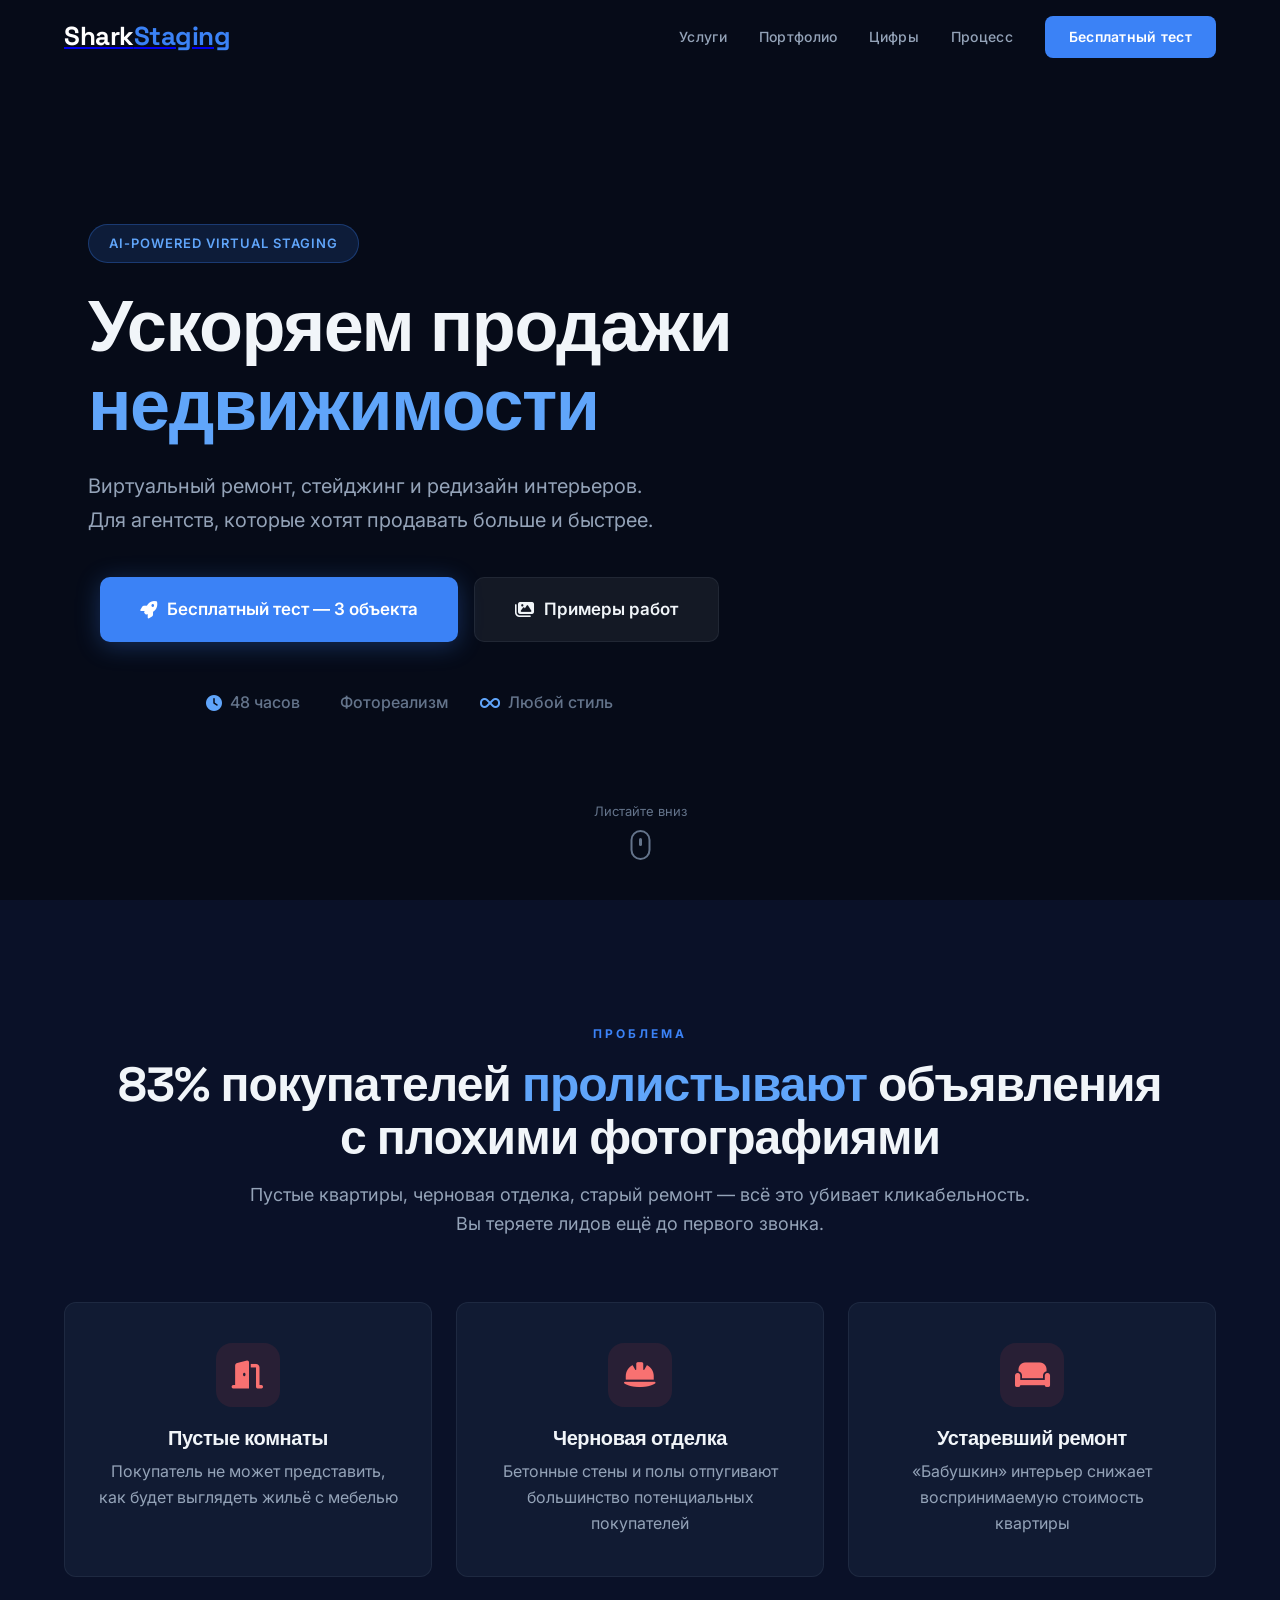
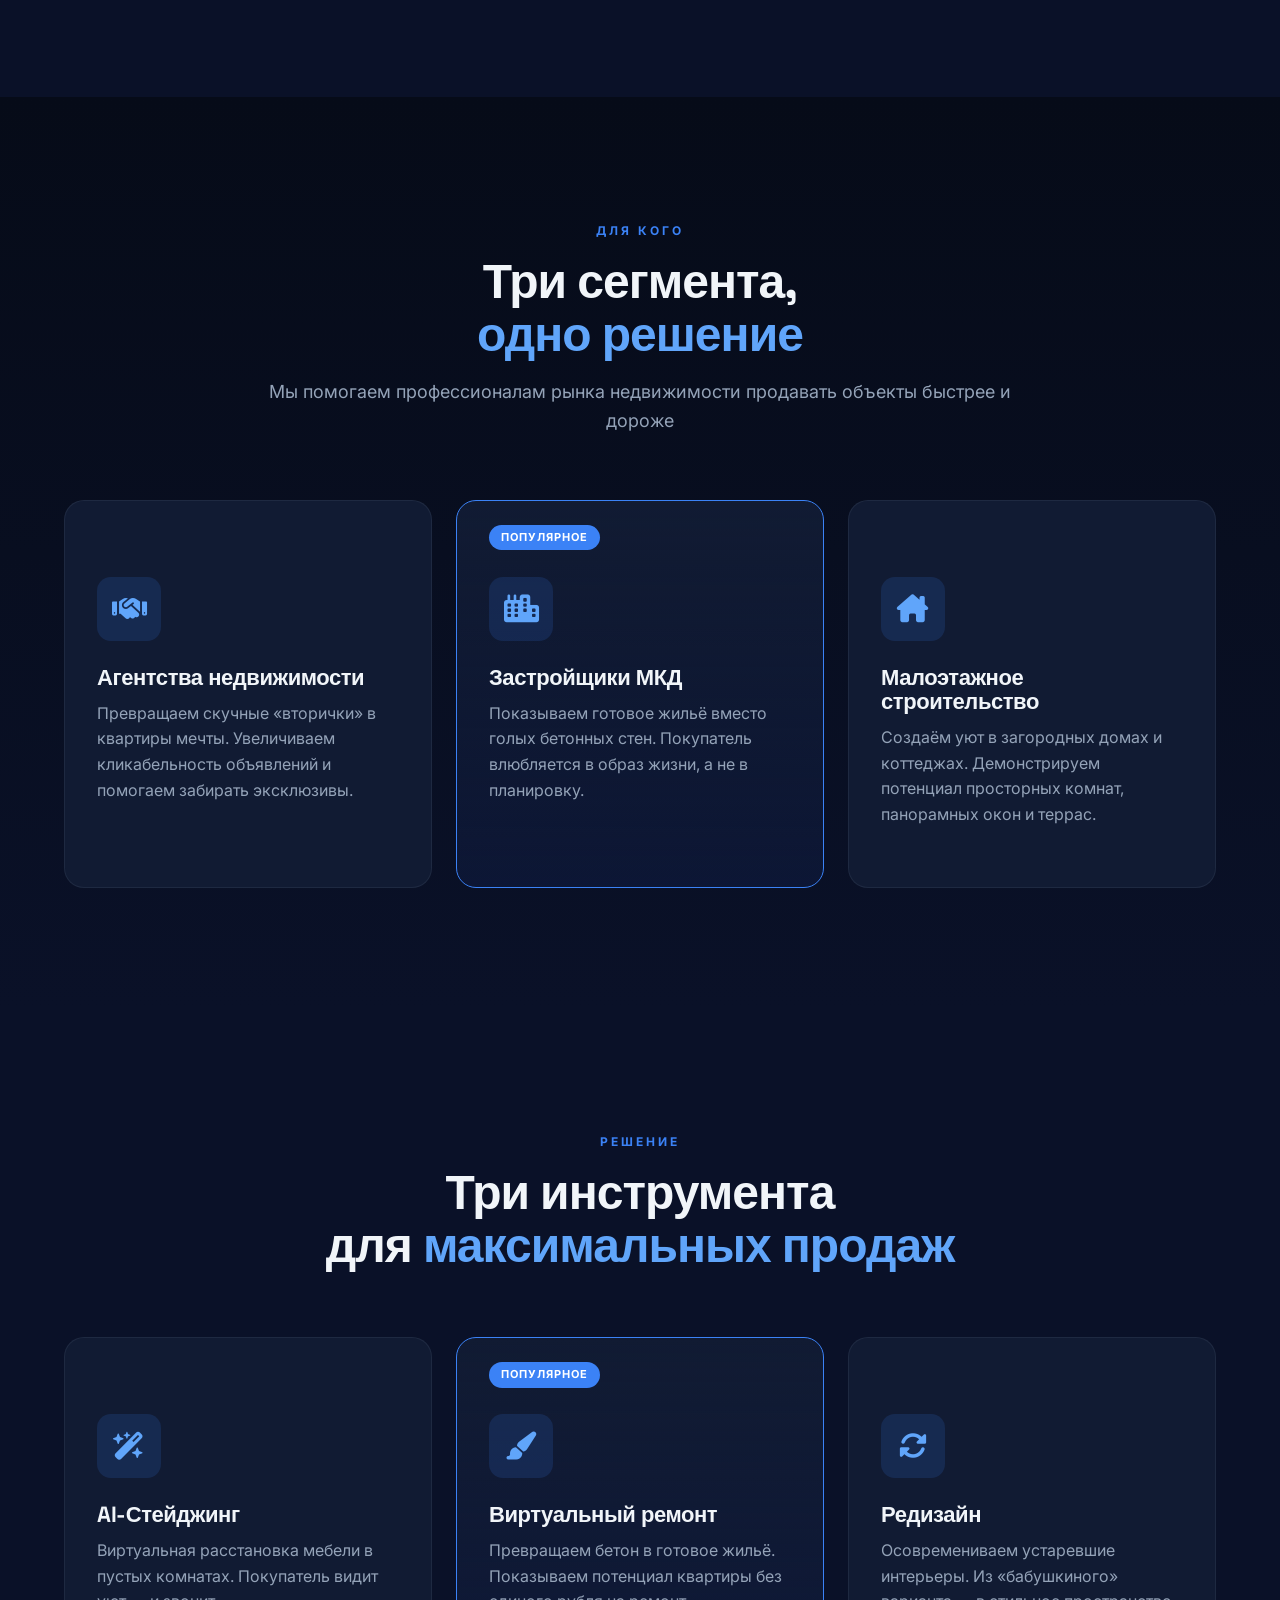
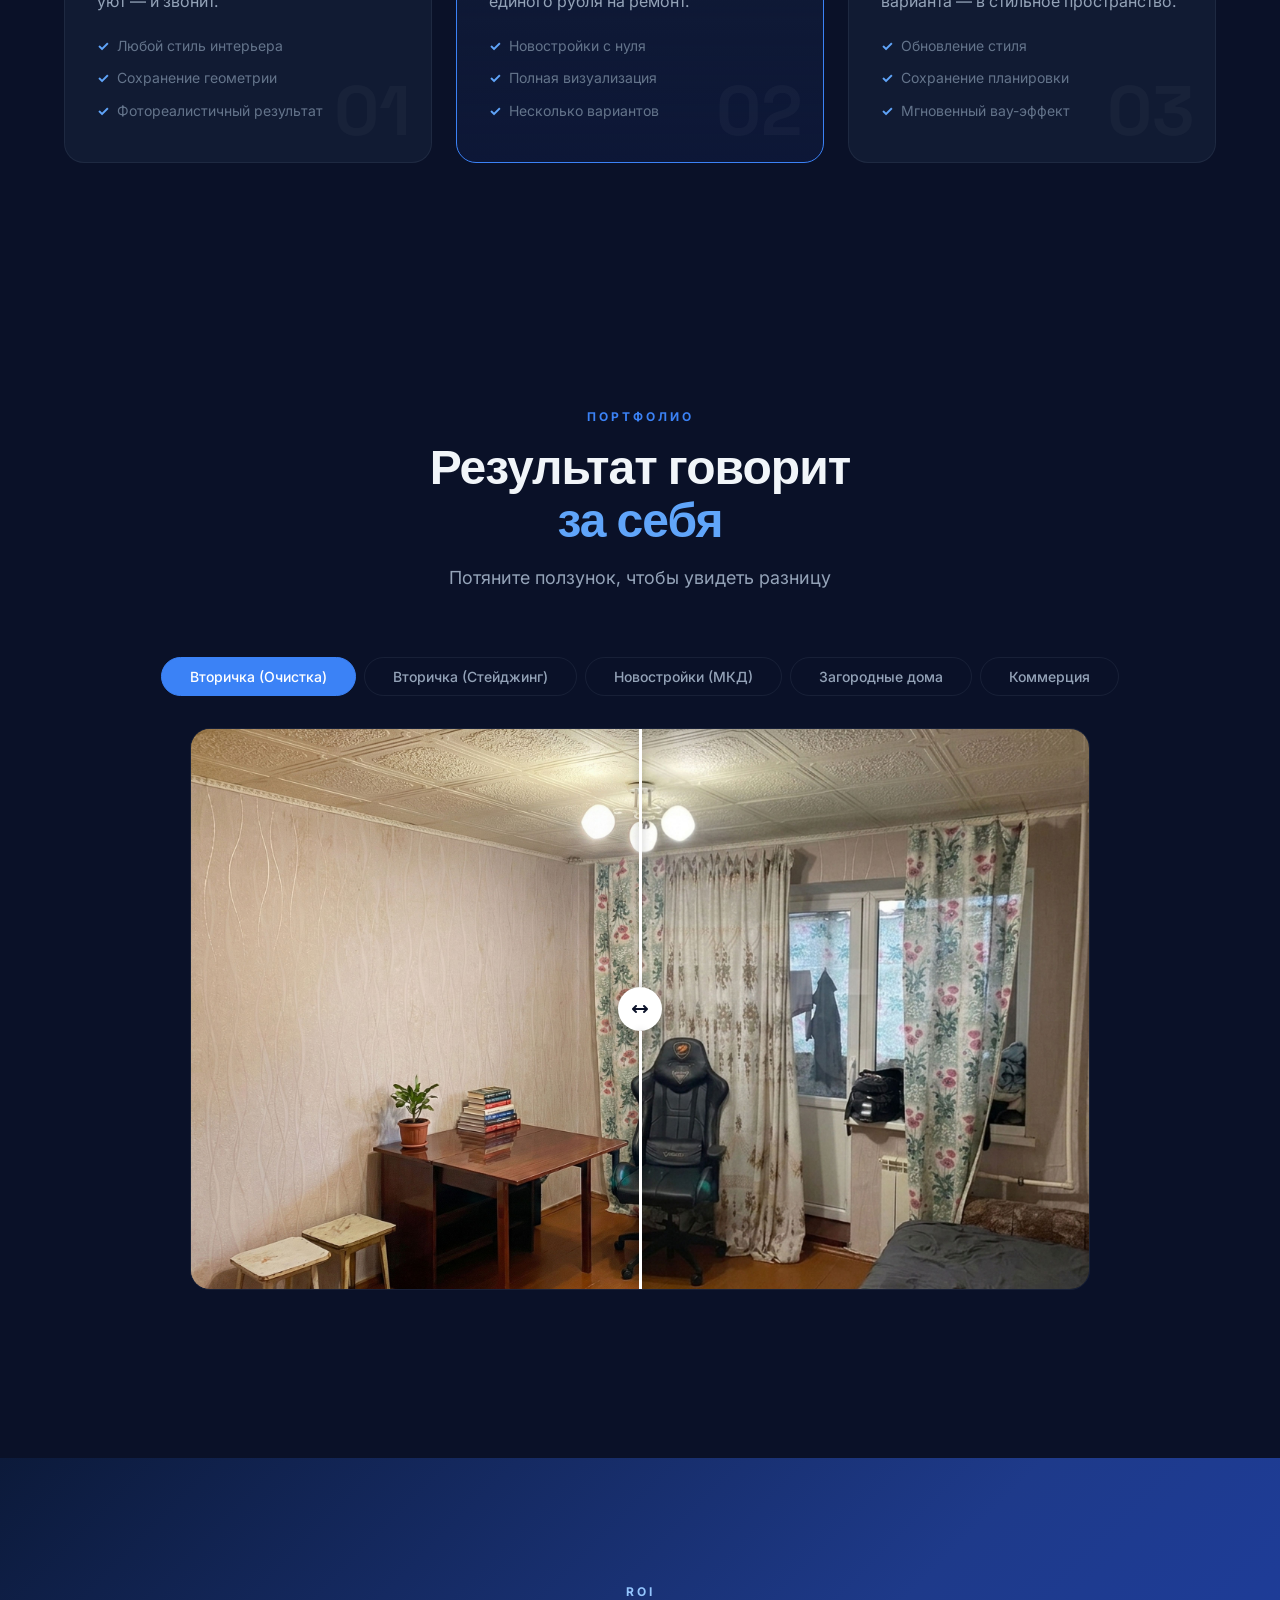
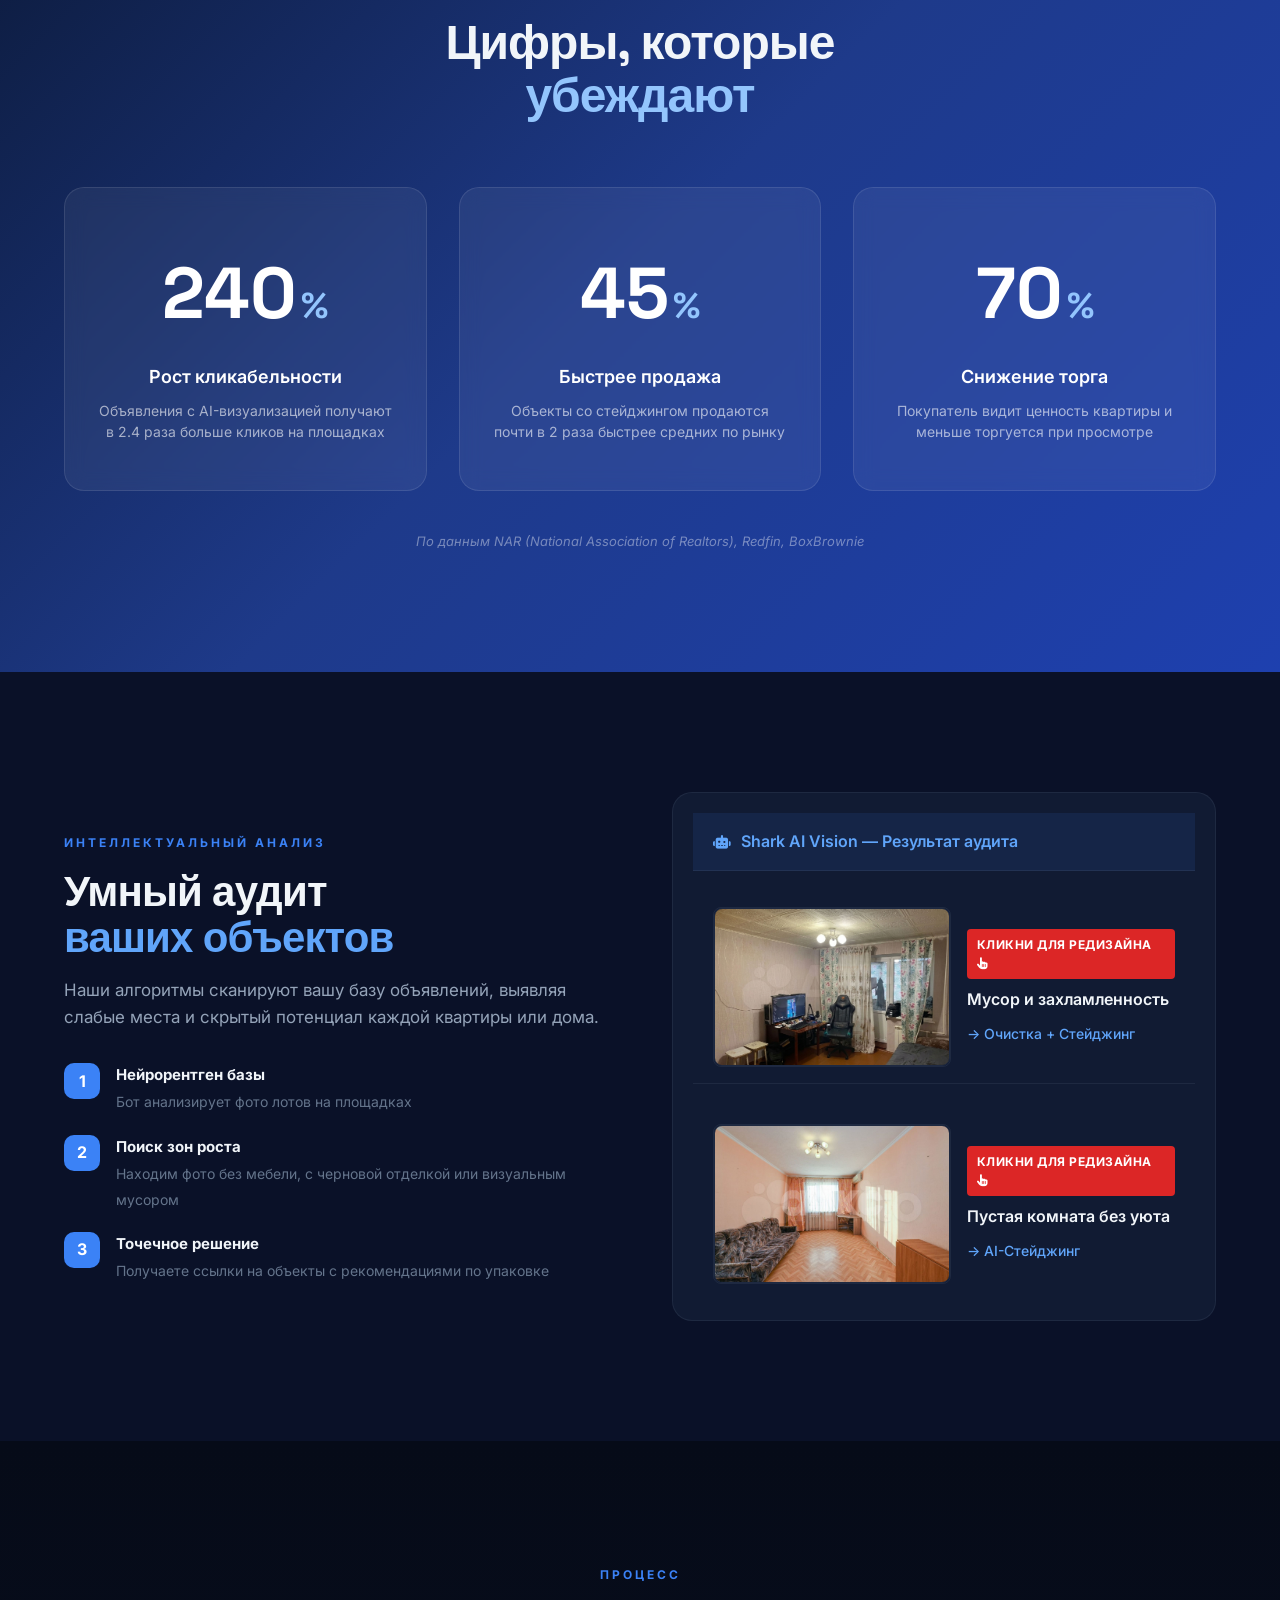
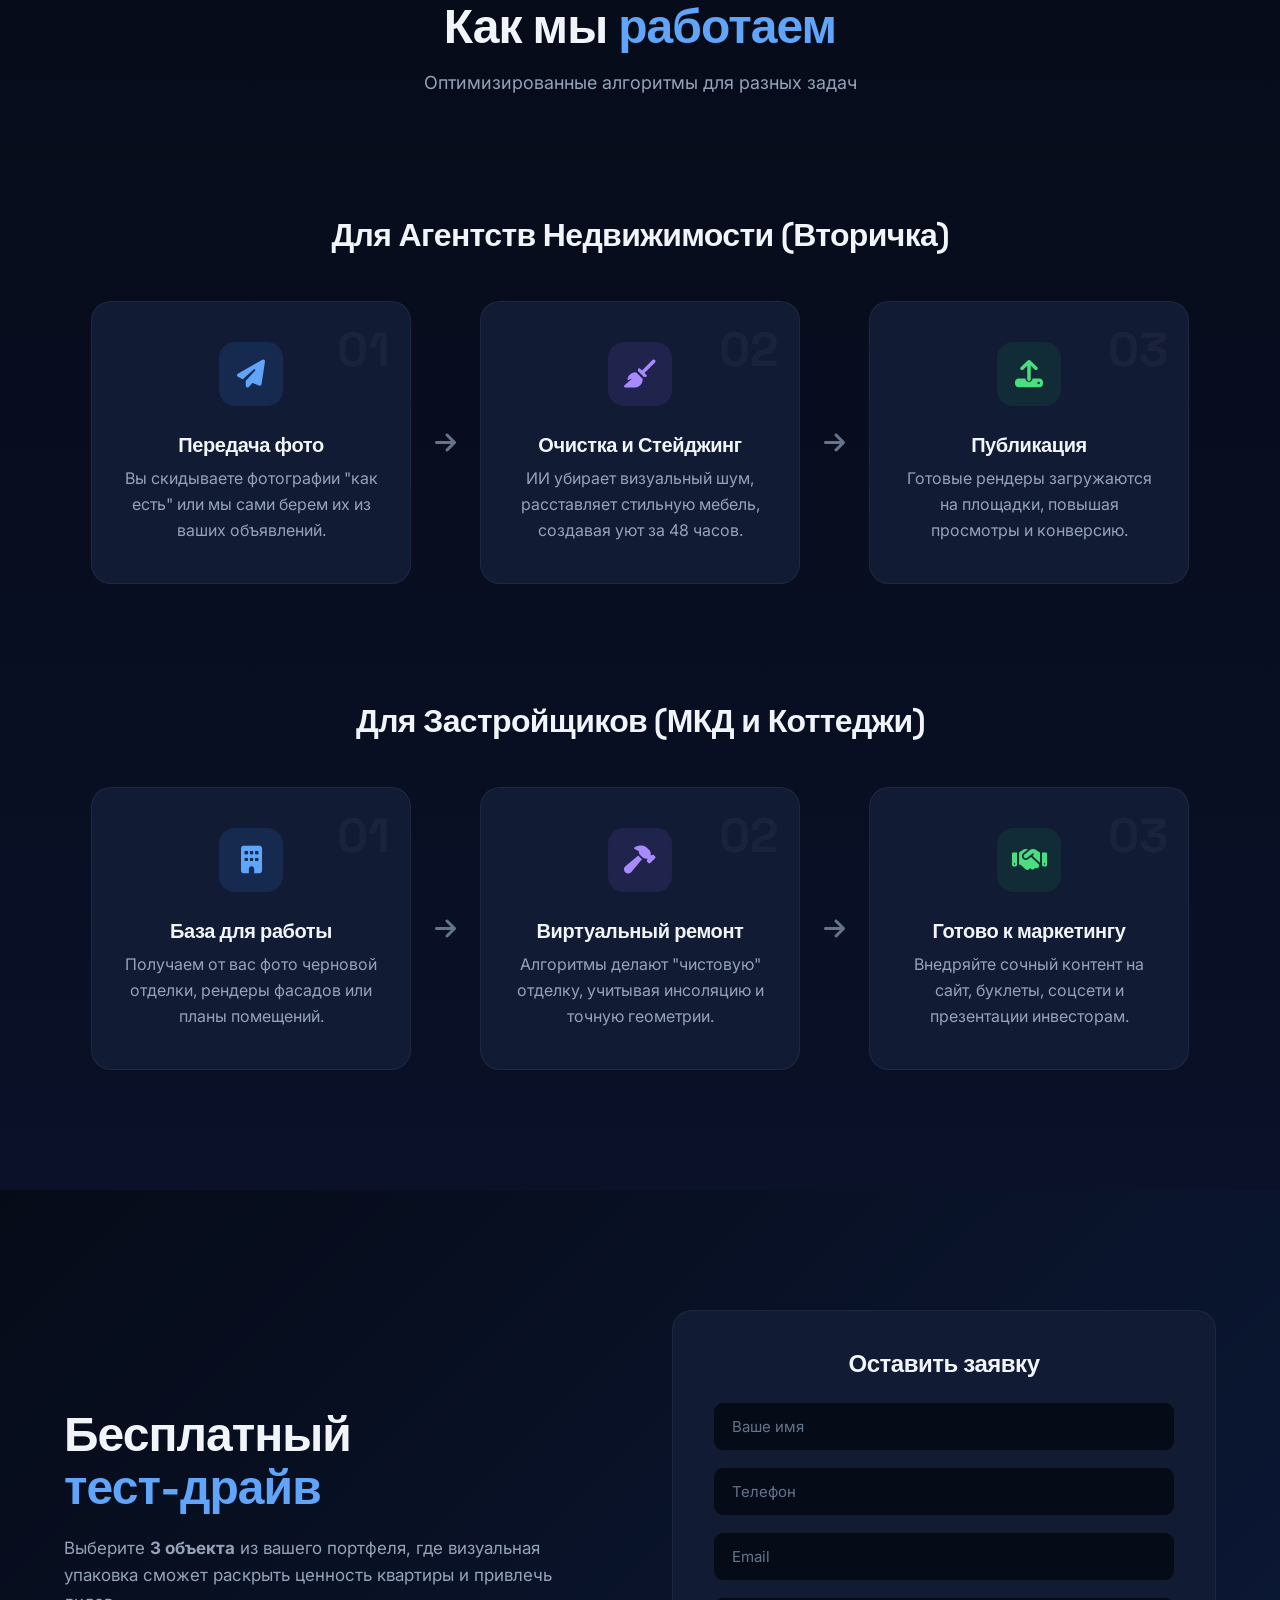
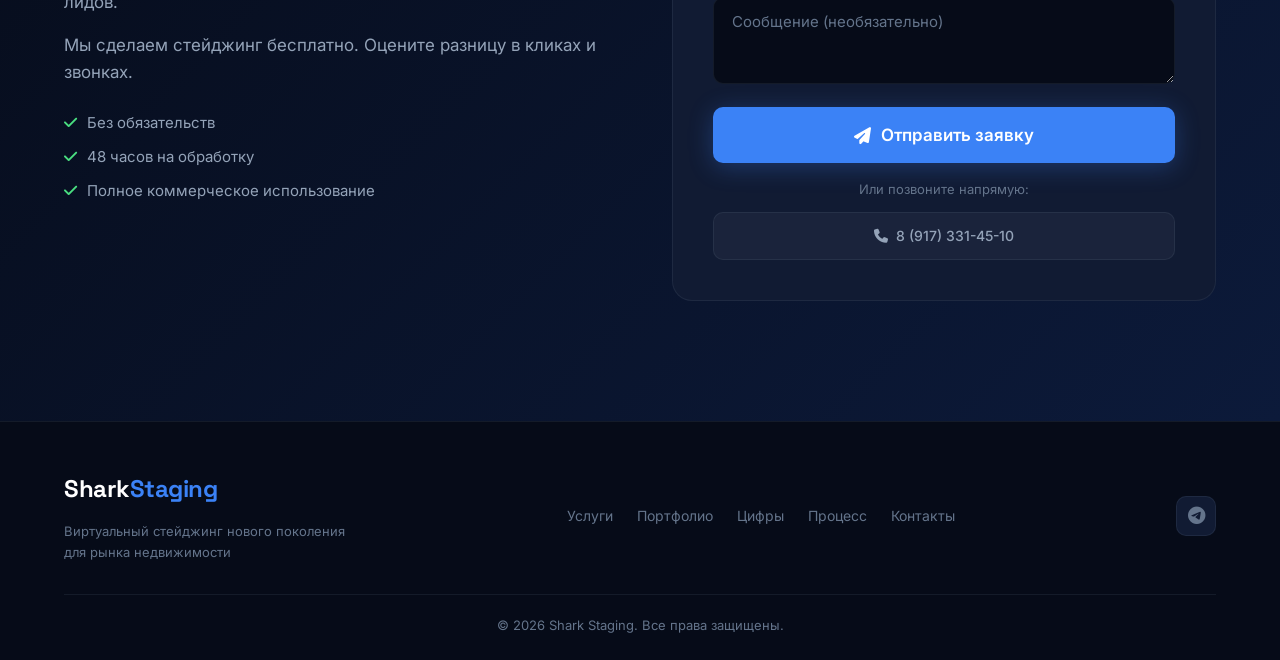
==== index.html @ bdbea18b "Initialize new AI Staging Studio website" ====
<!DOCTYPE html>
<html lang="ru">

<head>
    <meta charset="UTF-8">
    <meta name="viewport" content="width=device-width, initial-scale=1.0">
    <title>Shark Staging — AI Виртуальный Стейджинг для Агентств Недвижимости</title>
    <meta name="description"
        content="Shark Staging — виртуальный стейджинг, AI-ремонт и редизайн интерьеров. Ускоряем продажи недвижимости для агентств. Бесплатный тест — 3 объекта.">
    <link rel="icon" type="image/png" href="images/logo.png">
    <link rel="preconnect" href="https://fonts.googleapis.com">
    <link rel="preconnect" href="https://fonts.gstatic.com" crossorigin>
    <link
        href="https://fonts.googleapis.com/css2?family=Space+Grotesk:wght@400;500;600;700&family=Inter:wght@300;400;500;600;700&display=swap"
        rel="stylesheet">
    <link rel="stylesheet" href="https://cdnjs.cloudflare.com/ajax/libs/font-awesome/6.5.1/css/all.min.css">
    <link rel="stylesheet" href="style.css">
</head>

<body>

    <!-- ==================== NAVIGATION ==================== -->
    <nav class="nav" id="nav">
        <div class="nav-inner">
            <a href="#" class="nav-logo">
                <div class="logo-text" style="font-size: 26px;">Shark<span class="logo-accent">Staging</span></div>
            </a>
            <div class="nav-links">
                <a href="#services">Услуги</a>
                <a href="#portfolio">Портфолио</a>
                <a href="#stats">Цифры</a>
                <a href="#process">Процесс</a>
                <a href="#contact" class="nav-cta">Бесплатный тест</a>
            </div>
            <button class="burger" id="burger" aria-label="Меню">
                <span></span><span></span><span></span>
            </button>
        </div>
    </nav>

    <!-- ==================== HERO ==================== -->
    <section class="hero" id="hero">
        <div class="hero-bg">
            <video class="hero-video" autoplay loop muted playsinline
                style="width: 100%; height: 100%; object-fit: cover;">
                <source src="images/hero-video.mp4" type="video/mp4">
            </video>
        </div>
        <div class="hero-overlay"></div>
        <div class="hero-content">
            <div class="hero-badge animate-on-scroll">AI-Powered Virtual Staging</div>
            <h1 class="animate-on-scroll">Ускоряем продажи<br><span class="accent-text">недвижимости</span></h1>
            <p class="hero-sub animate-on-scroll">Виртуальный ремонт, стейджинг и редизайн интерьеров.<br>Для агентств,
                которые хотят продавать больше и быстрее.</p>
            <div class="hero-actions animate-on-scroll">
                <a href="#contact" class="btn btn-primary btn-lg">
                    <i class="fa-solid fa-rocket"></i> Бесплатный тест — 3 объекта
                </a>
                <a href="#portfolio" class="btn btn-ghost btn-lg">
                    <i class="fa-solid fa-images"></i> Примеры работ
                </a>
            </div>
            <div class="hero-trust animate-on-scroll" style="font-size: 18px; margin-top: 24px;">
                <div class="trust-item"><i class="fa-solid fa-clock"></i> 48 часов</div>
                <div class="trust-item"><i class="fa-solid fa-shield-check"></i> Фотореализм</div>
                <div class="trust-item"><i class="fa-solid fa-infinity"></i> Любой стиль</div>
            </div>
        </div>
        <div class="scroll-indicator">
            <span>Листайте вниз</span>
            <div class="scroll-arrow"></div>
        </div>
    </section>

    <!-- ==================== PROBLEM ==================== -->
    <section class="section section-dark" id="problem">
        <div class="container">
            <div class="section-header animate-on-scroll">
                <span class="section-label">Проблема</span>
                <h2>83% покупателей <span class="accent-text">пролистывают</span> объявления<br>с плохими фотографиями
                </h2>
                <p class="section-desc">Пустые квартиры, черновая отделка, старый ремонт — всё это убивает
                    кликабельность. Вы теряете лидов ещё до первого звонка.</p>
            </div>
            <div class="problem-grid">
                <div class="problem-card animate-on-scroll">
                    <div class="problem-icon"><i class="fa-solid fa-door-open"></i></div>
                    <h3>Пустые комнаты</h3>
                    <p style="font-size: 16px; line-height: 1.6;">Покупатель не может представить, как будет выглядеть
                        жильё с мебелью</p>
                </div>
                <div class="problem-card animate-on-scroll">
                    <div class="problem-icon"><i class="fa-solid fa-helmet-safety"></i></div>
                    <h3>Черновая отделка</h3>
                    <p style="font-size: 16px; line-height: 1.6;">Бетонные стены и полы отпугивают большинство
                        потенциальных покупателей</p>
                </div>
                <div class="problem-card animate-on-scroll">
                    <div class="problem-icon"><i class="fa-solid fa-couch"></i></div>
                    <h3>Устаревший ремонт</h3>
                    <p style="font-size: 16px; line-height: 1.6;">«Бабушкин» интерьер снижает воспринимаемую стоимость
                        квартиры</p>
                </div>
            </div>
        </div>
    </section>

    <!-- ==================== AUDIENCE ==================== -->
    <section class="section section-gradient" id="audience">
        <div class="container">
            <div class="section-header animate-on-scroll">
                <span class="section-label">Для кого</span>
                <h2>Три сегмента,<br><span class="accent-text">одно решение</span></h2>
                <p class="section-desc">Мы помогаем профессионалам рынка недвижимости продавать объекты быстрее и дороже
                </p>
            </div>
            <div class="services-grid">
                <div class="service-card animate-on-scroll">
                    <div class="service-icon"><i class="fa-solid fa-handshake"></i></div>
                    <h3>Агентства недвижимости</h3>
                    <p style="font-size: 16px; line-height: 1.6;">Превращаем скучные «вторички» в квартиры мечты.
                        Увеличиваем кликабельность объявлений и помогаем
                        забирать эксклюзивы.</p>
                </div>
                <div class="service-card service-card-featured animate-on-scroll">
                    <div class="service-badge">Популярное</div>
                    <div class="service-icon"><i class="fa-solid fa-city"></i></div>
                    <h3>Застройщики МКД</h3>
                    <p style="font-size: 16px; line-height: 1.6;">Показываем готовое жильё вместо голых бетонных стен.
                        Покупатель влюбляется в образ жизни, а не в
                        планировку.</p>
                </div>
                <div class="service-card animate-on-scroll">
                    <div class="service-icon"><i class="fa-solid fa-house-chimney"></i></div>
                    <h3>Малоэтажное строительство</h3>
                    <p style="font-size: 16px; line-height: 1.6;">Создаём уют в загородных домах и коттеджах.
                        Демонстрируем потенциал просторных комнат, панорамных
                        окон и террас.</p>
                </div>
            </div>
        </div>
    </section>

    <!-- ==================== SERVICES ==================== -->
    <section class="section section-dark" id="services">
        <div class="container">
            <div class="section-header animate-on-scroll">
                <span class="section-label">Решение</span>
                <h2>Три инструмента<br>для <span class="accent-text">максимальных продаж</span></h2>
            </div>
            <div class="services-grid">
                <div class="service-card animate-on-scroll">
                    <div class="service-number">01</div>
                    <div class="service-icon"><i class="fa-solid fa-wand-magic-sparkles"></i></div>
                    <h3>AI-Стейджинг</h3>
                    <p>Виртуальная расстановка мебели в пустых комнатах. Покупатель видит уют — и звонит.</p>
                    <ul class="service-features">
                        <li>Любой стиль интерьера</li>
                        <li>Сохранение геометрии</li>
                        <li>Фотореалистичный результат</li>
                    </ul>
                </div>
                <div class="service-card service-card-featured animate-on-scroll" style="position: relative;">
                    <div class="service-number">02</div>
                    <div class="service-badge" style="z-index: 10;">Популярное</div>
                    <div class="service-icon"><i class="fa-solid fa-paintbrush"></i></div>
                    <h3 style="margin-top: 10px;">Виртуальный ремонт</h3>
                    <p>Превращаем бетон в готовое жильё. Показываем потенциал квартиры без единого рубля на ремонт.
                    </p>
                    <ul class="service-features">
                        <li>Новостройки с нуля</li>
                        <li>Полная визуализация</li>
                        <li>Несколько вариантов</li>
                    </ul>
                </div>
                <div class="service-card animate-on-scroll">
                    <div class="service-number">03</div>
                    <div class="service-icon"><i class="fa-solid fa-rotate"></i></div>
                    <h3>Редизайн</h3>
                    <p>Осовремениваем устаревшие интерьеры. Из «бабушкиного» варианта — в стильное пространство.</p>
                    <ul class="service-features">
                        <li>Обновление стиля</li>
                        <li>Сохранение планировки</li>
                        <li>Мгновенный вау-эффект</li>
                    </ul>
                </div>
            </div>
        </div>
    </section>

    <!-- ==================== PORTFOLIO (Before/After Slider) ==================== -->
    <section class="section section-dark" id="portfolio">
        <div class="container">
            <div class="section-header animate-on-scroll">
                <span class="section-label">Портфолио</span>
                <h2>Результат говорит<br><span class="accent-text">за себя</span></h2>
                <p class="section-desc">Потяните ползунок, чтобы увидеть разницу</p>
            </div>
            <div class="portfolio-tabs animate-on-scroll">
                <button class="tab-btn active" data-tab="0">Вторичка (Очистка)</button>
                <button class="tab-btn" data-tab="1">Вторичка (Стейджинг)</button>
                <button class="tab-btn" data-tab="2">Новостройки (МКД)</button>
                <button class="tab-btn" data-tab="3">Загородные дома</button>
                <button class="tab-btn" data-tab="4">Коммерция</button>
            </div>

            <div class="portfolio-slider-wrap animate-on-scroll">
                <div class="ba-slider" id="baSlider">
                    <div class="ba-before">
                        <img src="images/Вторичка Авито.jpg" alt="До" id="baBeforeImg">
                        <div class="ba-label ba-label-before">ДО</div>
                    </div>
                    <div class="ba-after" id="baAfterWrap">
                        <img src="images/Вторичка чистая.jpg" alt="После" id="baAfterImg">
                        <div class="ba-label ba-label-after">ПОСЛЕ</div>
                    </div>

                    <div class="ba-handle" id="baHandle">
                        <div class="ba-handle-line"></div>
                        <div class="ba-handle-circle">
                            <i class="fa-solid fa-arrows-left-right"></i>
                        </div>
                        <div class="ba-handle-line"></div>
                    </div>
                </div>
            </div>

            <!-- Дополнительная галерея -->
            <div class="portfolio-gallery animate-on-scroll" id="portfolioGallery">
                <!-- Генерируется через JS -->
            </div>
        </div>
    </section>

    <!-- ==================== STATS ==================== -->
    <section class="section section-accent" id="stats">
        <div class="container">
            <div class="section-header animate-on-scroll">
                <span class="section-label section-label-light">ROI</span>
                <h2 class="text-white">Цифры, которые<br><span style="color: #93c5fd;">убеждают</span></h2>
            </div>
            <div class="stats-grid">
                <div class="stat-card animate-on-scroll">
                    <div class="stat-value" data-target="240">0</div>
                    <div class="stat-suffix">%</div>
                    <div class="stat-label">Рост кликабельности</div>
                    <p class="stat-desc">Объявления с AI-визуализацией получают в 2.4 раза больше кликов на
                        площадках</p>
                </div>
                <div class="stat-card animate-on-scroll">
                    <div class="stat-value" data-target="45">0</div>
                    <div class="stat-suffix">%</div>
                    <div class="stat-label">Быстрее продажа</div>
                    <p class="stat-desc">Объекты со стейджингом продаются почти в 2 раза быстрее средних по рынку
                    </p>
                </div>
                <div class="stat-card animate-on-scroll">
                    <div class="stat-value" data-target="70">0</div>
                    <div class="stat-suffix">%</div>
                    <div class="stat-label">Снижение торга</div>
                    <p class="stat-desc">Покупатель видит ценность квартиры и меньше торгуется при просмотре</p>
                </div>
            </div>
            <div class="stats-source animate-on-scroll">
                <p>По данным NAR (National Association of Realtors), Redfin, BoxBrownie</p>
            </div>
        </div>
    </section>

    <!-- ==================== AI AUDIT ==================== -->
    <section class="section section-dark" id="audit">
        <div class="container">
            <div class="audit-layout">
                <div class="audit-text animate-on-scroll">
                    <span class="section-label">Интеллектуальный анализ</span>
                    <h2>Умный аудит<br><span class="accent-text">ваших объектов</span></h2>
                    <p>Наши алгоритмы сканируют вашу базу объявлений, выявляя слабые места и скрытый потенциал каждой
                        квартиры или дома.</p>
                    <div class="audit-steps">
                        <div class="audit-step">
                            <div class="audit-step-num">1</div>
                            <div>
                                <strong>Нейрорентген базы</strong>
                                <span>Бот анализирует фото лотов на площадках</span>
                            </div>
                        </div>
                        <div class="audit-step">
                            <div class="audit-step-num">2</div>
                            <div>
                                <strong>Поиск зон роста</strong>
                                <span>Находим фото без мебели, с черновой отделкой или визуальным мусором</span>
                            </div>
                        </div>
                        <div class="audit-step">
                            <div class="audit-step-num">3</div>
                            <div>
                                <strong>Точечное решение</strong>
                                <span>Получаете ссылки на объекты с рекомендациями по упаковке</span>
                            </div>
                        </div>
                    </div>
                </div>
                <div class="audit-visual animate-on-scroll" style="flex: 1.2;">
                    <div class="audit-card" style="padding: 20px;">
                        <div class="audit-card-header" style="margin-bottom: 20px;">
                            <i class="fa-solid fa-robot"></i>
                            <span style="font-size: 16px;">Shark AI Vision — Результат аудита</span>
                        </div>
                        <div class="audit-item" style="margin-bottom: 24px;">
                            <div style="position: relative; width: 240px; height: 160px; border-radius: 8px; overflow: hidden; cursor: pointer; border: 1px solid var(--border);"
                                onclick="const afterImg = this.querySelector('.audit-img-after'); afterImg.style.opacity = afterImg.style.opacity === '1' ? '0' : '1';">
                                <img src="images/Вторичка Авито.jpg" alt="До"
                                    style="width: 100%; height: 100%; object-fit: cover; position: absolute; inset: 0; transition: 0.4s;">
                                <img src="images/Вторичка чистая.jpg" alt="После" class="audit-img-after"
                                    style="width: 100%; height: 100%; object-fit: cover; position: absolute; inset: 0; transition: 0.4s; opacity: 0;">
                            </div>
                            <div class="audit-item-info">
                                <span class="audit-trigger" style="font-size: 12px; padding: 6px 10px; cursor: pointer;"
                                    onclick="this.parentElement.previousElementSibling.click()">КЛИКНИ ДЛЯ РЕДИЗАЙНА <i
                                        class="fa-solid fa-hand-pointer"></i></span>
                                <p style="font-size: 16px; margin: 8px 0;">Мусор и захламленность</p>
                                <span class="audit-rec" style="font-size: 14px;">→ Очистка + Стейджинг</span>
                            </div>
                        </div>
                        <div class="audit-item">
                            <div style="position: relative; width: 240px; height: 160px; border-radius: 8px; overflow: hidden; cursor: pointer; border: 1px solid var(--border);"
                                onclick="const afterNode2 = this.querySelector('.audit-img-after'); afterNode2.style.opacity = afterNode2.style.opacity === '1' ? '0' : '1';">
                                <img src="images/Вторичка Ред_before.jpeg" alt="Trigger Before"
                                    style="width: 100%; height: 100%; object-fit: cover; position: absolute; inset: 0; transition: 0.4s;">
                                <img src="images/Вторичка Ред_after.png" alt="Trigger After" class="audit-img-after"
                                    style="width: 100%; height: 100%; object-fit: cover; position: absolute; inset: 0; transition: 0.4s; opacity: 0;">
                            </div>
                            <div class="audit-item-info">
                                <span class="audit-trigger" style="font-size: 12px; padding: 6px 10px; cursor: pointer;"
                                    onclick="this.parentElement.previousElementSibling.click()">КЛИКНИ ДЛЯ РЕДИЗАЙНА <i
                                        class="fa-solid fa-hand-pointer"></i></span>
                                <p style="font-size: 16px; margin: 8px 0;">Пустая комната без уюта</p>
                                <span class="audit-rec" style="font-size: 14px;">→ AI-Стейджинг</span>
                            </div>
                        </div>
                    </div>
                </div>
            </div>
        </div>
    </section>

    <!-- ==================== PROCESS ==================== -->
    <section class="section section-gradient" id="process">
        <div class="container">
            <div class="section-header animate-on-scroll">
                <span class="section-label">Процесс</span>
                <h2>Как мы <span class="accent-text">работаем</span></h2>
                <p class="section-desc">Оптимизированные алгоритмы для разных задач</p>
            </div>

            <!-- Процесс: Агентства -->
            <h3 class="process-title animate-on-scroll" style="margin-top: 120px;">Для Агентств
                Недвижимости (Вторичка)
            </h3>
            <div class="process-grid animate-on-scroll" style="margin-bottom: 50px;">
                <div class="process-card">
                    <div class="process-icon"><i class="fa-solid fa-paper-plane"></i></div>
                    <div class="process-num">01</div>
                    <h3>Передача фото</h3>
                    <p>Вы скидываете фотографии "как есть" или мы сами берем их из ваших объявлений.</p>
                </div>
                <div class="process-arrow"><i class="fa-solid fa-arrow-right"></i></div>
                <div class="process-card">
                    <div class="process-icon process-icon-accent"><i class="fa-solid fa-broom"></i></div>
                    <div class="process-num">02</div>
                    <h3>Очистка и Стейджинг</h3>
                    <p>ИИ убирает визуальный шум, расставляет стильную мебель, создавая уют за 48 часов.</p>
                </div>
                <div class="process-arrow"><i class="fa-solid fa-arrow-right"></i></div>
                <div class="process-card">
                    <div class="process-icon process-icon-green"><i class="fa-solid fa-upload"></i></div>
                    <div class="process-num">03</div>
                    <h3>Публикация</h3>
                    <p>Готовые рендеры загружаются на площадки, повышая просмотры и конверсию.</p>
                </div>
            </div>

            <!-- Процесс: Застройщики -->
            <h3 class="process-title animate-on-scroll" style="margin-top: 120px;">Для Застройщиков
                (МКД и Коттеджи)
            </h3>
            <div class="process-grid animate-on-scroll">
                <div class="process-card">
                    <div class="process-icon"><i class="fa-solid fa-building"></i></div>
                    <div class="process-num">01</div>
                    <h3>База для работы</h3>
                    <p>Получаем от вас фото черновой отделки, рендеры фасадов или планы помещений.</p>
                </div>
                <div class="process-arrow"><i class="fa-solid fa-arrow-right"></i></div>
                <div class="process-card">
                    <div class="process-icon process-icon-accent"><i class="fa-solid fa-hammer"></i></div>
                    <div class="process-num">02</div>
                    <h3>Виртуальный ремонт</h3>
                    <p>Алгоритмы делают "чистовую" отделку, учитывая инсоляцию и точную геометрии.</p>
                </div>
                <div class="process-arrow"><i class="fa-solid fa-arrow-right"></i></div>
                <div class="process-card">
                    <div class="process-icon process-icon-green"><i class="fa-solid fa-handshake"></i></div>
                    <div class="process-num">03</div>
                    <h3>Готово к маркетингу</h3>
                    <p>Внедряйте сочный контент на сайт, буклеты, соцсети и презентации инвесторам.</p>
                </div>
            </div>
        </div>
    </section>

    <!-- ==================== CTA / CONTACT ==================== -->
    <section class="section section-cta" id="contact">
        <div class="container">
            <div class="cta-layout">
                <div class="cta-text animate-on-scroll">
                    <h2 class="text-white">Бесплатный<br><span style="color: #60a5fa;">тест-драйв</span></h2>
                    <p>Выберите <strong>3 объекта</strong> из вашего портфеля, где визуальная упаковка сможет
                        раскрыть ценность квартиры и привлечь лидов.</p>
                    <p>Мы сделаем стейджинг бесплатно. Оцените разницу в кликах и звонках.</p>
                    <div class="cta-features">
                        <div class="cta-feature"><i class="fa-solid fa-check"></i> Без обязательств</div>
                        <div class="cta-feature"><i class="fa-solid fa-check"></i> 48 часов на обработку</div>
                        <div class="cta-feature"><i class="fa-solid fa-check"></i> Полное коммерческое использование
                        </div>
                    </div>
                </div>
                <div class="cta-form-wrap animate-on-scroll">
                    <form class="cta-form" id="contactForm">
                        <h3>Оставить заявку</h3>
                        <div class="form-group">
                            <input type="text" id="formName" placeholder="Ваше имя" required>
                        </div>
                        <div class="form-group">
                            <input type="tel" id="formPhone" placeholder="Телефон" required>
                        </div>
                        <div class="form-group">
                            <input type="email" id="formEmail" placeholder="Email">
                        </div>
                        <div class="form-group">
                            <textarea id="formMessage" placeholder="Сообщение (необязательно)" rows="3"></textarea>
                        </div>
                        <button type="submit" class="btn btn-primary btn-lg btn-full">
                            <i class="fa-solid fa-paper-plane"></i> Отправить заявку
                        </button>
                        <p class="form-note">Или позвоните напрямую:</p>
                        <div class="form-contacts">
                            <a href="tel:+79173314510" class="form-contact-btn">
                                <i class="fa-solid fa-phone"></i> 8 (917) 331-45-10
                            </a>
                        </div>
                    </form>
                </div>
            </div>
        </div>
    </section>

    <!-- ==================== FOOTER ==================== -->
    <footer class="footer">
        <div class="container">
            <div class="footer-inner">
                <div class="footer-brand">
                    <div class="logo-text" style="font-size: 24px; margin-bottom: 12px;">Shark<span
                            class="logo-accent">Staging</span></div>
                    <p>Виртуальный стейджинг нового поколения<br>для рынка недвижимости</p>
                </div>
                <div class="footer-links">
                    <a href="#services">Услуги</a>
                    <a href="#portfolio">Портфолио</a>
                    <a href="#stats">Цифры</a>
                    <a href="#process">Процесс</a>
                    <a href="#contact">Контакты</a>
                </div>
                <div class="footer-social">
                    <a href="https://t.me/RedkinSergeiO" target="_blank" aria-label="Telegram"><i
                            class="fa-brands fa-telegram"></i></a>
                </div>
            </div>
            <div class="footer-bottom">
                <p>&copy; 2026 Shark Staging. Все права защищены.</p>
            </div>
        </div>
    </footer>

    <script src="script.js"></script>
</body>

</html>
---- style.css ----
/* ============================== */
/* SHARK STAGING — GLOBAL STYLES  */
/* Design: Luxury Minimal Dark    */
/* ============================== */

:root {
    --bg-deep: #060b18;
    --bg-dark: #0a1128;
    --bg-card: #111b33;
    --bg-card-hover: #162040;
    --bg-accent: #1e3a8a;
    --accent: #3b82f6;
    --accent-light: #60a5fa;
    --accent-glow: rgba(59, 130, 246, 0.15);
    --text-primary: #f1f5f9;
    --text-secondary: #94a3b8;
    --text-muted: #64748b;
    --border: rgba(148, 163, 184, 0.1);
    --border-accent: rgba(59, 130, 246, 0.3);
    --radius: 12px;
    --radius-lg: 20px;
    --font-display: 'Space Grotesk', sans-serif;
    --font-body: 'Inter', sans-serif;
    --transition: 0.3s cubic-bezier(0.4, 0, 0.2, 1);
}

* {
    box-sizing: border-box;
    margin: 0;
    padding: 0;
}

html {
    scroll-behavior: smooth;
}

body {
    font-family: var(--font-body);
    background: var(--bg-deep);
    color: var(--text-primary);
    line-height: 1.6;
    overflow-x: hidden;
}

.container {
    max-width: 1200px;
    margin: 0 auto;
    padding: 0 24px;
}

h1,
h2,
h3 {
    font-family: var(--font-display);
    line-height: 1.1;
    letter-spacing: -0.02em;
}

.accent-text {
    color: var(--accent-light);
}

.text-white {
    color: var(--text-primary) !important;
}

/* ============================== */
/* NAVIGATION                     */
/* ============================== */
.nav {
    position: fixed;
    top: 0;
    left: 0;
    right: 0;
    z-index: 1000;
    padding: 16px 0;
    transition: var(--transition);
    background: transparent;
}

.nav.scrolled {
    background: rgba(6, 11, 24, 0.92);
    backdrop-filter: blur(20px);
    -webkit-backdrop-filter: blur(20px);
    border-bottom: 1px solid var(--border);
    padding: 10px 0;
}

.nav-inner {
    max-width: 1200px;
    margin: 0 auto;
    padding: 0 24px;
    display: flex;
    justify-content: space-between;
    align-items: center;
}

.logo-text {
    font-family: var(--font-display);
    font-size: 24px;
    font-weight: 800;
    color: white;
    letter-spacing: -0.5px;
}

.logo-accent {
    color: var(--accent);
}

.nav-links {
    display: flex;
    gap: 32px;
    align-items: center;
}

.nav-links a {
    color: var(--text-secondary);
    text-decoration: none;
    font-size: 14px;
    font-weight: 500;
    letter-spacing: 0.02em;
    transition: var(--transition);
}

.nav-links a:hover {
    color: var(--text-primary);
}

.nav-cta {
    background: var(--accent) !important;
    color: white !important;
    padding: 10px 24px !important;
    border-radius: 8px;
    font-weight: 600 !important;
}

.nav-cta:hover {
    background: #2563eb !important;
    transform: translateY(-1px);
}

.burger {
    display: none;
    background: none;
    border: none;
    cursor: pointer;
    flex-direction: column;
    gap: 5px;
}

.burger span {
    width: 24px;
    height: 2px;
    background: var(--text-primary);
    transition: var(--transition);
}

/* ============================== */
/* BUTTONS                        */
/* ============================== */
.btn {
    display: inline-flex;
    align-items: center;
    gap: 10px;
    padding: 14px 32px;
    border-radius: 10px;
    font-family: var(--font-body);
    font-weight: 600;
    font-size: 16px;
    text-decoration: none;
    cursor: pointer;
    border: none;
    transition: var(--transition);
}

.btn-primary {
    background: var(--accent);
    color: white;
    box-shadow: 0 4px 24px rgba(59, 130, 246, 0.3);
}

.btn-primary:hover {
    background: #2563eb;
    box-shadow: 0 8px 32px rgba(59, 130, 246, 0.4);
    transform: translateY(-2px);
}

.btn-ghost {
    background: rgba(255, 255, 255, 0.06);
    color: var(--text-primary);
    border: 1px solid var(--border);
}

.btn-ghost:hover {
    background: rgba(255, 255, 255, 0.12);
    border-color: var(--text-muted);
}

.btn-lg {
    padding: 18px 40px;
    font-size: 17px;
}

.btn-full {
    width: 100%;
    justify-content: center;
}

/* ============================== */
/* HERO SECTION                   */
/* ============================== */
.hero {
    position: relative;
    min-height: 100vh;
    display: flex;
    align-items: center;
    overflow: hidden;
}

.hero-bg {
    position: absolute;
    inset: 0;
    z-index: 0;
    overflow: hidden;
}

.hero-video {
    position: absolute;
    inset: 0;
    width: 100%;
    height: 100%;
    object-fit: cover;
    z-index: 0;
    transform: scale(1.08);
    /* скрываем водяной знак по краям */
}

.hero-overlay {
    position: absolute;
    inset: 0;
    background: linear-gradient(135deg, rgba(6, 11, 24, 0.98) 0%, rgba(6, 11, 24, 0.90) 50%, rgba(6, 11, 24, 0.85) 100%);
    z-index: 1;
}

.hero-content {
    position: relative;
    z-index: 2;
    max-width: 750px;
    padding: 120px 24px 80px;
    margin-left: max(24px, calc((100vw - 1200px)/2 + 24px));
}

.hero-badge {
    display: inline-block;
    padding: 8px 20px;
    background: var(--accent-glow);
    border: 1px solid var(--border-accent);
    border-radius: 50px;
    font-size: 13px;
    font-weight: 600;
    color: var(--accent-light);
    letter-spacing: 1px;
    text-transform: uppercase;
    margin-bottom: 24px;
}

.hero h1 {
    font-size: clamp(40px, 6vw, 72px);
    font-weight: 700;
    color: var(--text-primary);
    margin-bottom: 24px;
}

.hero-sub {
    font-size: 20px;
    color: var(--text-secondary);
    margin-bottom: 40px;
    line-height: 1.7;
}

.hero-actions {
    display: flex;
    gap: 16px;
    flex-wrap: wrap;
    justify-content: center;
    margin-bottom: 48px;
}

.hero-trust {
    display: flex;
    gap: 32px;
    justify-content: center;
}

.trust-item {
    display: flex;
    align-items: center;
    gap: 8px;
    font-size: 16px;
    color: var(--text-muted);
    font-weight: 500;
}

.trust-item i {
    color: var(--accent-light);
}

.scroll-indicator {
    position: absolute;
    bottom: 40px;
    left: 50%;
    transform: translateX(-50%);
    z-index: 2;
    display: flex;
    flex-direction: column;
    align-items: center;
    gap: 8px;
    color: var(--text-muted);
    font-size: 13px;
}

.scroll-arrow {
    width: 20px;
    height: 30px;
    border: 2px solid var(--text-muted);
    border-radius: 12px;
    position: relative;
}

.scroll-arrow::after {
    content: '';
    position: absolute;
    top: 6px;
    left: 50%;
    transform: translateX(-50%);
    width: 3px;
    height: 8px;
    background: var(--text-muted);
    border-radius: 2px;
    animation: scrollPulse 1.8s infinite;
}

@keyframes scrollPulse {

    0%,
    100% {
        opacity: 1;
        transform: translateX(-50%) translateY(0);
    }

    50% {
        opacity: 0.3;
        transform: translateX(-50%) translateY(6px);
    }
}

/* ============================== */
/* SECTIONS                       */
/* ============================== */
.section {
    padding: 120px 0;
    position: relative;
    scroll-margin-top: 80px;
}

.section-dark {
    background: var(--bg-dark);
}

.section-gradient {
    background: linear-gradient(180deg, var(--bg-deep) 0%, var(--bg-dark) 100%);
}

.section-accent {
    background: linear-gradient(135deg, #0c1a3a 0%, #1e3a8a 50%, #1e40af 100%);
}

.section-cta {
    background: linear-gradient(135deg, var(--bg-deep) 0%, #0c1a3a 100%);
}

.section-header {
    text-align: center;
    margin-bottom: 64px;
}

.section-label {
    display: inline-block;
    font-size: 12px;
    font-weight: 700;
    letter-spacing: 3px;
    text-transform: uppercase;
    color: var(--accent);
    margin-bottom: 16px;
}

.section-label-light {
    color: #93c5fd;
}

.section-header h2 {
    font-size: clamp(32px, 4vw, 48px);
    font-weight: 700;
    margin-bottom: 16px;
}

.section-desc {
    font-size: 18px;
    color: var(--text-secondary);
    max-width: 800px;
    margin: 0 auto;
}

/* ============================== */
/* PROBLEM SECTION                */
/* ============================== */
.problem-grid {
    display: grid;
    grid-template-columns: repeat(3, 1fr);
    gap: 24px;
}

.problem-card {
    background: var(--bg-card);
    border: 1px solid var(--border);
    border-radius: var(--radius);
    padding: 40px 32px;
    text-align: center;
    transition: var(--transition);
}

.problem-card:hover {
    background: var(--bg-card-hover);
    border-color: var(--border-accent);
    transform: translateY(-4px);
}

.problem-icon {
    width: 64px;
    height: 64px;
    margin: 0 auto 20px;
    background: rgba(239, 68, 68, 0.1);
    border-radius: 16px;
    display: flex;
    align-items: center;
    justify-content: center;
    font-size: 28px;
    color: #f87171;
}

.problem-card h3 {
    font-size: 20px;
    margin-bottom: 10px;
    color: var(--text-primary);
}

.problem-card p {
    font-size: 16px;
    color: var(--text-secondary);
}

/* ============================== */
/* SERVICES SECTION               */
/* ============================== */
.services-grid {
    display: grid;
    grid-template-columns: repeat(3, 1fr);
    gap: 24px;
}

.service-card {
    background: var(--bg-card);
    border: 1px solid var(--border);
    border-radius: var(--radius-lg);
    padding: 40px 32px;
    position: relative;
    transition: var(--transition);
    overflow: hidden;
}

.service-card:hover {
    border-color: var(--border-accent);
    transform: translateY(-6px);
    box-shadow: 0 20px 60px rgba(0, 0, 0, 0.3);
}

.service-card-featured {
    border-color: var(--accent) !important;
    background: linear-gradient(180deg, var(--bg-card) 0%, rgba(30, 58, 138, 0.15) 100%);
}

.service-badge {
    position: absolute;
    top: 24px;
    left: 32px;
    background: var(--accent);
    color: white;
    font-size: 11px;
    font-weight: 700;
    padding: 4px 12px;
    border-radius: 20px;
    text-transform: uppercase;
    letter-spacing: 1px;
    z-index: 10;
}

.service-number {
    font-size: 70px;
    font-weight: 800;
    color: rgba(255, 255, 255, 0.03);
    position: absolute;
    bottom: -5px;
    right: 20px;
    font-family: var(--font-display);
    user-select: none;
    pointer-events: none;
    z-index: 1;
    margin: 0;
}

.service-icon {
    width: 64px;
    height: 64px;
    background: var(--accent-glow);
    border-radius: 14px;
    display: flex;
    align-items: center;
    justify-content: center;
    font-size: 28px;
    color: var(--accent-light);
    margin-bottom: 24px;
    margin-top: 36px;
}

.service-card h3 {
    font-size: 22px;
    margin-bottom: 12px;
    color: var(--text-primary);
}

.service-card>p {
    font-size: 16px;
    color: var(--text-secondary);
    margin-bottom: 20px;
}

.service-features {
    list-style: none;
    display: flex;
    flex-direction: column;
    gap: 10px;
}

.service-features li {
    font-size: 14px;
    color: var(--text-muted);
    padding-left: 20px;
    position: relative;
}

.service-features li::before {
    content: '✓';
    position: absolute;
    left: 0;
    color: var(--accent-light);
    font-weight: 700;
}

/* ============================== */
/* PORTFOLIO (Before/After)       */
/* ============================== */
.portfolio-tabs {
    display: flex;
    justify-content: center;
    gap: 8px;
    margin-bottom: 32px;
}

.tab-btn {
    padding: 10px 28px;
    border-radius: 50px;
    border: 1px solid var(--border);
    background: transparent;
    color: var(--text-secondary);
    font-family: var(--font-body);
    font-size: 14px;
    font-weight: 500;
    cursor: pointer;
    transition: var(--transition);
}

.tab-btn:hover {
    border-color: var(--text-muted);
    color: var(--text-primary);
}

.tab-btn.active {
    background: var(--accent);
    border-color: var(--accent);
    color: white;
}

.portfolio-slider-wrap {
    max-width: 900px;
    margin: 0 auto;
}

.ba-slider {
    position: relative;
    width: 100%;
    aspect-ratio: 16/10;
    border-radius: var(--radius-lg);
    overflow: hidden;
    cursor: ew-resize;
    user-select: none;
    border: 1px solid var(--border);
}

.ba-before,
.ba-after,
.ba-middle {
    position: absolute;
    inset: 0;
    will-change: clip-path;
}

.ba-before {
    z-index: 1;
}

.ba-middle {
    z-index: 2;
    clip-path: inset(0 50% 0 0);
}

.ba-after {
    z-index: 3;
    clip-path: inset(0 50% 0 0);
}

.ba-before img,
.ba-after img,
.ba-middle img {
    width: 100%;
    height: 100%;
    object-fit: cover;
    pointer-events: none;
}

.ba-label {
    position: absolute;
    top: 20px;
    padding: 6px 16px;
    border-radius: 6px;
    font-size: 12px;
    font-weight: 700;
    letter-spacing: 1px;
    z-index: 5;
    pointer-events: none;
}

.ba-label-before {
    left: 20px;
    background: rgba(0, 0, 0, 0.6);
    color: white;
}

.ba-label-middle {
    left: 50%;
    transform: translateX(-50%);
    background: #f59e0b;
    color: white;
}

.ba-label-after {
    right: 20px;
    background: var(--accent);
    color: white;
}

/* Галерея */
.portfolio-gallery {
    margin-top: 48px;
    display: grid;
    grid-template-columns: repeat(auto-fill, minmax(320px, 1fr));
    gap: 20px;
}

.gallery-card {
    position: relative;
    border-radius: var(--radius);
    overflow: hidden;
    aspect-ratio: 4/3;
    cursor: pointer;
    border: 1px solid var(--border);
}

.gallery-img-after {
    width: 100%;
    height: 100%;
    object-fit: cover;
    transition: transform 0.4s ease;
}

.gallery-img-before {
    position: absolute;
    inset: 0;
    width: 100%;
    height: 100%;
    object-fit: cover;
    opacity: 0;
    transition: opacity 0.4s ease;
    z-index: 2;
}

.gallery-card:hover .gallery-img-before {
    opacity: 1;
}

.gallery-card:hover .gallery-img-after {
    transform: scale(1.05);
}

.gallery-label {
    position: absolute;
    bottom: 12px;
    left: 12px;
    background: rgba(0, 0, 0, 0.7);
    color: white;
    padding: 4px 10px;
    border-radius: 4px;
    font-size: 11px;
    font-weight: 700;
    z-index: 3;
    pointer-events: none;
    letter-spacing: 0.5px;
}

.ba-handle {
    position: absolute;
    top: 0;
    bottom: 0;
    left: 50%;
    transform: translateX(-50%);
    width: 4px;
    z-index: 10;
    display: flex;
    flex-direction: column;
    align-items: center;
}

.ba-handle-line {
    flex: 1;
    width: 3px;
    background: white;
    box-shadow: 0 0 8px rgba(0, 0, 0, 0.3);
}

.ba-handle-circle {
    width: 44px;
    height: 44px;
    background: white;
    border-radius: 50%;
    display: flex;
    align-items: center;
    justify-content: center;
    color: var(--bg-dark);
    font-size: 16px;
    box-shadow: 0 4px 20px rgba(0, 0, 0, 0.4);
    flex-shrink: 0;
}

/* ============================== */
/* STATS                          */
/* ============================== */
.stats-grid {
    display: grid;
    grid-template-columns: repeat(3, 1fr);
    gap: 32px;
}

.stat-card {
    background: rgba(255, 255, 255, 0.06);
    border: 1px solid rgba(255, 255, 255, 0.1);
    border-radius: var(--radius-lg);
    padding: 48px 32px;
    text-align: center;
    backdrop-filter: blur(10px);
    transition: var(--transition);
}

.stat-card:hover {
    background: rgba(255, 255, 255, 0.1);
    transform: translateY(-4px);
}

.stat-value {
    font-family: var(--font-display);
    font-size: 72px;
    font-weight: 700;
    color: white;
    display: inline;
}

.stat-suffix {
    font-family: var(--font-display);
    font-size: 36px;
    font-weight: 700;
    color: #93c5fd;
    display: inline;
}

.stat-label {
    font-size: 18px;
    font-weight: 600;
    color: white;
    margin: 12px 0 8px;
}

.stat-desc {
    font-size: 14px;
    color: rgba(255, 255, 255, 0.6);
    line-height: 1.5;
}

.stats-source {
    text-align: center;
    margin-top: 40px;
}

.stats-source p {
    font-size: 13px;
    color: rgba(255, 255, 255, 0.4);
    font-style: italic;
}

/* ============================== */
/* AI AUDIT                       */
/* ============================== */
.audit-layout {
    display: grid;
    grid-template-columns: 1fr 1fr;
    gap: 64px;
    align-items: center;
}

.audit-text h2 {
    font-size: 42px;
    margin-bottom: 16px;
}

.audit-text>p {
    font-size: 17px;
    color: var(--text-secondary);
    margin-bottom: 32px;
}

.audit-steps {
    display: flex;
    flex-direction: column;
    gap: 20px;
}

.audit-step {
    display: flex;
    align-items: flex-start;
    gap: 16px;
}

.audit-step-num {
    width: 36px;
    height: 36px;
    min-width: 36px;
    background: var(--accent);
    border-radius: 10px;
    display: flex;
    align-items: center;
    justify-content: center;
    font-weight: 700;
    font-size: 16px;
    color: white;
}

.audit-step strong {
    display: block;
    font-size: 15px;
    color: var(--text-primary);
    margin-bottom: 2px;
}

.audit-step span {
    font-size: 14px;
    color: var(--text-muted);
}

.audit-card {
    background: var(--bg-card);
    border: 1px solid var(--border);
    border-radius: var(--radius-lg);
    overflow: hidden;
}

.audit-card-header {
    padding: 16px 20px;
    background: rgba(59, 130, 246, 0.1);
    border-bottom: 1px solid var(--border);
    display: flex;
    align-items: center;
    gap: 10px;
    font-size: 14px;
    font-weight: 600;
    color: var(--accent-light);
}

.audit-item {
    display: flex;
    gap: 16px;
    padding: 16px 20px;
    border-bottom: 1px solid var(--border);
    align-items: center;
}

.audit-item:last-child {
    border-bottom: none;
}

.audit-item img {
    width: 160px;
    height: 110px;
    object-fit: cover;
    border-radius: 8px;
    border: 1px solid var(--border);
}

.audit-trigger {
    display: inline-block;
    background: #dc2626;
    color: white;
    padding: 3px 8px;
    font-size: 10px;
    font-weight: 700;
    border-radius: 4px;
    letter-spacing: 0.5px;
}

.audit-item-info p {
    font-size: 14px;
    font-weight: 600;
    color: var(--text-primary);
    margin: 4px 0;
}

.audit-rec {
    font-size: 13px;
    color: var(--accent-light);
    font-weight: 500;
}

/* ============================== */
/* PROCESS                        */
/* ============================== */
.process-title {
    font-size: 32px;
    text-align: center;
    margin-top: 100px;
    margin-bottom: 48px;
    color: var(--text-primary);
}

.process-grid {
    display: flex;
    align-items: center;
    justify-content: center;
    gap: 24px;
}

.process-card {
    flex: 1;
    max-width: 320px;
    background: var(--bg-card);
    border: 1px solid var(--border);
    border-radius: var(--radius-lg);
    padding: 40px 28px;
    text-align: center;
    position: relative;
    transition: var(--transition);
}

.process-card:hover {
    border-color: var(--border-accent);
    transform: translateY(-4px);
}

.process-arrow {
    font-size: 24px;
    color: var(--text-muted);
    flex-shrink: 0;
}

.process-icon {
    width: 64px;
    height: 64px;
    margin: 0 auto 28px;
    background: var(--accent-glow);
    border-radius: 16px;
    display: flex;
    align-items: center;
    justify-content: center;
    font-size: 28px;
    color: var(--accent-light);
}

.process-icon-accent {
    background: rgba(139, 92, 246, 0.12);
    color: #a78bfa;
}

.process-icon-green {
    background: rgba(22, 163, 74, 0.12);
    color: #4ade80;
}

.process-num {
    font-size: 48px;
    font-weight: 800;
    color: rgba(255, 255, 255, 0.04);
    font-family: var(--font-display);
    position: absolute;
    top: 10px;
    right: 20px;
}

.process-card h3 {
    font-size: 20px;
    margin-bottom: 10px;
    color: var(--text-primary);
}

.process-card p {
    font-size: 16px;
    color: var(--text-secondary);
}

/* ============================== */
/* CTA / CONTACT                  */
/* ============================== */
.cta-layout {
    display: grid;
    grid-template-columns: 1fr 1fr;
    gap: 64px;
    align-items: center;
}

.cta-text h2 {
    font-size: 48px;
    margin-bottom: 20px;
}

.cta-text>p {
    font-size: 17px;
    color: var(--text-secondary);
    margin-bottom: 16px;
}

.cta-features {
    display: flex;
    flex-direction: column;
    gap: 10px;
    margin-top: 24px;
}

.cta-feature {
    display: flex;
    align-items: center;
    gap: 10px;
    font-size: 15px;
    color: var(--text-secondary);
}

.cta-feature i {
    color: #4ade80;
}

.cta-form-wrap {
    background: var(--bg-card);
    border: 1px solid var(--border);
    border-radius: var(--radius-lg);
    padding: 40px;
}

.cta-form h3 {
    font-size: 24px;
    margin-bottom: 24px;
    color: var(--text-primary);
    text-align: center;
}

.form-group {
    margin-bottom: 16px;
}

.form-group input,
.form-group textarea {
    width: 100%;
    background: var(--bg-deep);
    border: 1px solid var(--border);
    border-radius: 10px;
    padding: 14px 18px;
    color: var(--text-primary);
    font-family: var(--font-body);
    font-size: 15px;
    transition: var(--transition);
    outline: none;
}

.form-group input:focus,
.form-group textarea:focus {
    border-color: var(--accent);
    box-shadow: 0 0 0 3px var(--accent-glow);
}

.form-group input::placeholder,
.form-group textarea::placeholder {
    color: var(--text-muted);
}

.form-group textarea {
    resize: vertical;
    min-height: 80px;
}

.form-note {
    text-align: center;
    font-size: 13px;
    color: var(--text-muted);
    margin: 16px 0 12px;
}

.form-contacts {
    display: flex;
    gap: 12px;
}

.form-contact-btn {
    flex: 1;
    display: flex;
    align-items: center;
    justify-content: center;
    gap: 8px;
    padding: 12px;
    background: rgba(255, 255, 255, 0.04);
    border: 1px solid var(--border);
    border-radius: 10px;
    color: var(--text-secondary);
    text-decoration: none;
    font-size: 14px;
    font-weight: 500;
    transition: var(--transition);
}

.form-contact-btn:hover {
    background: rgba(255, 255, 255, 0.08);
    color: var(--text-primary);
}

/* ============================== */
/* FOOTER                         */
/* ============================== */
.footer {
    background: var(--bg-deep);
    border-top: 1px solid var(--border);
    padding: 48px 0 24px;
}

.footer-inner {
    display: flex;
    justify-content: space-between;
    align-items: center;
    margin-bottom: 32px;
}

/* Footer logic updated to text logo */

.footer-brand p {
    font-size: 13px;
    color: var(--text-muted);
}

.footer-links {
    display: flex;
    gap: 24px;
}

.footer-links a {
    color: var(--text-muted);
    text-decoration: none;
    font-size: 14px;
    transition: var(--transition);
}

.footer-links a:hover {
    color: var(--text-primary);
}

.footer-social {
    display: flex;
    gap: 12px;
}

.footer-social a {
    width: 40px;
    height: 40px;
    background: var(--bg-card);
    border: 1px solid var(--border);
    border-radius: 10px;
    display: flex;
    align-items: center;
    justify-content: center;
    color: var(--text-muted);
    font-size: 18px;
    text-decoration: none;
    transition: var(--transition);
}

.footer-social a:hover {
    background: var(--accent);
    border-color: var(--accent);
    color: white;
}

.footer-bottom {
    border-top: 1px solid var(--border);
    padding-top: 20px;
    text-align: center;
}

.footer-bottom p {
    font-size: 13px;
    color: var(--text-muted);
}

/* ============================== */
/* ANIMATIONS (Scroll Reveal)     */
/* ============================== */
.animate-on-scroll {
    opacity: 0;
    transform: translateY(30px);
    transition: opacity 0.6s ease, transform 0.6s ease;
}

.animate-on-scroll.visible {
    opacity: 1;
    transform: translateY(0);
}

/* ============================== */
/* RESPONSIVE                     */
/* ============================== */
@media (max-width: 1024px) {

    .audit-layout,
    .cta-layout {
        grid-template-columns: 1fr;
        gap: 40px;
    }
}

@media (max-width: 768px) {
    .nav-links {
        display: none;
    }

    .burger {
        display: flex;
    }

    .hero-content {
        margin-left: 0;
        padding: 100px 24px 60px;
    }

    .hero-actions {
        flex-direction: column;
    }

    .hero-trust {
        flex-direction: column;
        gap: 12px;
    }

    .problem-grid,
    .services-grid,
    .stats-grid {
        grid-template-columns: 1fr;
    }

    .process-grid {
        flex-direction: column;
    }

    .process-arrow {
        transform: rotate(90deg);
    }

    .section {
        padding: 80px 0;
    }

    .portfolio-tabs {
        flex-wrap: wrap;
    }

    .footer-inner {
        flex-direction: column;
        gap: 24px;
        text-align: center;
    }

    .footer-links {
        flex-wrap: wrap;
        justify-content: center;
    }

    .form-contacts {
        flex-direction: column;
    }
}
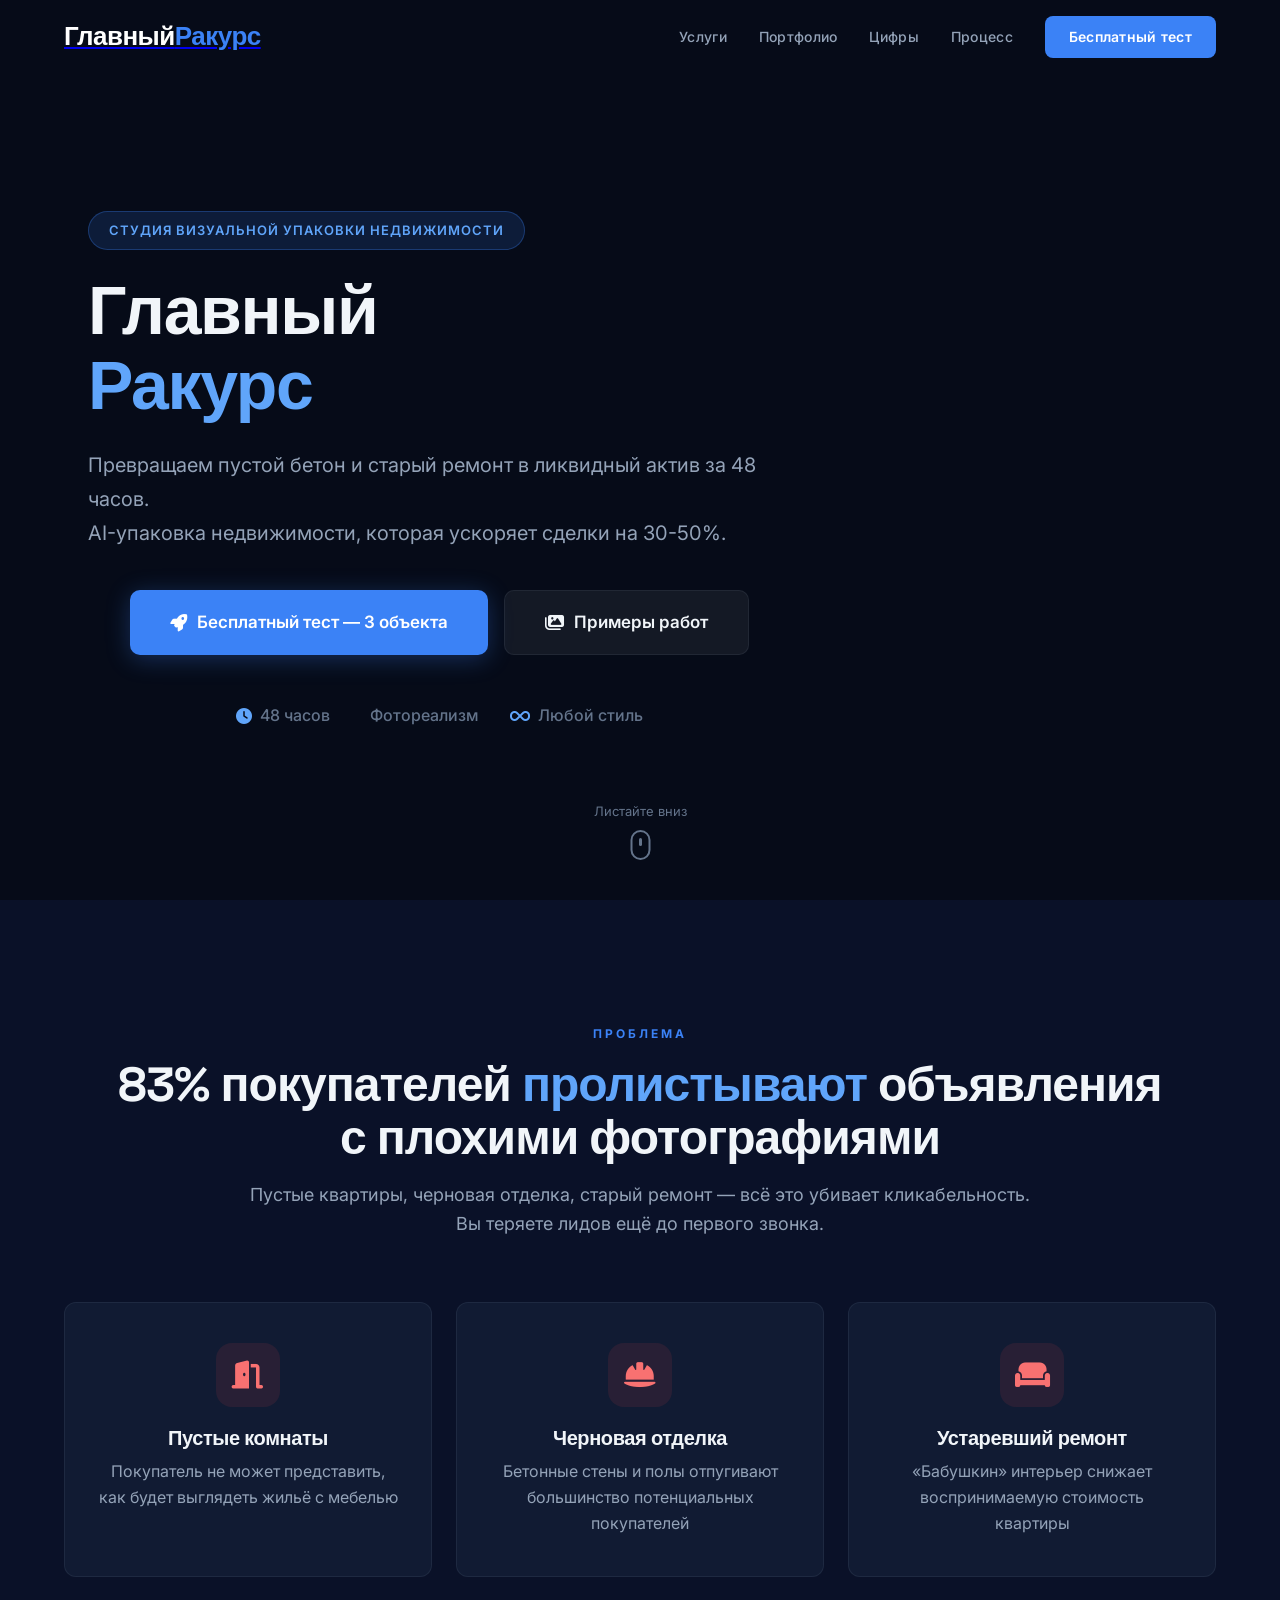
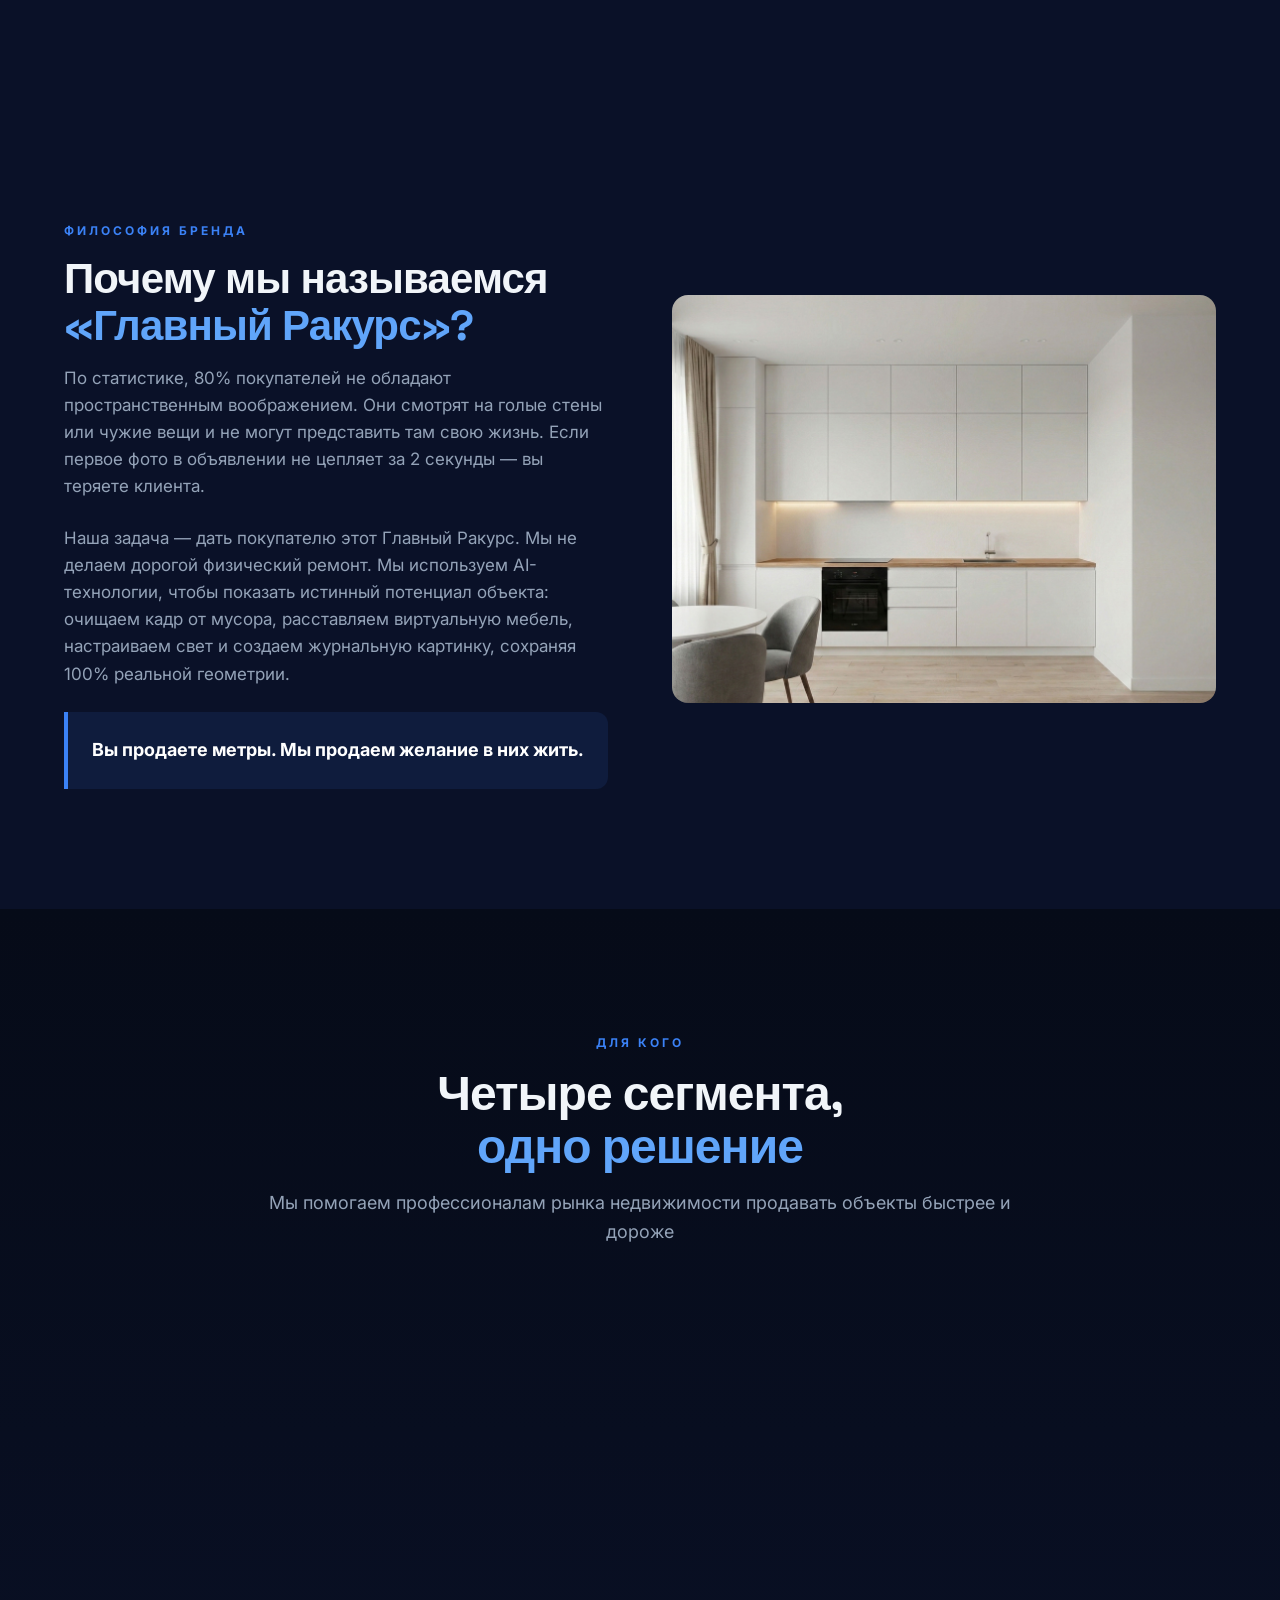
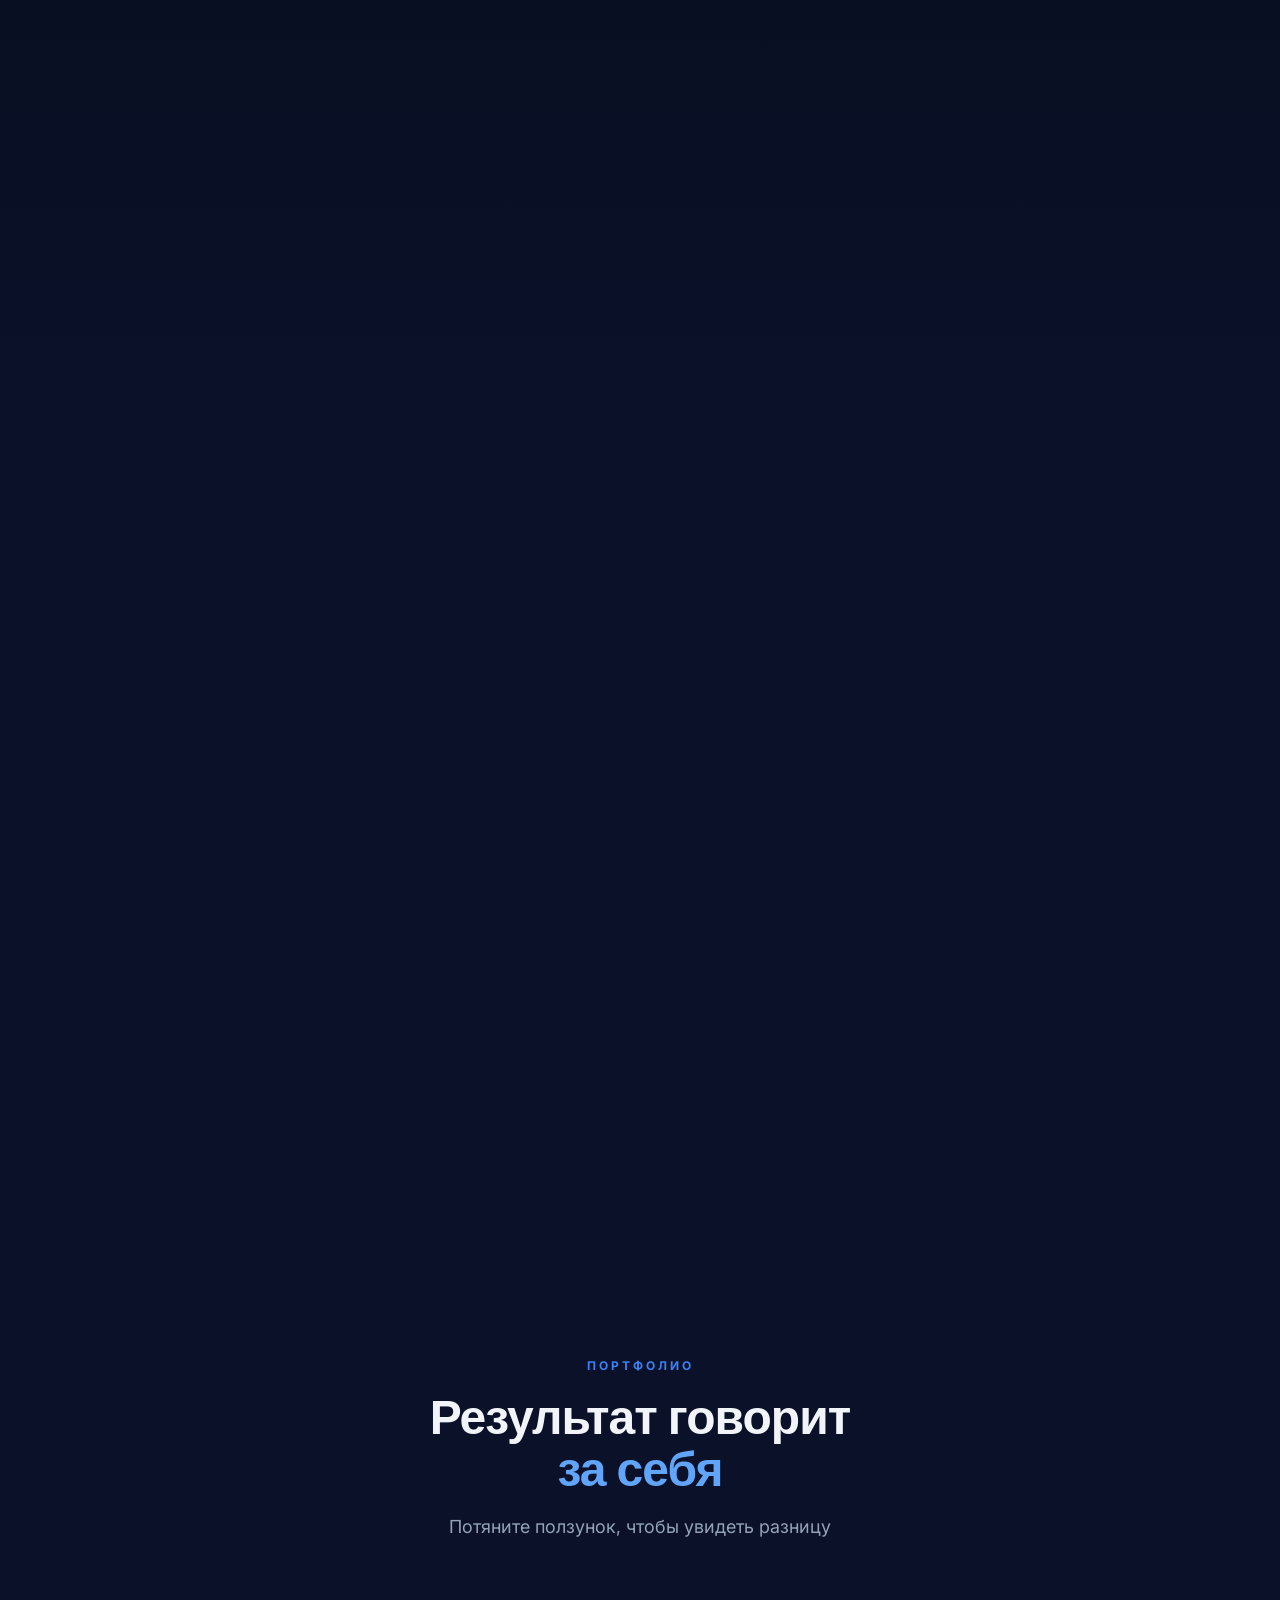
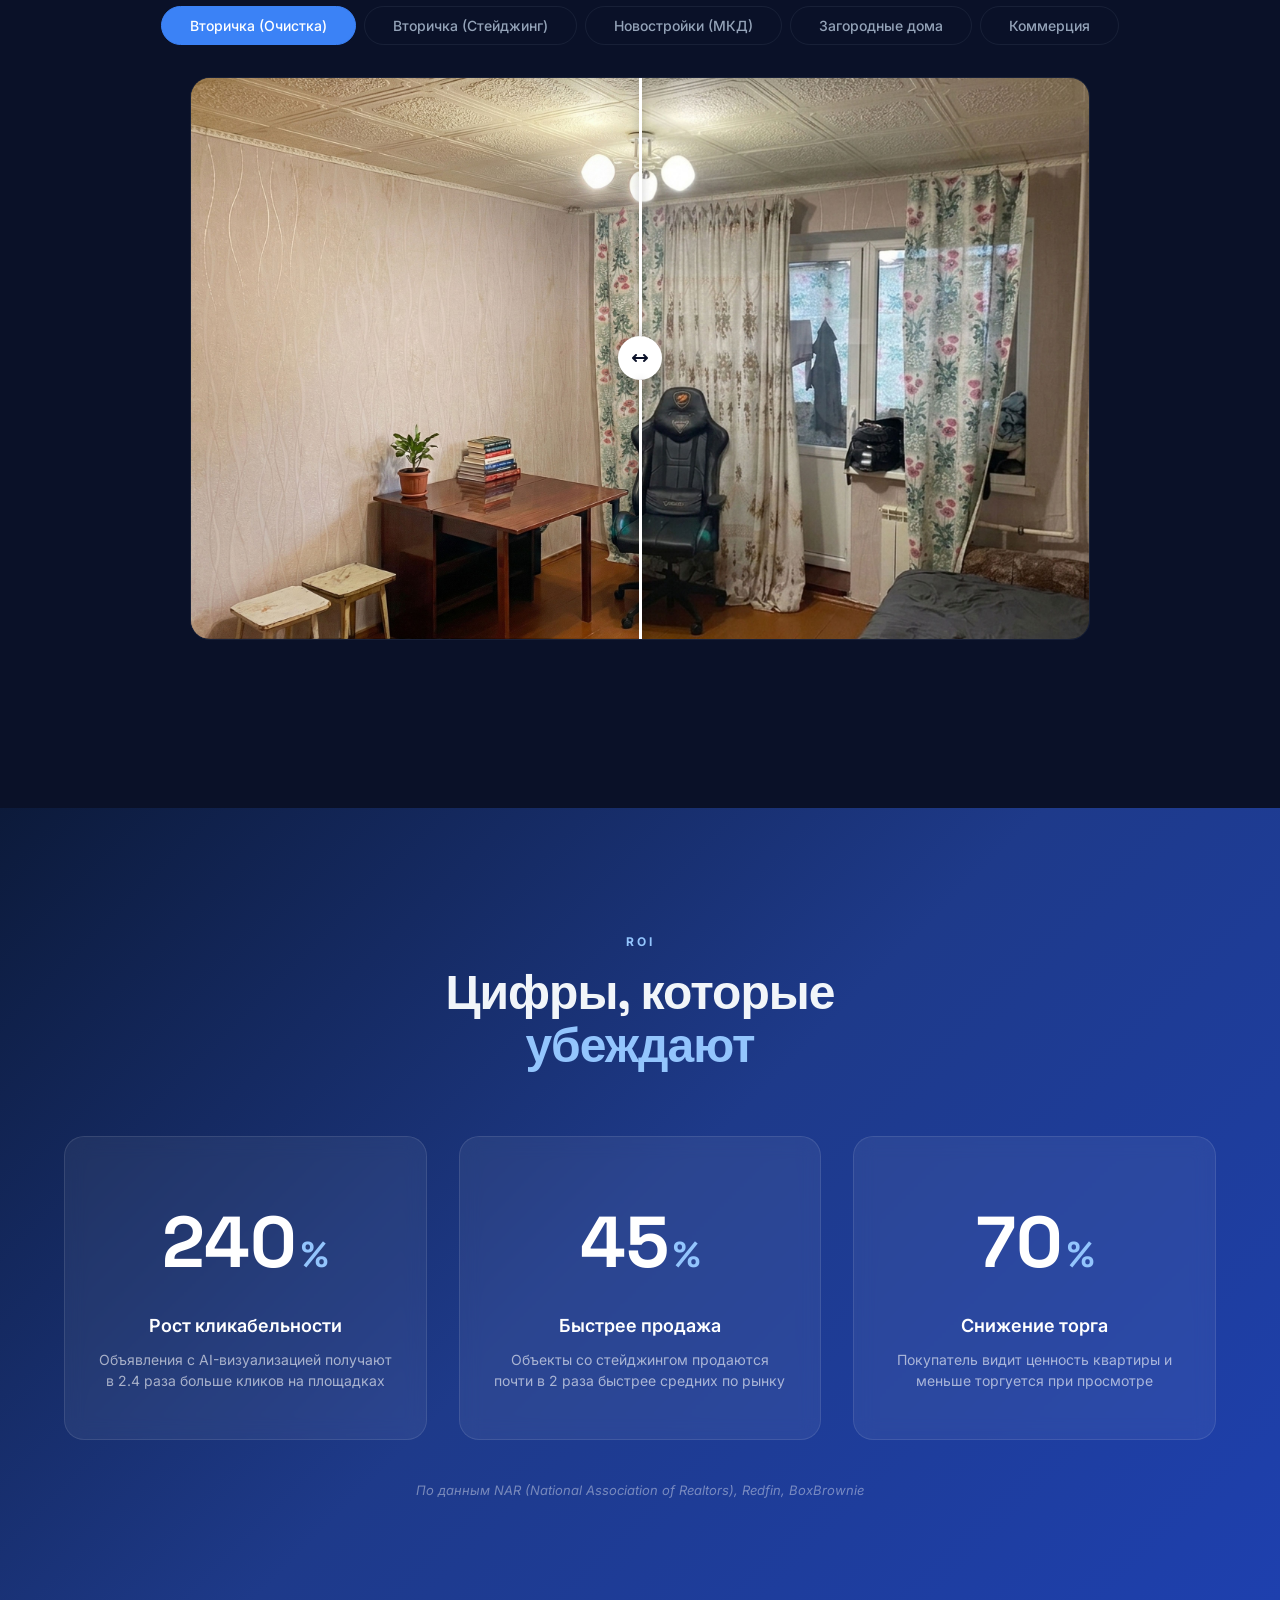
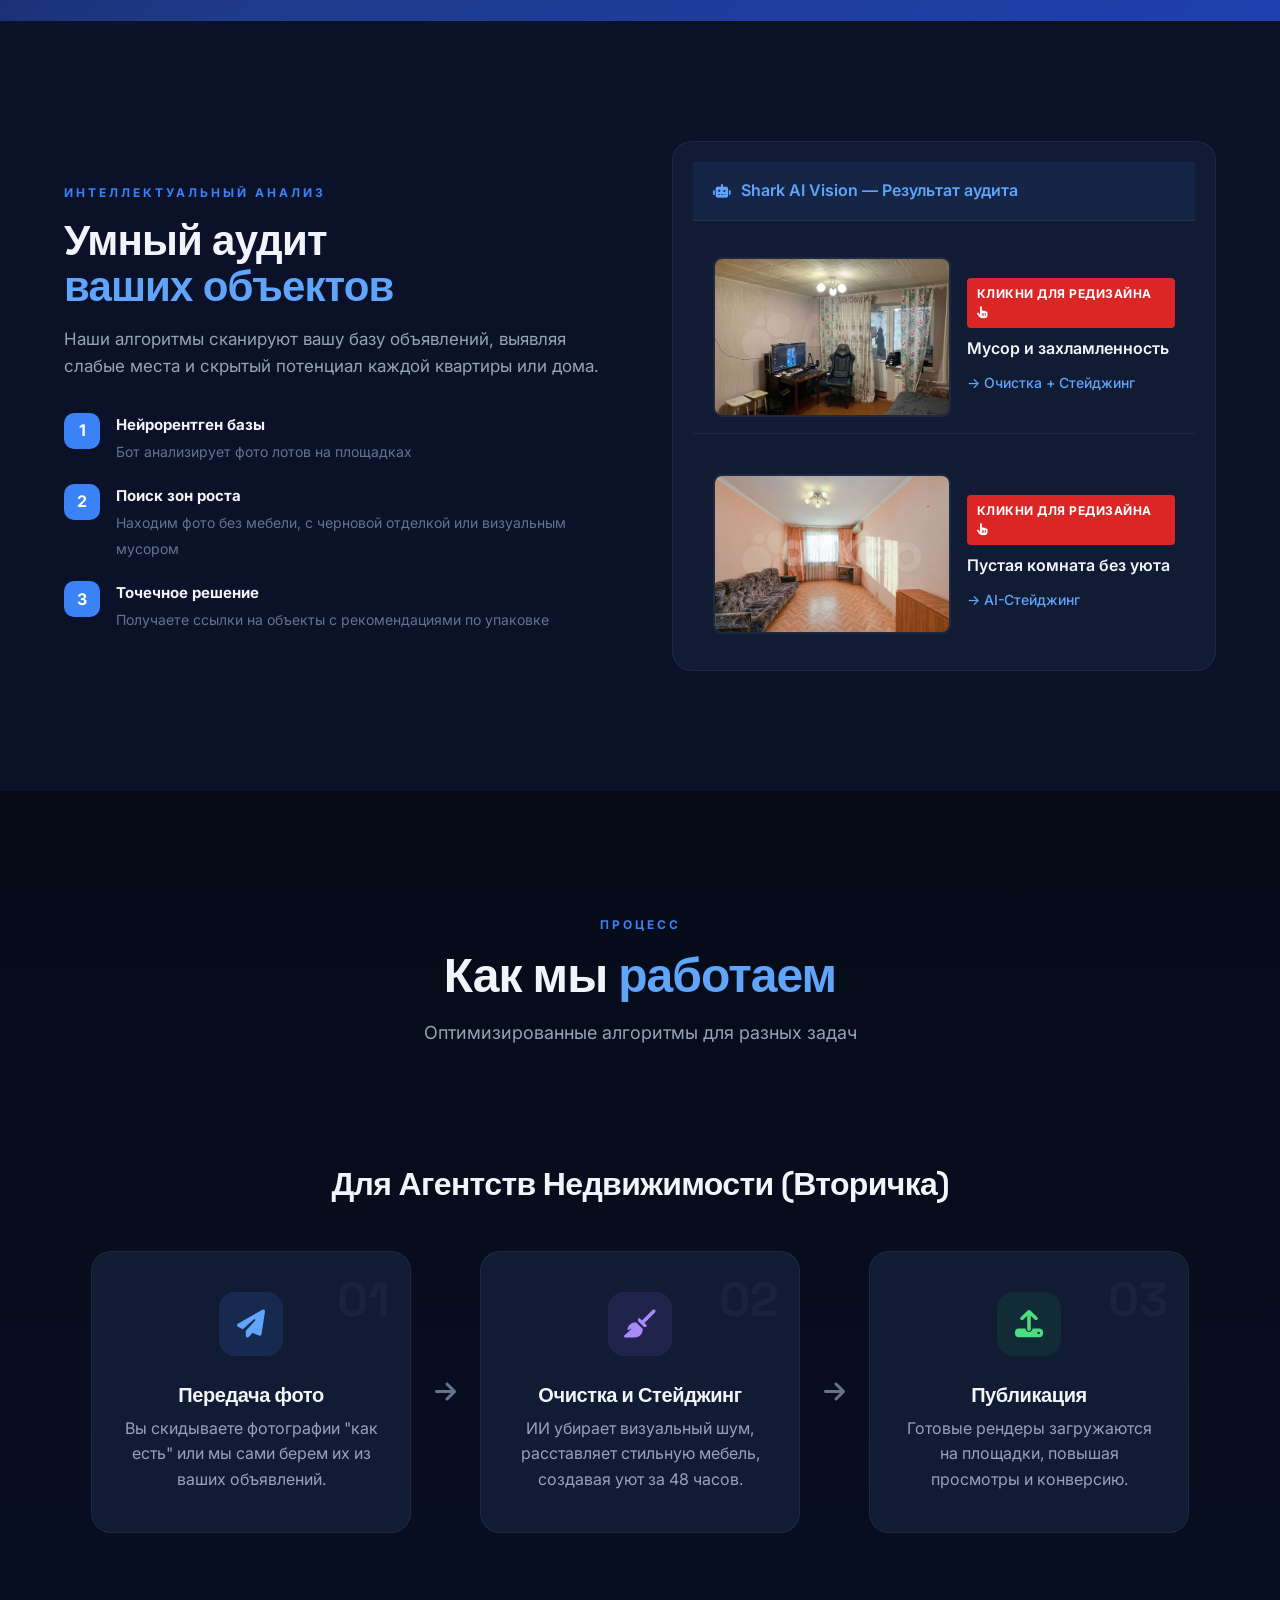
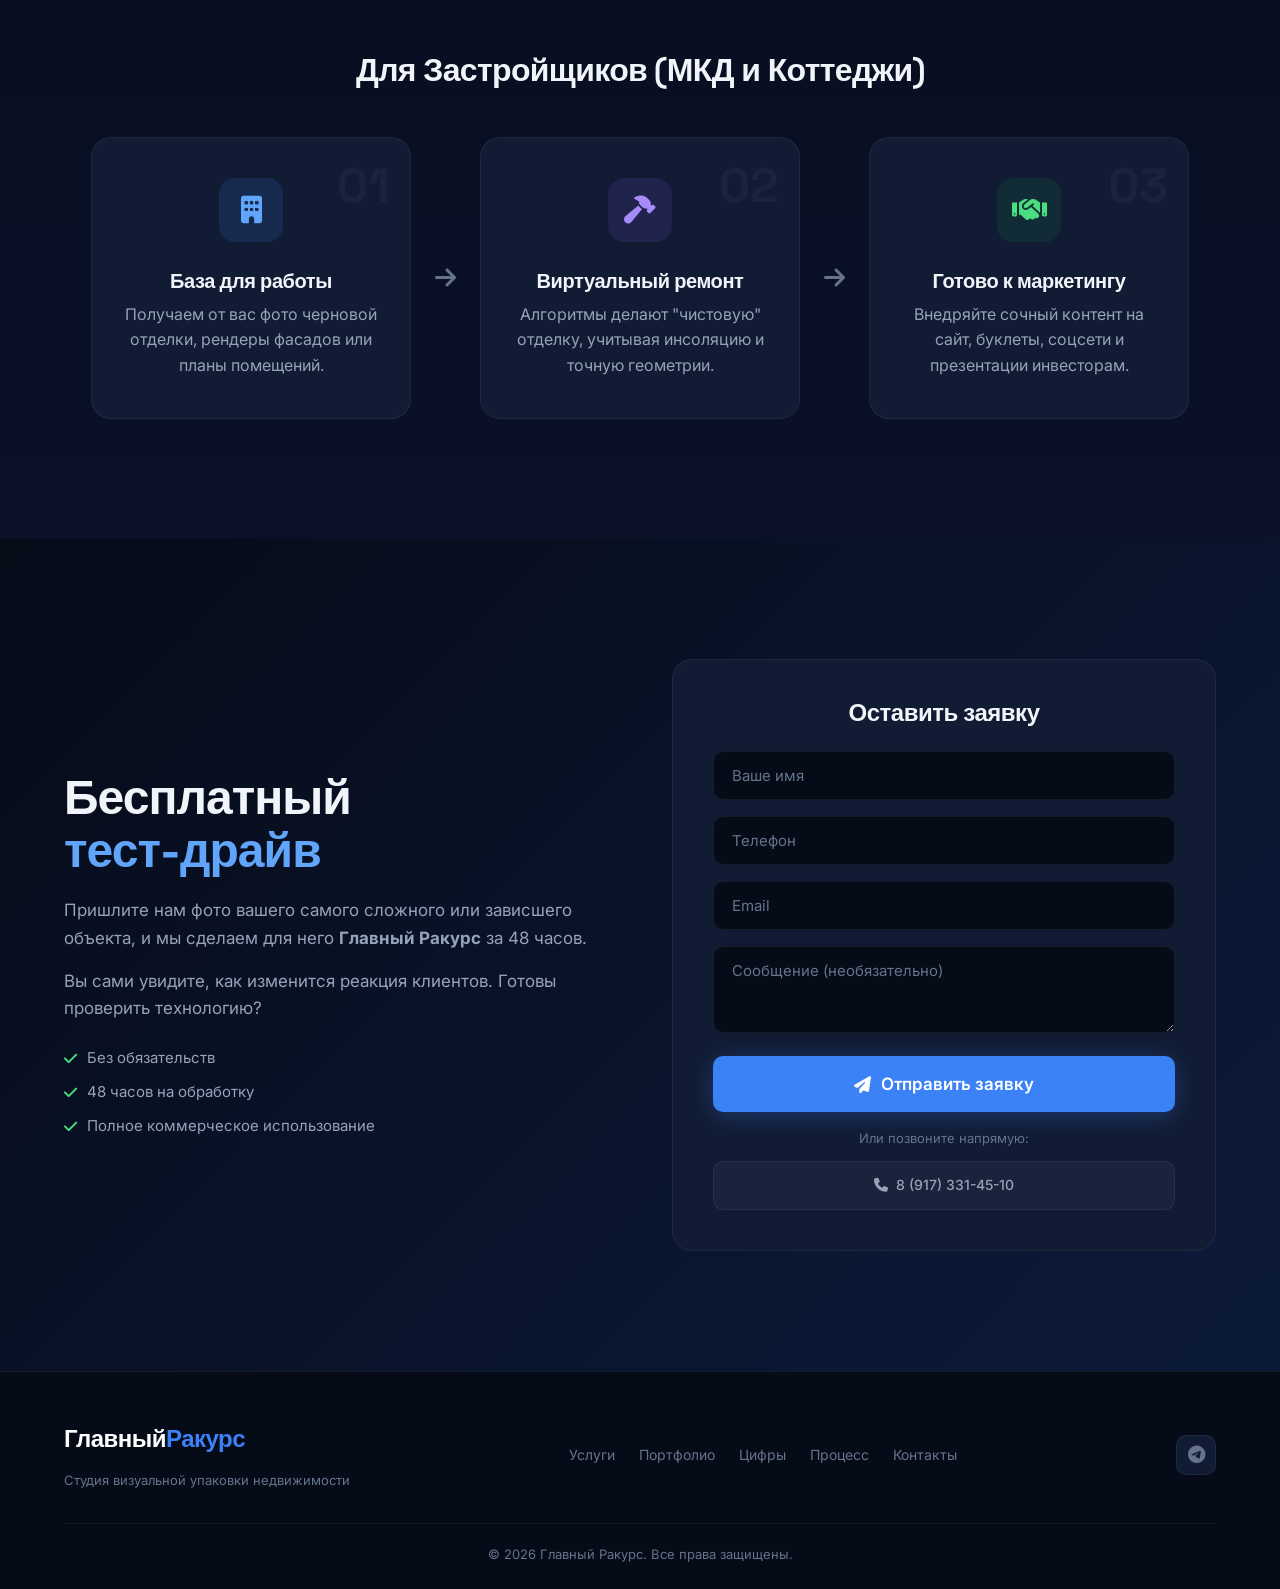
==== commit ea9dfa04: "feat: Rebranding to Главный Ракурс, 4th service card, updated texts" ====
--- a/index.html
+++ b/index.html
@@ -4,9 +4,9 @@
 <head>
     <meta charset="UTF-8">
     <meta name="viewport" content="width=device-width, initial-scale=1.0">
-    <title>Shark Staging — AI Виртуальный Стейджинг для Агентств Недвижимости</title>
+    <title>Главный Ракурс — Студия визуальной упаковки недвижимости</title>
     <meta name="description"
-        content="Shark Staging — виртуальный стейджинг, AI-ремонт и редизайн интерьеров. Ускоряем продажи недвижимости для агентств. Бесплатный тест — 3 объекта.">
+        content="AI-виртуальный стейджинг, редизайн и ремонт. Находим ракурс, который продает. Оформление для застройщиков, АН, коммерции и рантье.">
     <link rel="icon" type="image/png" href="images/logo.png">
     <link rel="preconnect" href="https://fonts.googleapis.com">
     <link rel="preconnect" href="https://fonts.gstatic.com" crossorigin>
@@ -23,7 +23,7 @@
     <nav class="nav" id="nav">
         <div class="nav-inner">
             <a href="#" class="nav-logo">
-                <div class="logo-text" style="font-size: 26px;">Shark<span class="logo-accent">Staging</span></div>
+                <div class="logo-text" style="font-size: 26px;">Главный<span class="logo-accent">Ракурс</span></div>
             </a>
             <div class="nav-links">
                 <a href="#services">Услуги</a>
@@ -48,10 +48,11 @@
         </div>
         <div class="hero-overlay"></div>
         <div class="hero-content">
-            <div class="hero-badge animate-on-scroll">AI-Powered Virtual Staging</div>
-            <h1 class="animate-on-scroll">Ускоряем продажи<br><span class="accent-text">недвижимости</span></h1>
-            <p class="hero-sub animate-on-scroll">Виртуальный ремонт, стейджинг и редизайн интерьеров.<br>Для агентств,
-                которые хотят продавать больше и быстрее.</p>
+            <div class="hero-badge animate-on-scroll">Студия визуальной упаковки недвижимости</div>
+            <h1 class="animate-on-scroll" style="font-size: clamp(38px, 6vw, 68px);">Главный<br><span
+                    class="accent-text">Ракурс</span></h1>
+            <p class="hero-sub animate-on-scroll">Превращаем пустой бетон и старый ремонт в ликвидный актив за 48
+                часов.<br>AI-упаковка недвижимости, которая ускоряет сделки на 30-50%.</p>
             <div class="hero-actions animate-on-scroll">
                 <a href="#contact" class="btn btn-primary btn-lg">
                     <i class="fa-solid fa-rocket"></i> Бесплатный тест — 3 объекта
@@ -105,37 +106,79 @@
         </div>
     </section>
 
+    <!-- ==================== ABOUT ==================== -->
+    <section class="section section-dark" id="about">
+        <div class="container">
+            <div class="audit-layout">
+                <div class="audit-text animate-on-scroll">
+                    <span class="section-label">Философия бренда</span>
+                    <h2>Почему мы называемся<br><span class="accent-text">«Главный Ракурс»?</span></h2>
+                    <p style="font-size: 17px; color: var(--text-secondary); margin-bottom: 24px;">По статистике, 80%
+                        покупателей не обладают пространственным воображением. Они смотрят на голые стены или чужие вещи
+                        и не могут представить там свою жизнь. Если первое фото в объявлении не цепляет за 2 секунды —
+                        вы теряете клиента.</p>
+                    <p style="font-size: 17px; color: var(--text-secondary); margin-bottom: 24px;">Наша задача — дать
+                        покупателю этот Главный Ракурс. Мы не делаем дорогой физический ремонт. Мы используем
+                        AI-технологии, чтобы показать истинный потенциал объекта: очищаем кадр от мусора, расставляем
+                        виртуальную мебель, настраиваем свет и создаем журнальную картинку, сохраняя 100% реальной
+                        геометрии.</p>
+                    <div
+                        style="padding: 24px; background: rgba(59, 130, 246, 0.1); border-left: 4px solid var(--accent); border-radius: 0 12px 12px 0;">
+                        <strong style="font-size: 18px; color: white;">Вы продаете метры. Мы продаем желание в них
+                            жить.</strong>
+                    </div>
+                </div>
+                <div class="audit-visual animate-on-scroll">
+                    <img src="images/F1.jpg" alt="Главный Ракурс"
+                        style="width: 100%; border-radius: 16px; object-fit: cover; aspect-ratio: 4/3;">
+                </div>
+            </div>
+        </div>
+    </section>
+
     <!-- ==================== AUDIENCE ==================== -->
     <section class="section section-gradient" id="audience">
         <div class="container">
             <div class="section-header animate-on-scroll">
                 <span class="section-label">Для кого</span>
-                <h2>Три сегмента,<br><span class="accent-text">одно решение</span></h2>
-                <p class="section-desc">Мы помогаем профессионалам рынка недвижимости продавать объекты быстрее и дороже
+                <h2>Четыре сегмента,<br><span class="accent-text">одно решение</span></h2>
+                <p class="section-desc" style="max-width: 800px;">Мы помогаем профессионалам рынка недвижимости
+                    продавать объекты быстрее и дороже
                 </p>
             </div>
-            <div class="services-grid">
+            <div class="audience-grid">
                 <div class="service-card animate-on-scroll">
                     <div class="service-icon"><i class="fa-solid fa-handshake"></i></div>
-                    <h3>Агентства недвижимости</h3>
-                    <p style="font-size: 16px; line-height: 1.6;">Превращаем скучные «вторички» в квартиры мечты.
-                        Увеличиваем кликабельность объявлений и помогаем
-                        забирать эксклюзивы.</p>
+                    <h3>Агентства недвижимости <br /><span
+                            style="font-size: 16px; color: var(--accent-light);">(Вторичка)</span></h3>
+                    <p style="font-size: 15px; line-height: 1.6;"><strong>Спасение «висяков» и защита
+                            комиссии.</strong><br />Берем самые сложные объекты: бабушкин ремонт, захламленные квартиры
+                        или пустые комнаты. Виртуально очищаем пространство и делаем редизайн.</p>
                 </div>
                 <div class="service-card service-card-featured animate-on-scroll">
                     <div class="service-badge">Популярное</div>
                     <div class="service-icon"><i class="fa-solid fa-city"></i></div>
-                    <h3>Застройщики МКД</h3>
-                    <p style="font-size: 16px; line-height: 1.6;">Показываем готовое жильё вместо голых бетонных стен.
-                        Покупатель влюбляется в образ жизни, а не в
-                        планировку.</p>
+                    <h3>Застройщики <br /><span
+                            style="font-size: 16px; color: var(--accent-light);">(Новостройки)</span></h3>
+                    <p style="font-size: 15px; line-height: 1.6;"><strong>Цифровые шоу-румы вместо
+                            бетона.</strong><br />Рост конверсии из визита в бронь. Клиент видит 2-3 варианта дизайна
+                        под свою семью, и разговор переходит к «Где подписать договор?».</p>
                 </div>
                 <div class="service-card animate-on-scroll">
-                    <div class="service-icon"><i class="fa-solid fa-house-chimney"></i></div>
-                    <h3>Малоэтажное строительство</h3>
-                    <p style="font-size: 16px; line-height: 1.6;">Создаём уют в загородных домах и коттеджах.
-                        Демонстрируем потенциал просторных комнат, панорамных
-                        окон и террас.</p>
+                    <div class="service-icon"><i class="fa-solid fa-building"></i></div>
+                    <h3>Коммерческая недвижимость <br /><span
+                            style="font-size: 16px; color: var(--accent-light);">(B2B)</span></h3>
+                    <p style="font-size: 15px; line-height: 1.6;"><strong>Визуализация для
+                            инвестора.</strong><br />Берем фото пустого помещения и моделируем в нем готовый бизнес:
+                        современный IT-офис, стильную кофейню или салон красоты.</p>
+                </div>
+                <div class="service-card animate-on-scroll">
+                    <div class="service-icon"><i class="fa-solid fa-bed"></i></div>
+                    <h3>Посуточная аренда <br /><span
+                            style="font-size: 16px; color: var(--accent-light);">(Рантье)</span></h3>
+                    <p style="font-size: 15px; line-height: 1.6;"><strong>Отельный лоск без
+                            ремонта.</strong><br />Заменяем пестрый текстиль на дорогой однотонный, добавляем свет и
+                        атмосферу. Квартира выглядит дороже и повышает средний чек.</p>
                 </div>
             </div>
         </div>
@@ -415,9 +458,9 @@
             <div class="cta-layout">
                 <div class="cta-text animate-on-scroll">
                     <h2 class="text-white">Бесплатный<br><span style="color: #60a5fa;">тест-драйв</span></h2>
-                    <p>Выберите <strong>3 объекта</strong> из вашего портфеля, где визуальная упаковка сможет
-                        раскрыть ценность квартиры и привлечь лидов.</p>
-                    <p>Мы сделаем стейджинг бесплатно. Оцените разницу в кликах и звонках.</p>
+                    <p>Пришлите нам фото вашего самого сложного или зависшего объекта, и мы сделаем для него
+                        <strong>Главный Ракурс</strong> за 48 часов.</p>
+                    <p>Вы сами увидите, как изменится реакция клиентов. Готовы проверить технологию?</p>
                     <div class="cta-features">
                         <div class="cta-feature"><i class="fa-solid fa-check"></i> Без обязательств</div>
                         <div class="cta-feature"><i class="fa-solid fa-check"></i> 48 часов на обработку</div>
@@ -460,9 +503,9 @@
         <div class="container">
             <div class="footer-inner">
                 <div class="footer-brand">
-                    <div class="logo-text" style="font-size: 24px; margin-bottom: 12px;">Shark<span
-                            class="logo-accent">Staging</span></div>
-                    <p>Виртуальный стейджинг нового поколения<br>для рынка недвижимости</p>
+                    <div class="logo-text" style="font-size: 24px; margin-bottom: 12px;">Главный<span
+                            class="logo-accent">Ракурс</span></div>
+                    <p>Студия визуальной упаковки недвижимости</p>
                 </div>
                 <div class="footer-links">
                     <a href="#services">Услуги</a>
@@ -477,7 +520,7 @@
                 </div>
             </div>
             <div class="footer-bottom">
-                <p>&copy; 2026 Shark Staging. Все права защищены.</p>
+                <p>&copy; 2026 Главный Ракурс. Все права защищены.</p>
             </div>
         </div>
     </footer>
--- a/style.css
+++ b/style.css
@@ -468,6 +468,24 @@
     gap: 24px;
 }
 
+.audience-grid {
+    display: grid;
+    grid-template-columns: repeat(4, 1fr);
+    gap: 24px;
+}
+
+@media (max-width: 1024px) {
+    .audience-grid {
+        grid-template-columns: repeat(2, 1fr);
+    }
+}
+
+@media (max-width: 600px) {
+    .audience-grid {
+        grid-template-columns: 1fr;
+    }
+}
+
 .service-card {
     background: var(--bg-card);
     border: 1px solid var(--border);
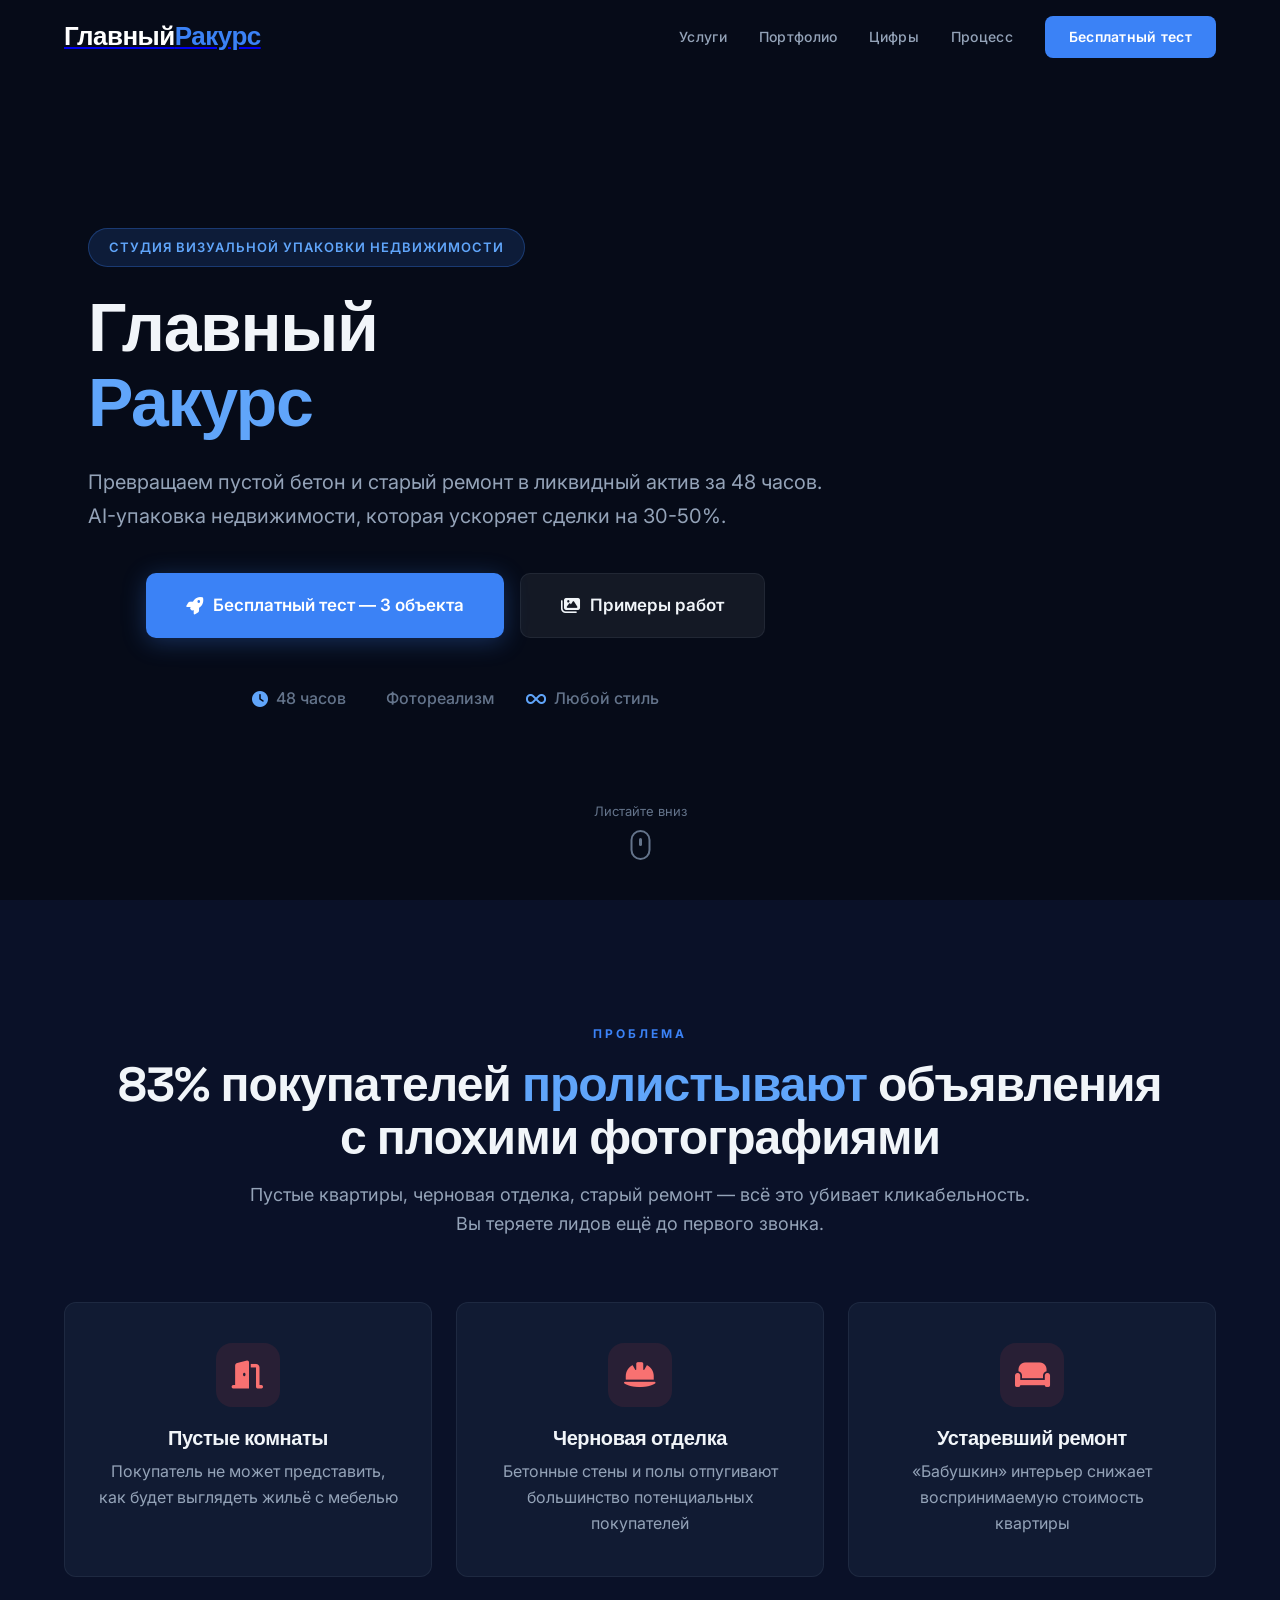
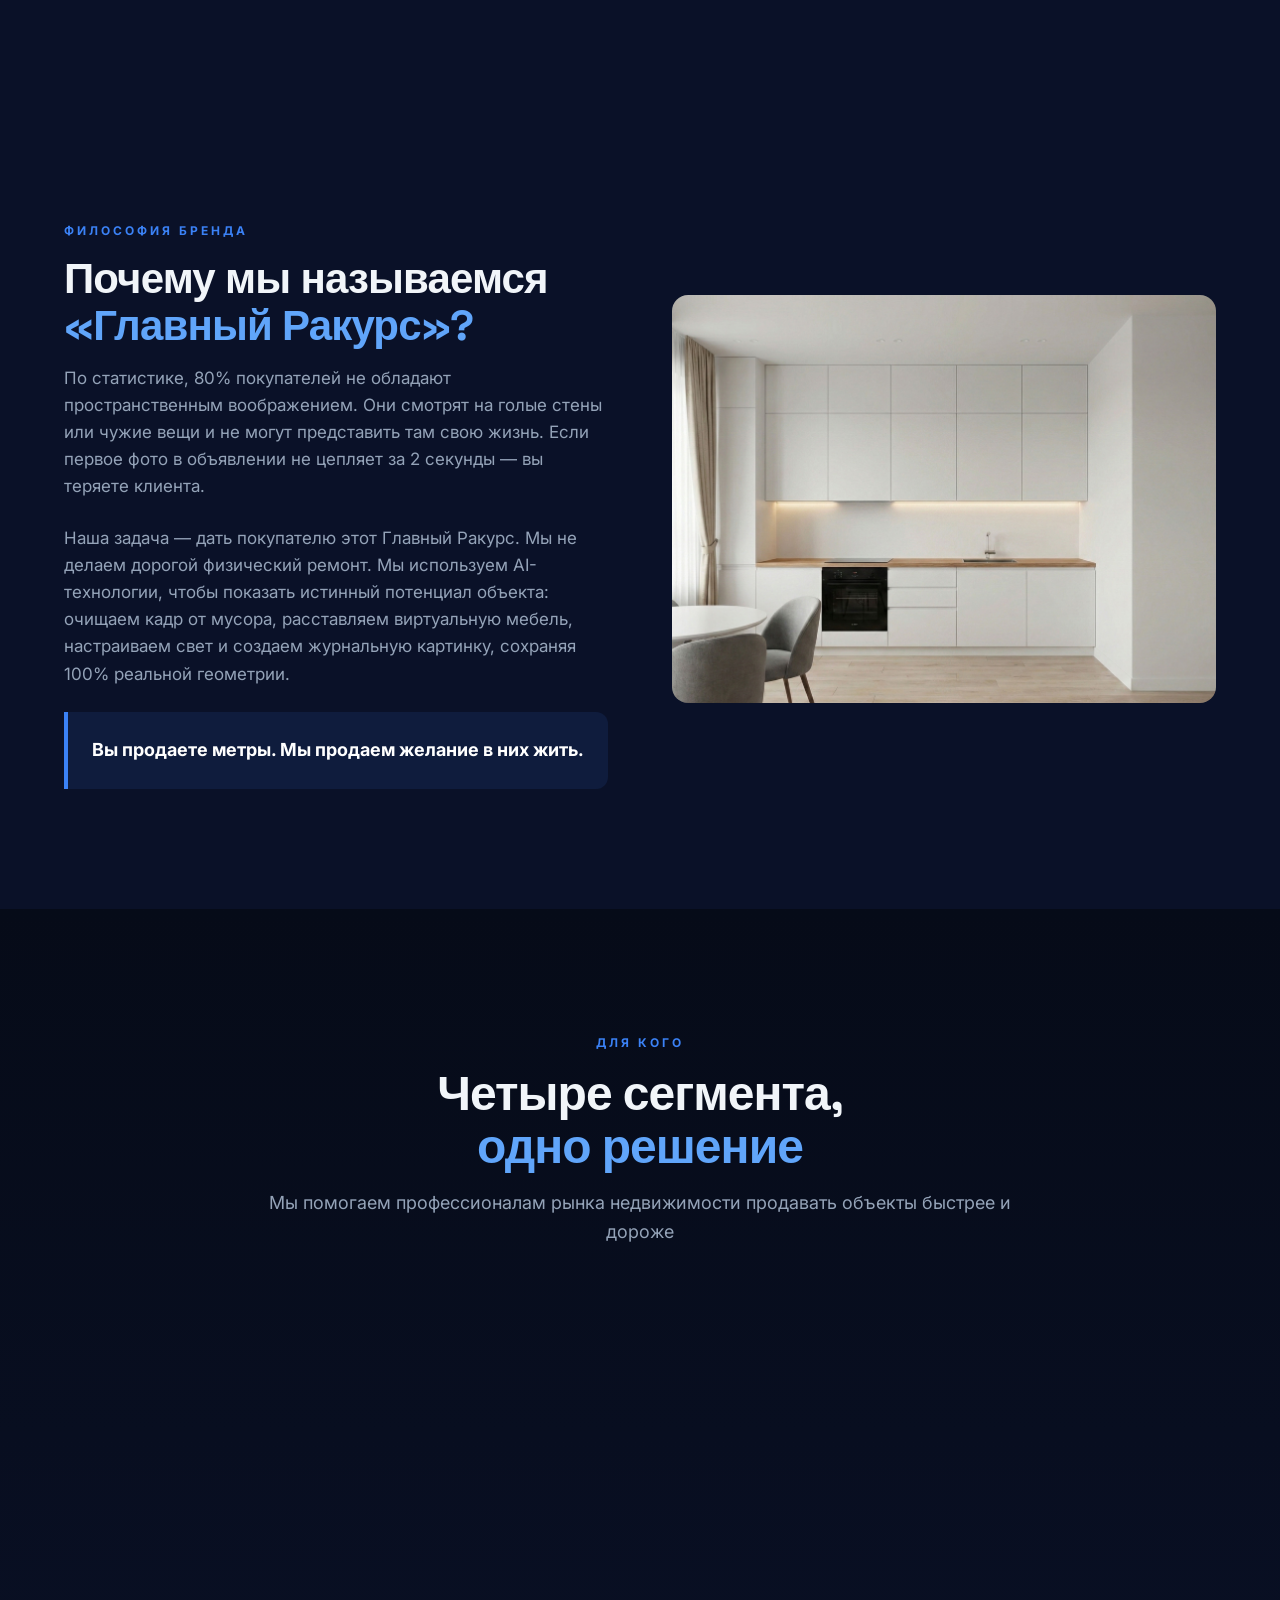
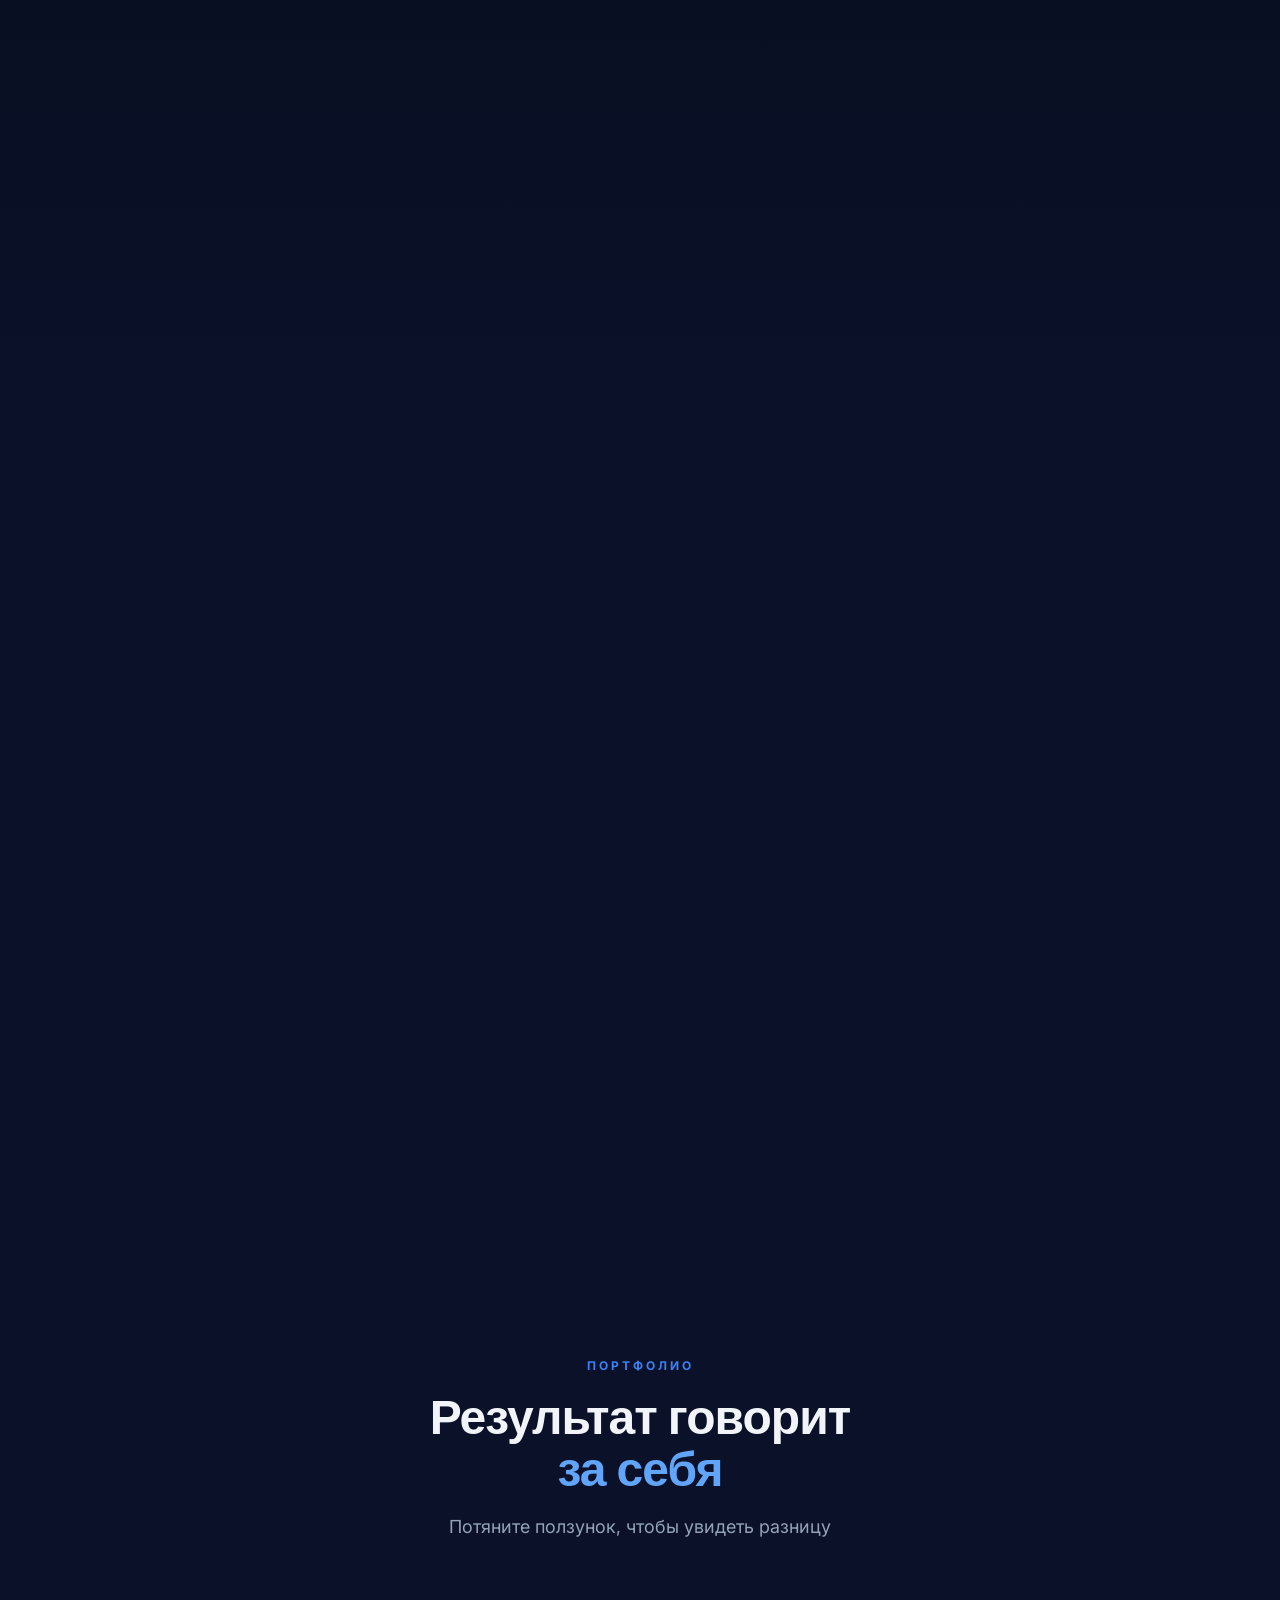
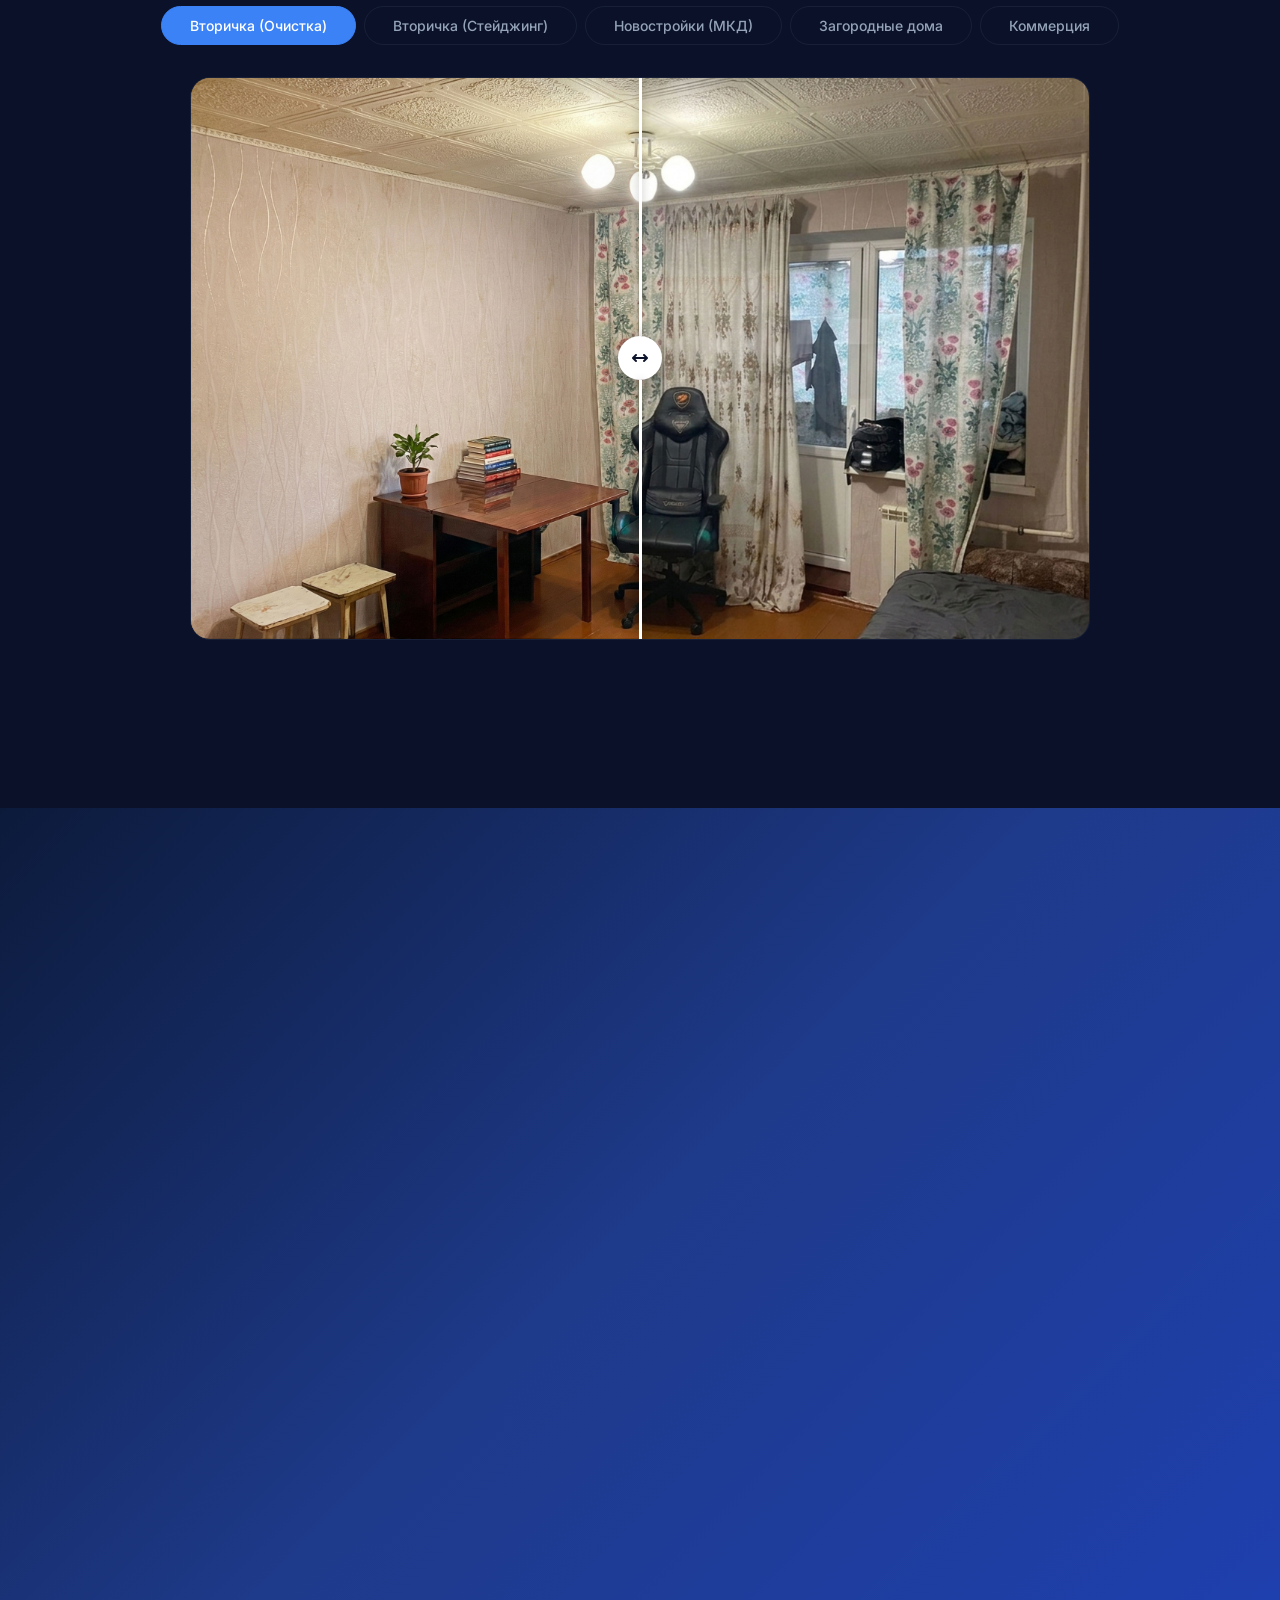
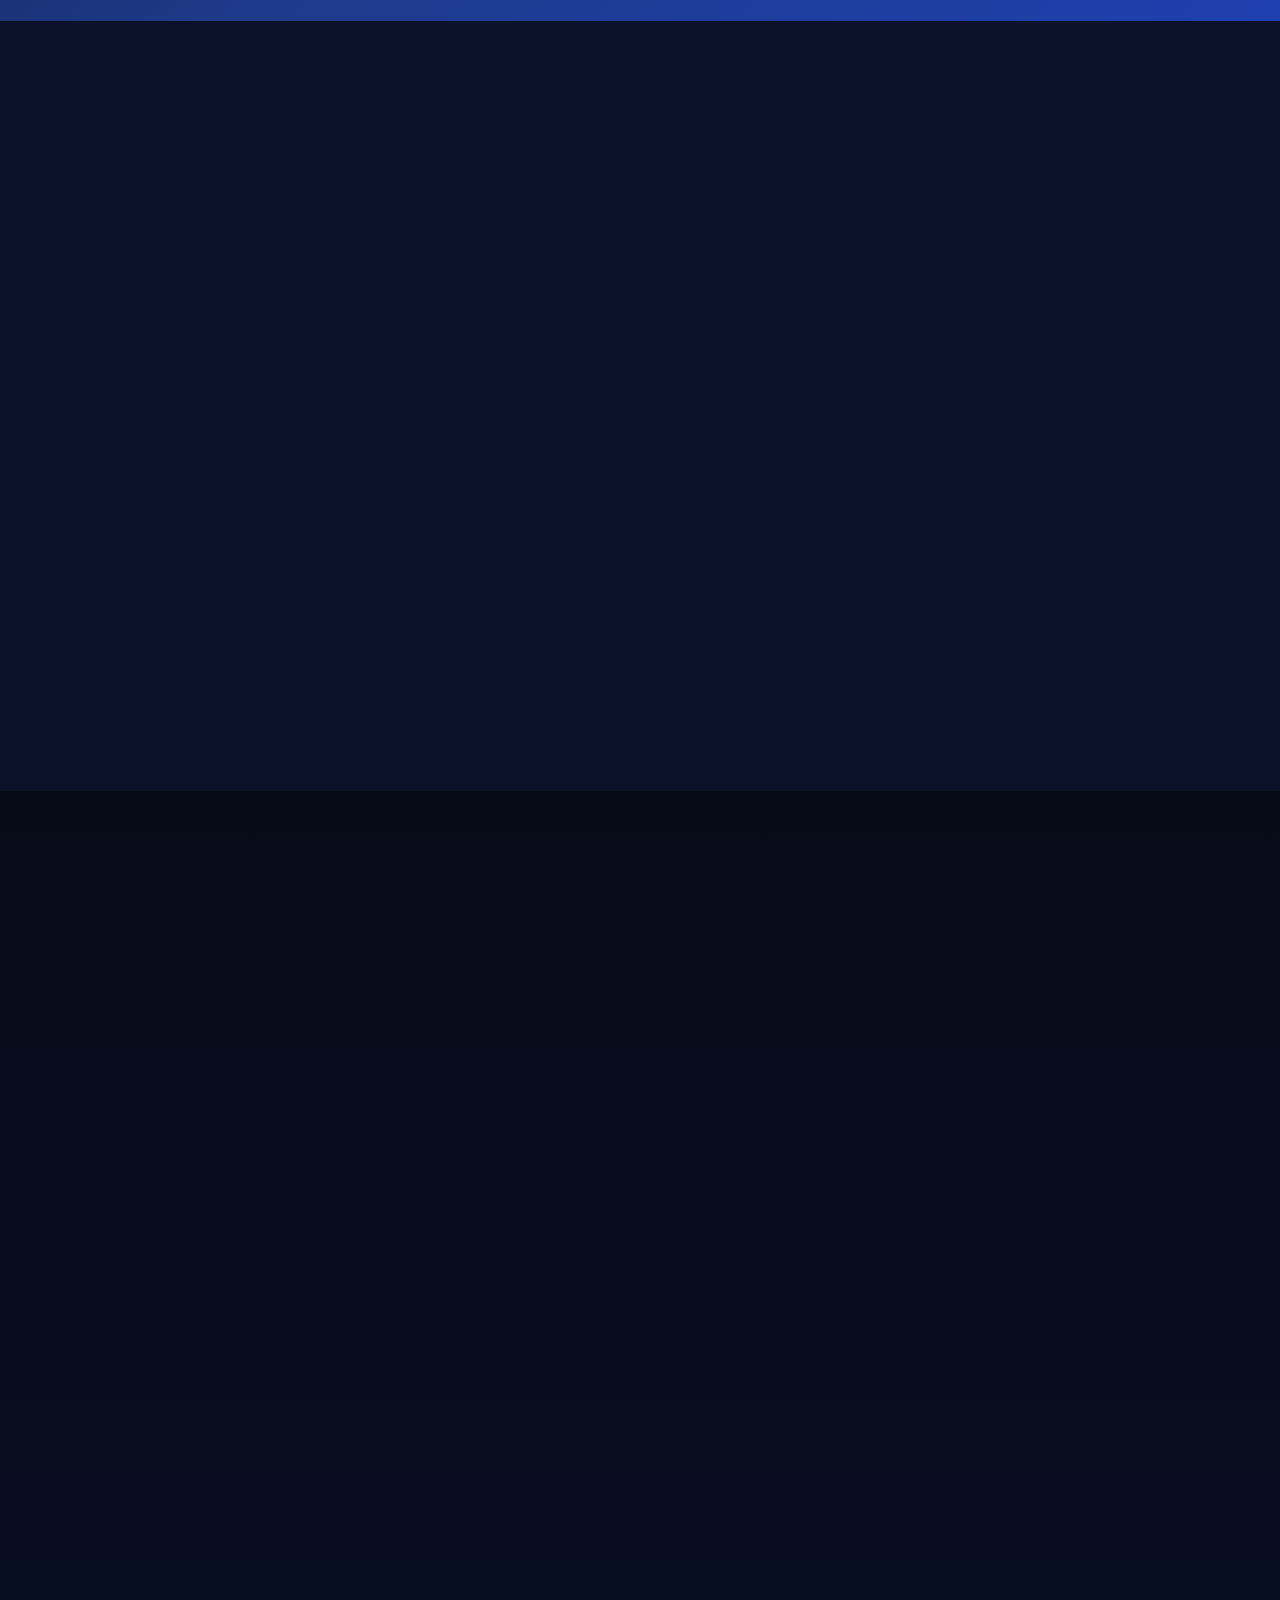
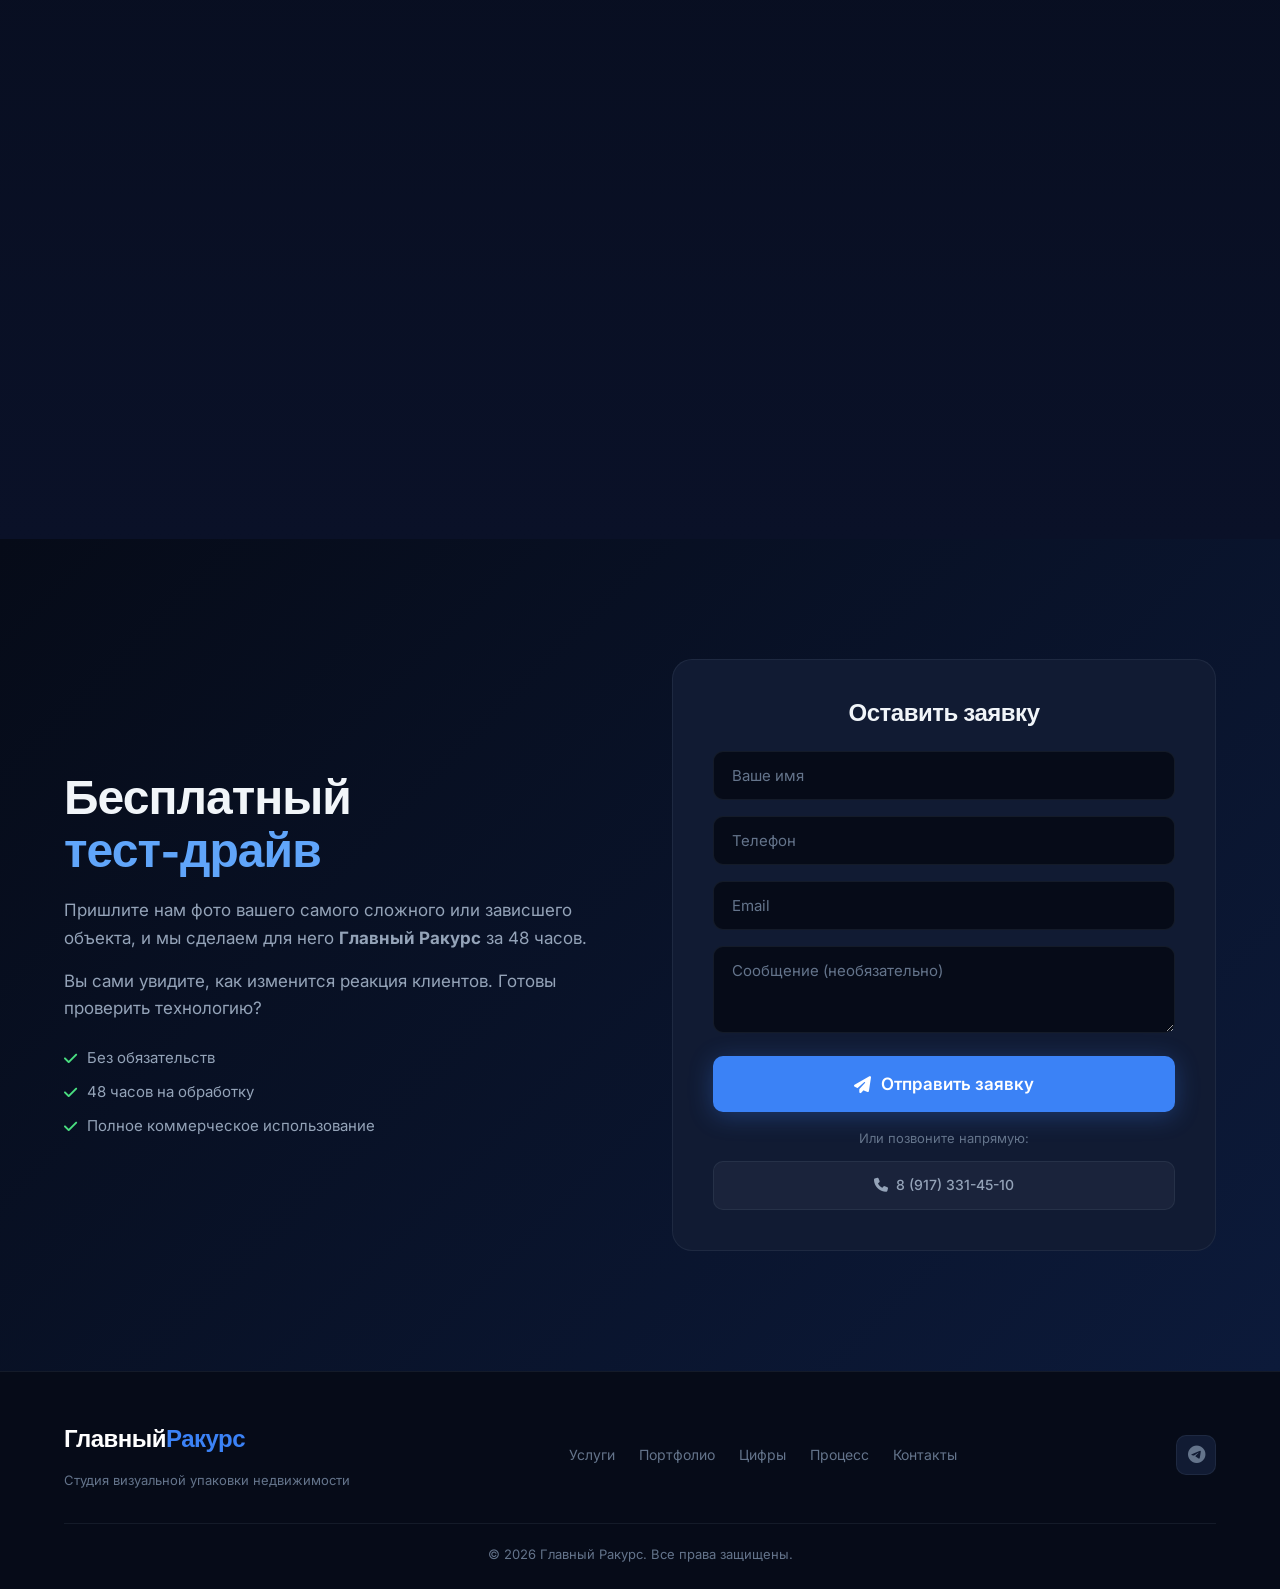
==== commit 65251b5e: "chore: add Yandex Metrika tracking code (107188445)" ====
--- a/index.html
+++ b/index.html
@@ -15,6 +15,22 @@
         rel="stylesheet">
     <link rel="stylesheet" href="https://cdnjs.cloudflare.com/ajax/libs/font-awesome/6.5.1/css/all.min.css">
     <link rel="stylesheet" href="style.css">
+
+    <!-- Yandex.Metrika counter -->
+    <script type="text/javascript">
+        (function (m, e, t, r, i, k, a) {
+            m[i] = m[i] || function () { (m[i].a = m[i].a || []).push(arguments) };
+            m[i].l = 1 * new Date();
+            for (var j = 0; j < document.scripts.length; j++) { if (document.scripts[j].src === r) { return; } }
+            k = e.createElement(t), a = e.getElementsByTagName(t)[0], k.async = 1, k.src = r, a.parentNode.insertBefore(k, a)
+        })(window, document, 'script', 'https://mc.yandex.ru/metrika/tag.js?id=107188445', 'ym');
+
+        ym(107188445, 'init', { ssr: true, webvisor: true, clickmap: true, ecommerce: "dataLayer", referrer: document.referrer, url: location.href, accurateTrackBounce: true, trackLinks: true });
+    </script>
+    <noscript>
+        <div><img src="https://mc.yandex.ru/watch/107188445" style="position:absolute; left:-9999px;" alt="" /></div>
+    </noscript>
+    <!-- /Yandex.Metrika counter -->
 </head>
 
 <body>
@@ -459,7 +475,8 @@
                 <div class="cta-text animate-on-scroll">
                     <h2 class="text-white">Бесплатный<br><span style="color: #60a5fa;">тест-драйв</span></h2>
                     <p>Пришлите нам фото вашего самого сложного или зависшего объекта, и мы сделаем для него
-                        <strong>Главный Ракурс</strong> за 48 часов.</p>
+                        <strong>Главный Ракурс</strong> за 48 часов.
+                    </p>
                     <p>Вы сами увидите, как изменится реакция клиентов. Готовы проверить технологию?</p>
                     <div class="cta-features">
                         <div class="cta-feature"><i class="fa-solid fa-check"></i> Без обязательств</div>
--- a/style.css
+++ b/style.css
@@ -245,7 +245,7 @@
 .hero-content {
     position: relative;
     z-index: 2;
-    max-width: 750px;
+    max-width: 950px;
     padding: 120px 24px 80px;
     margin-left: max(24px, calc((100vw - 1200px)/2 + 24px));
 }
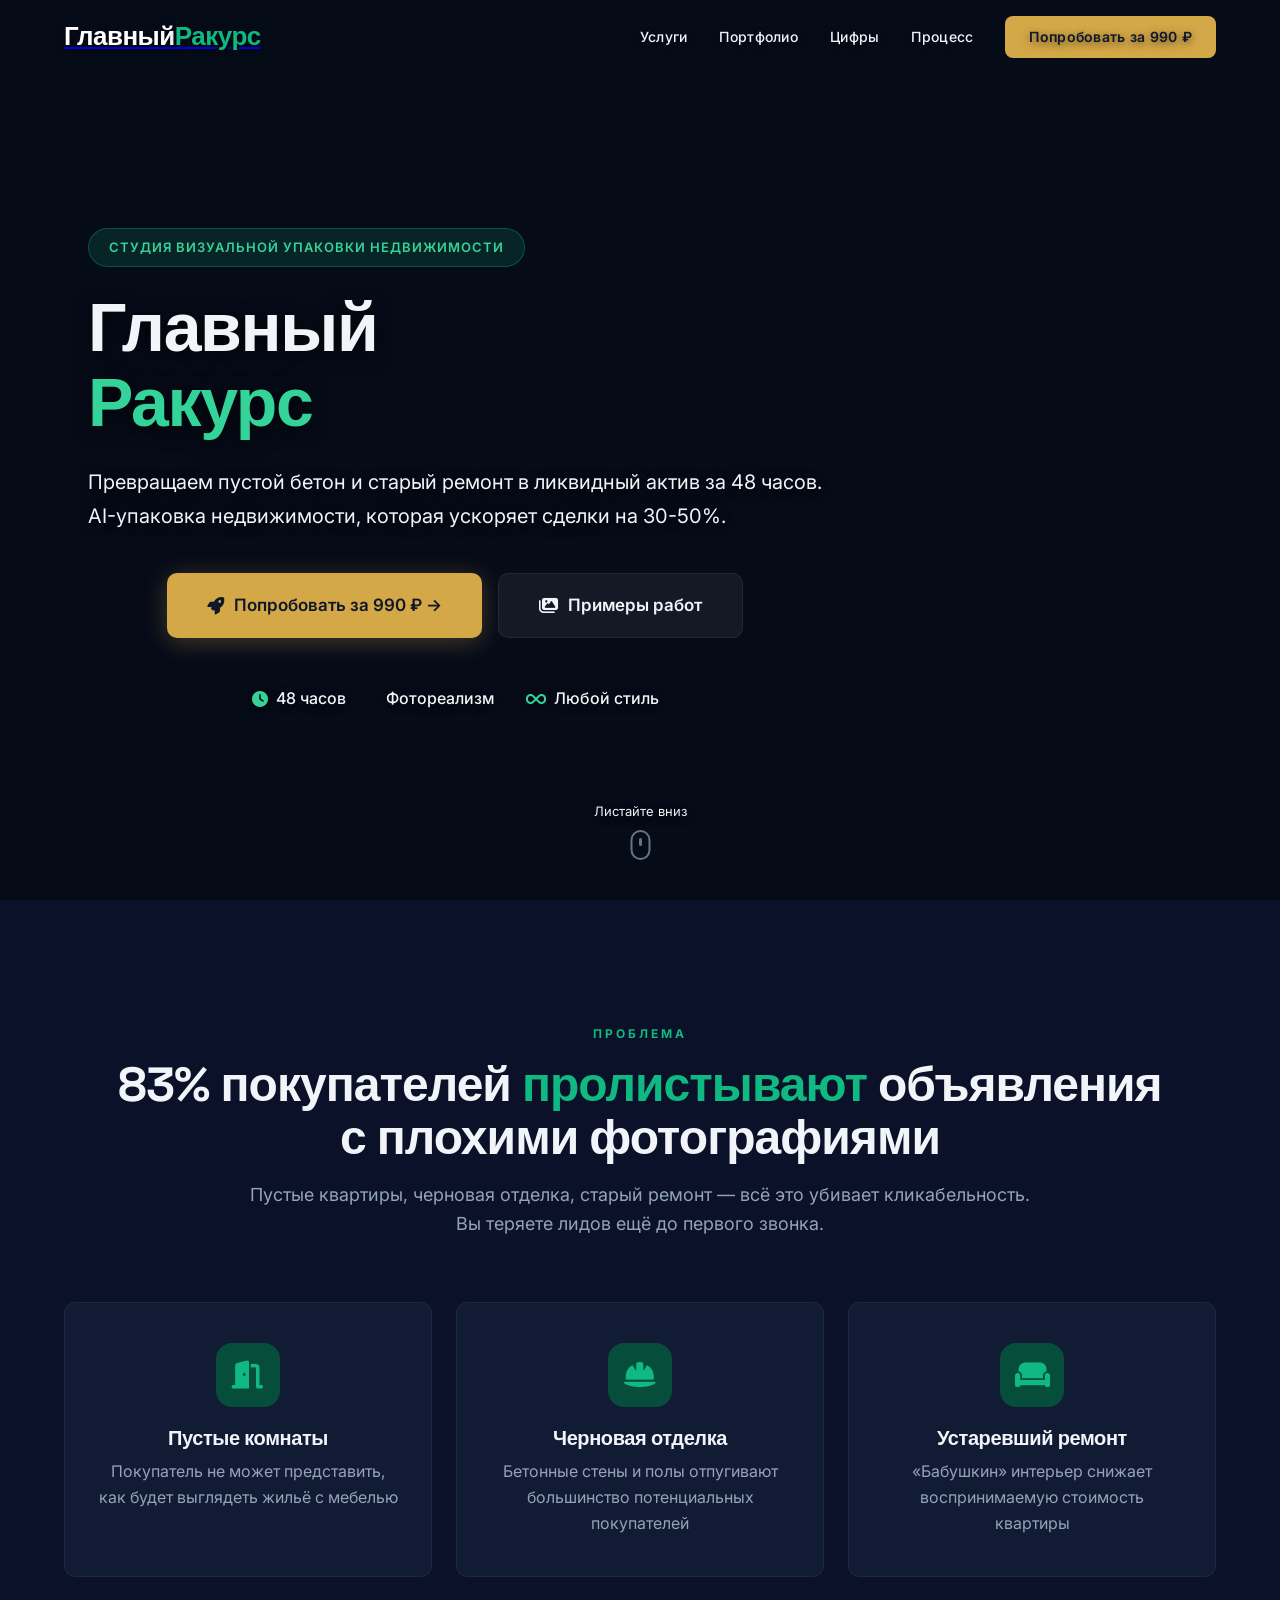
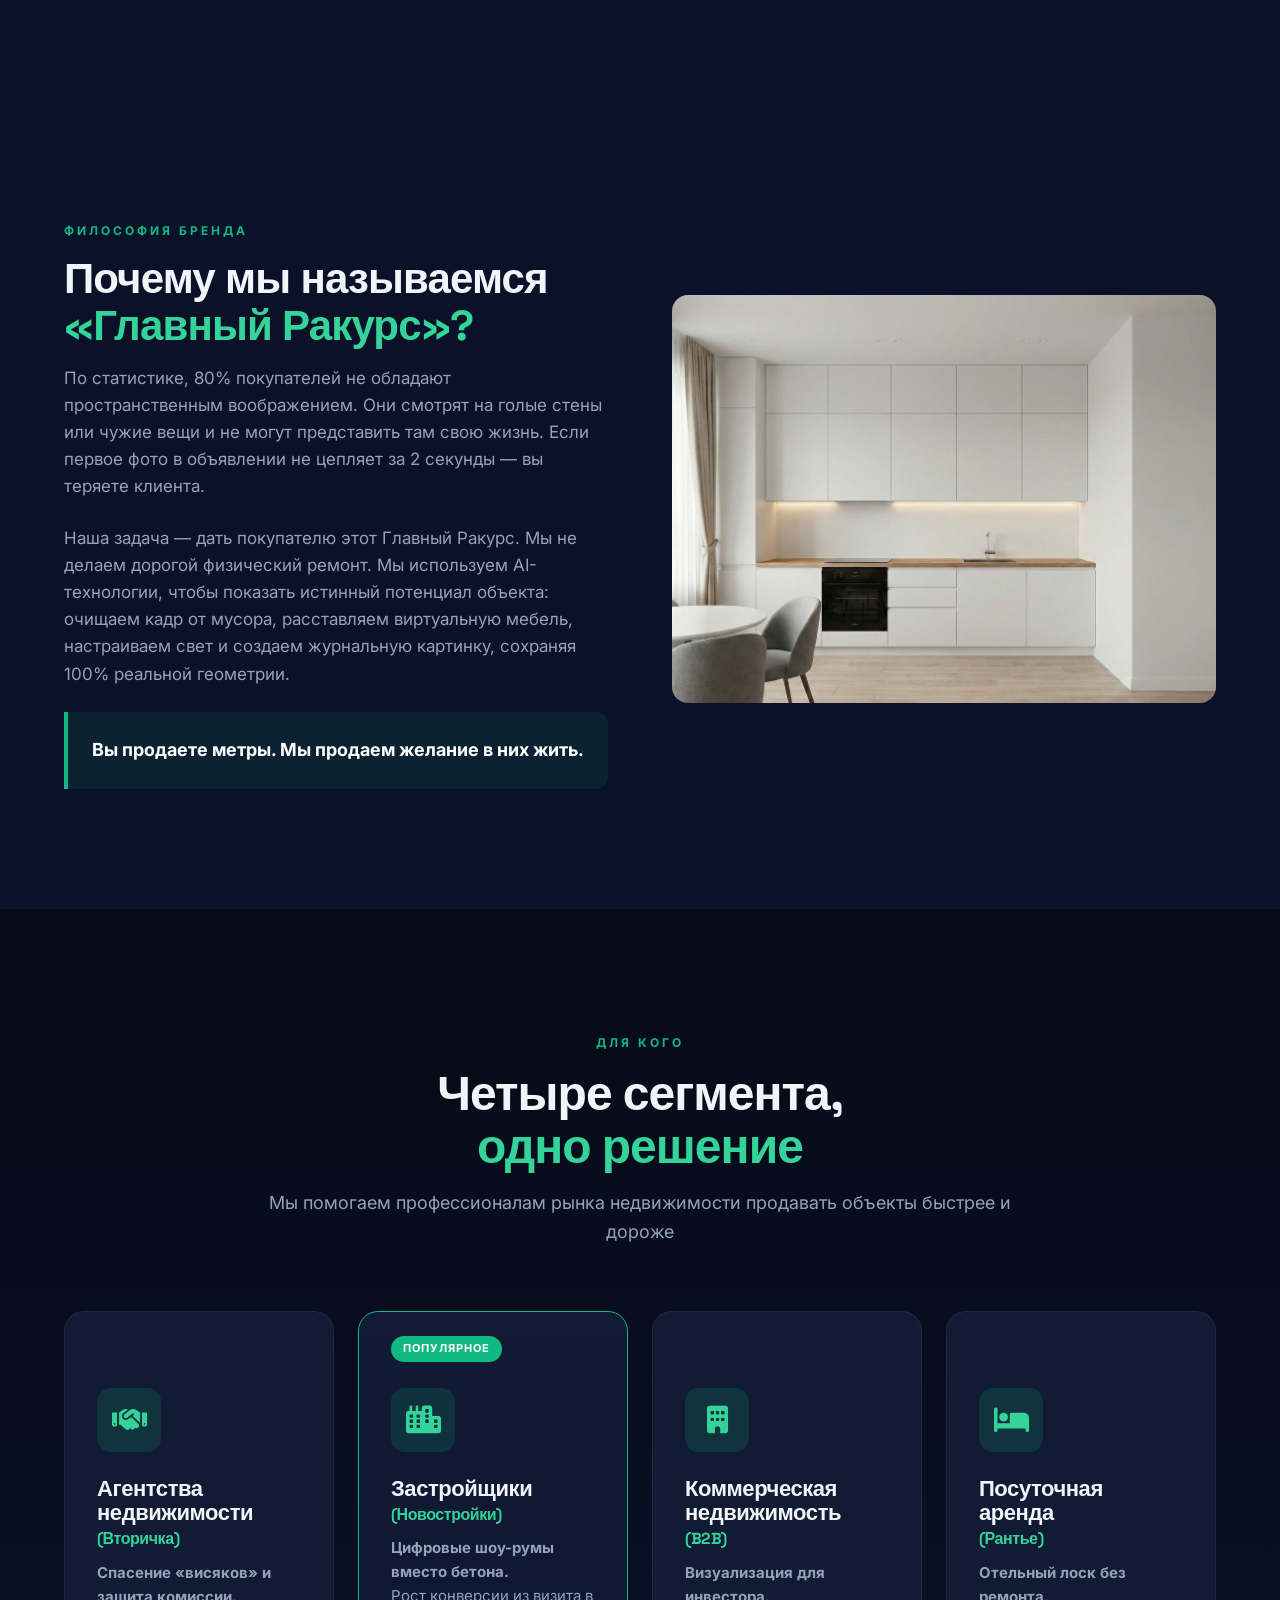
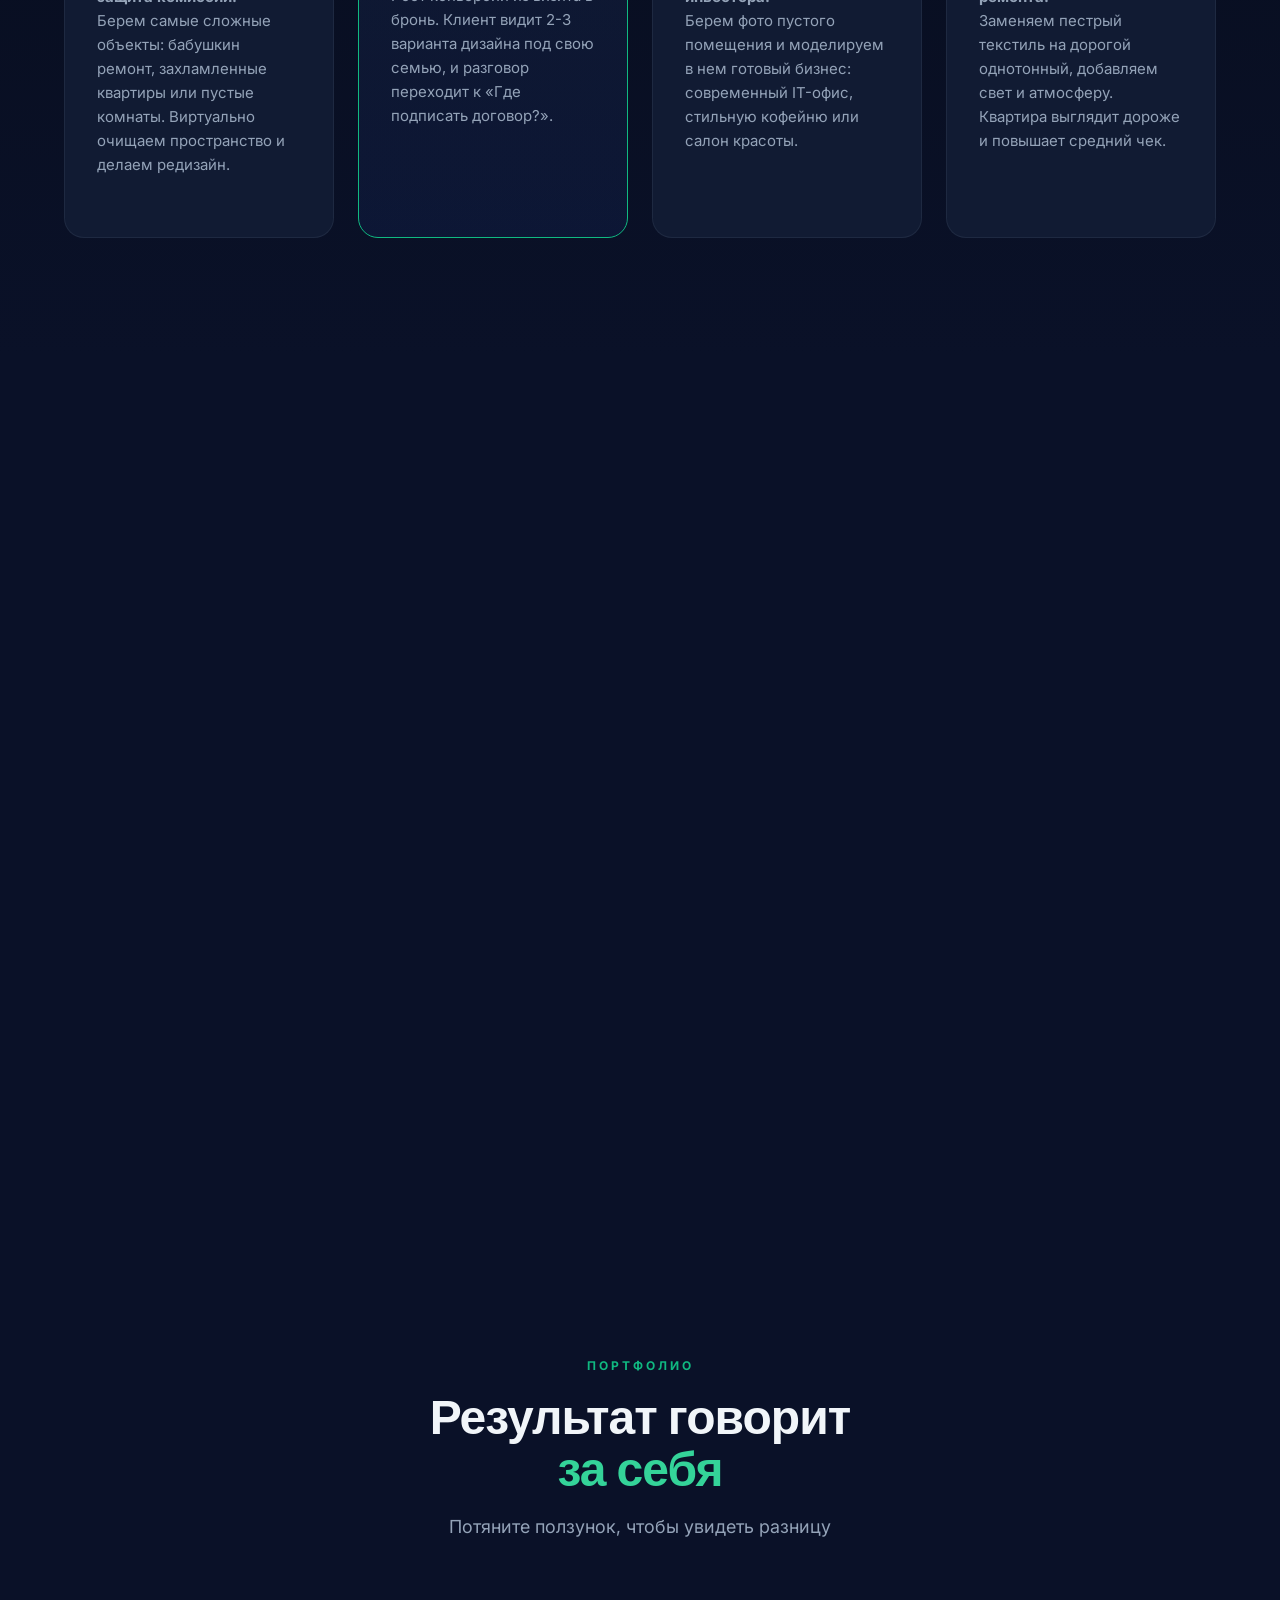
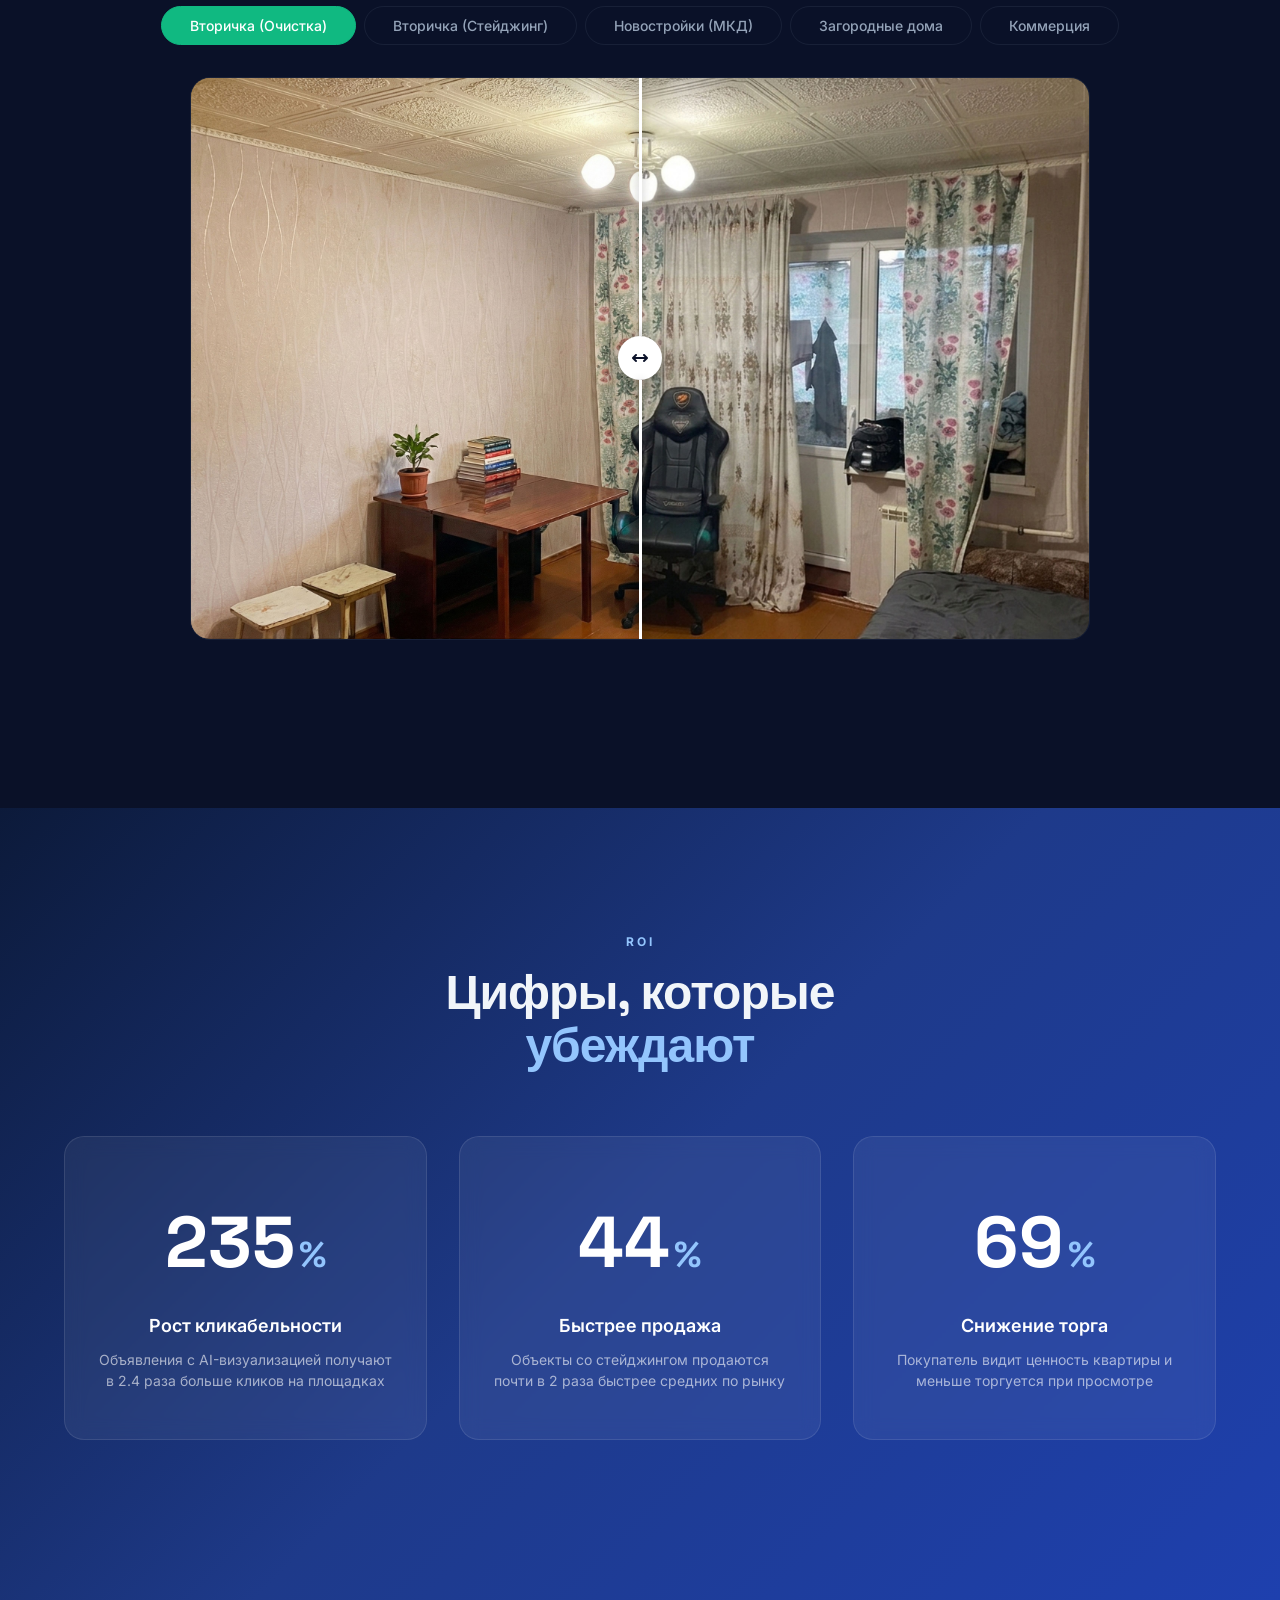
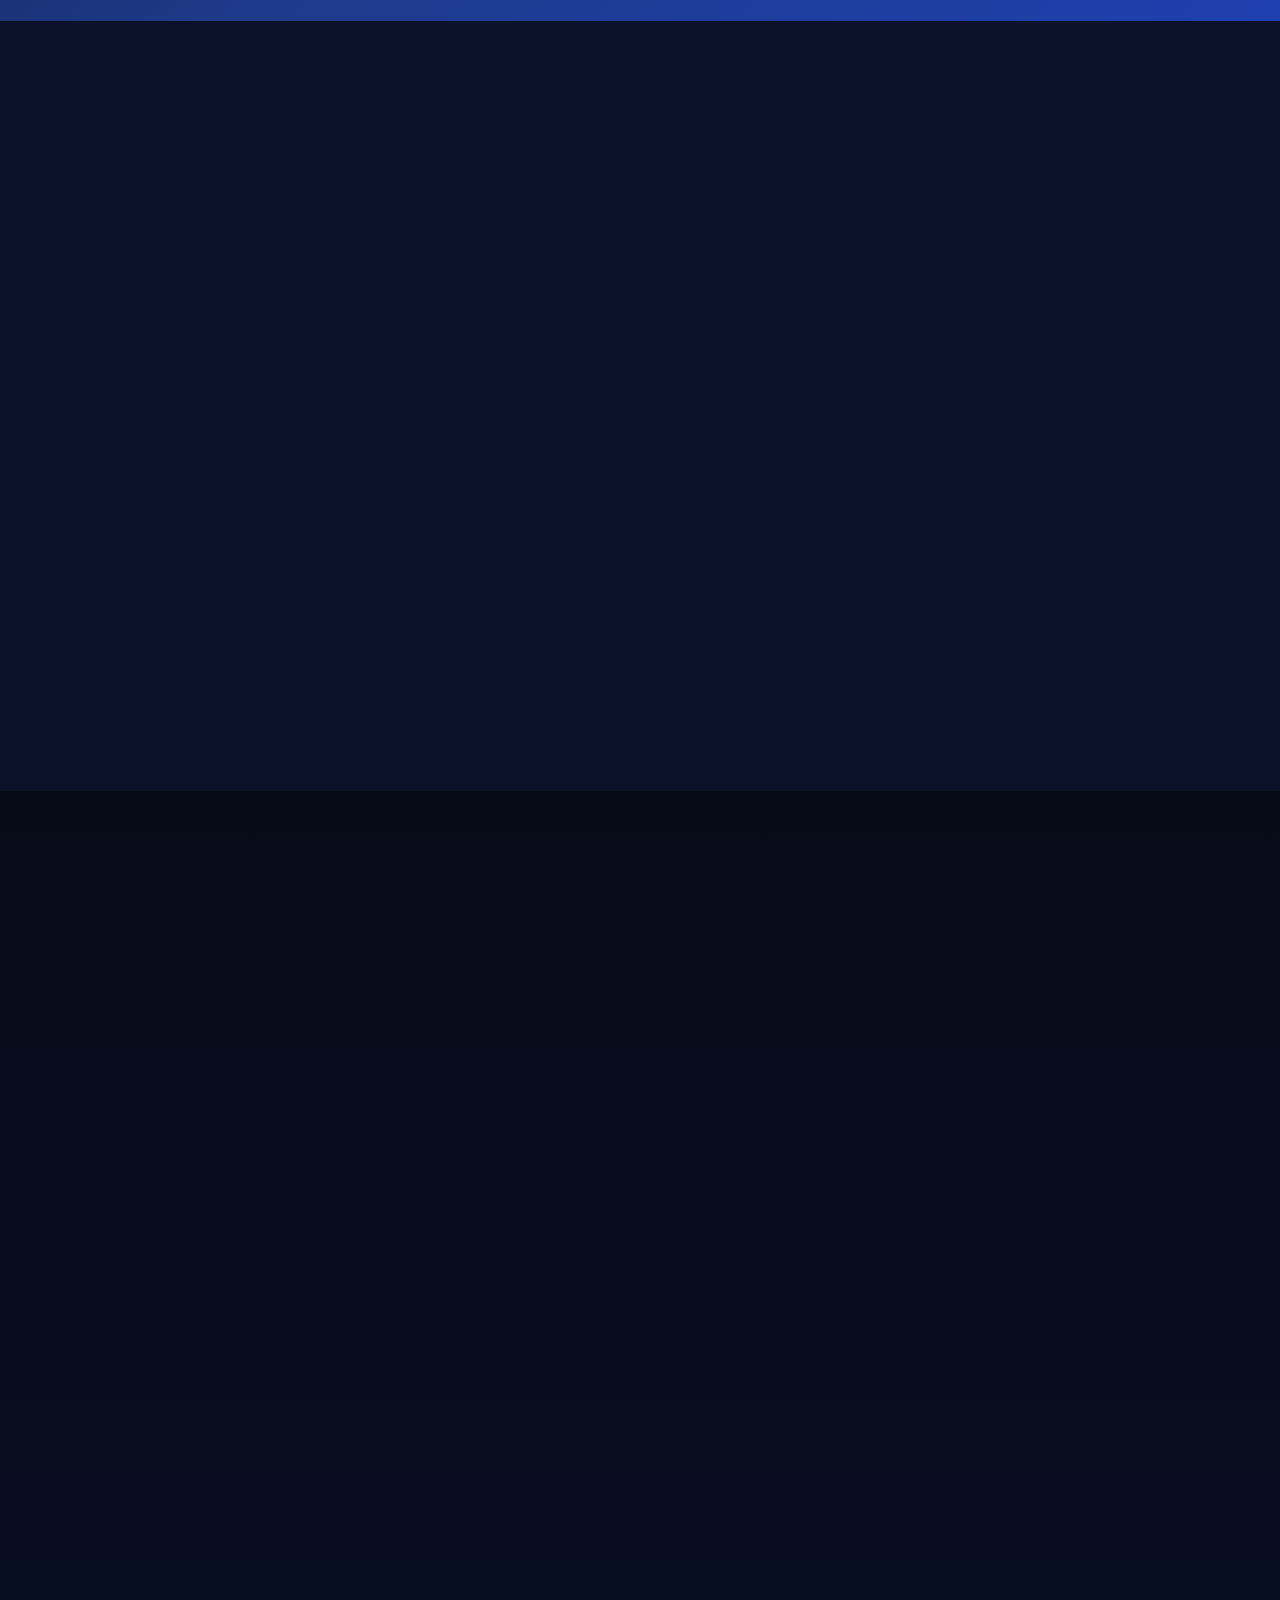
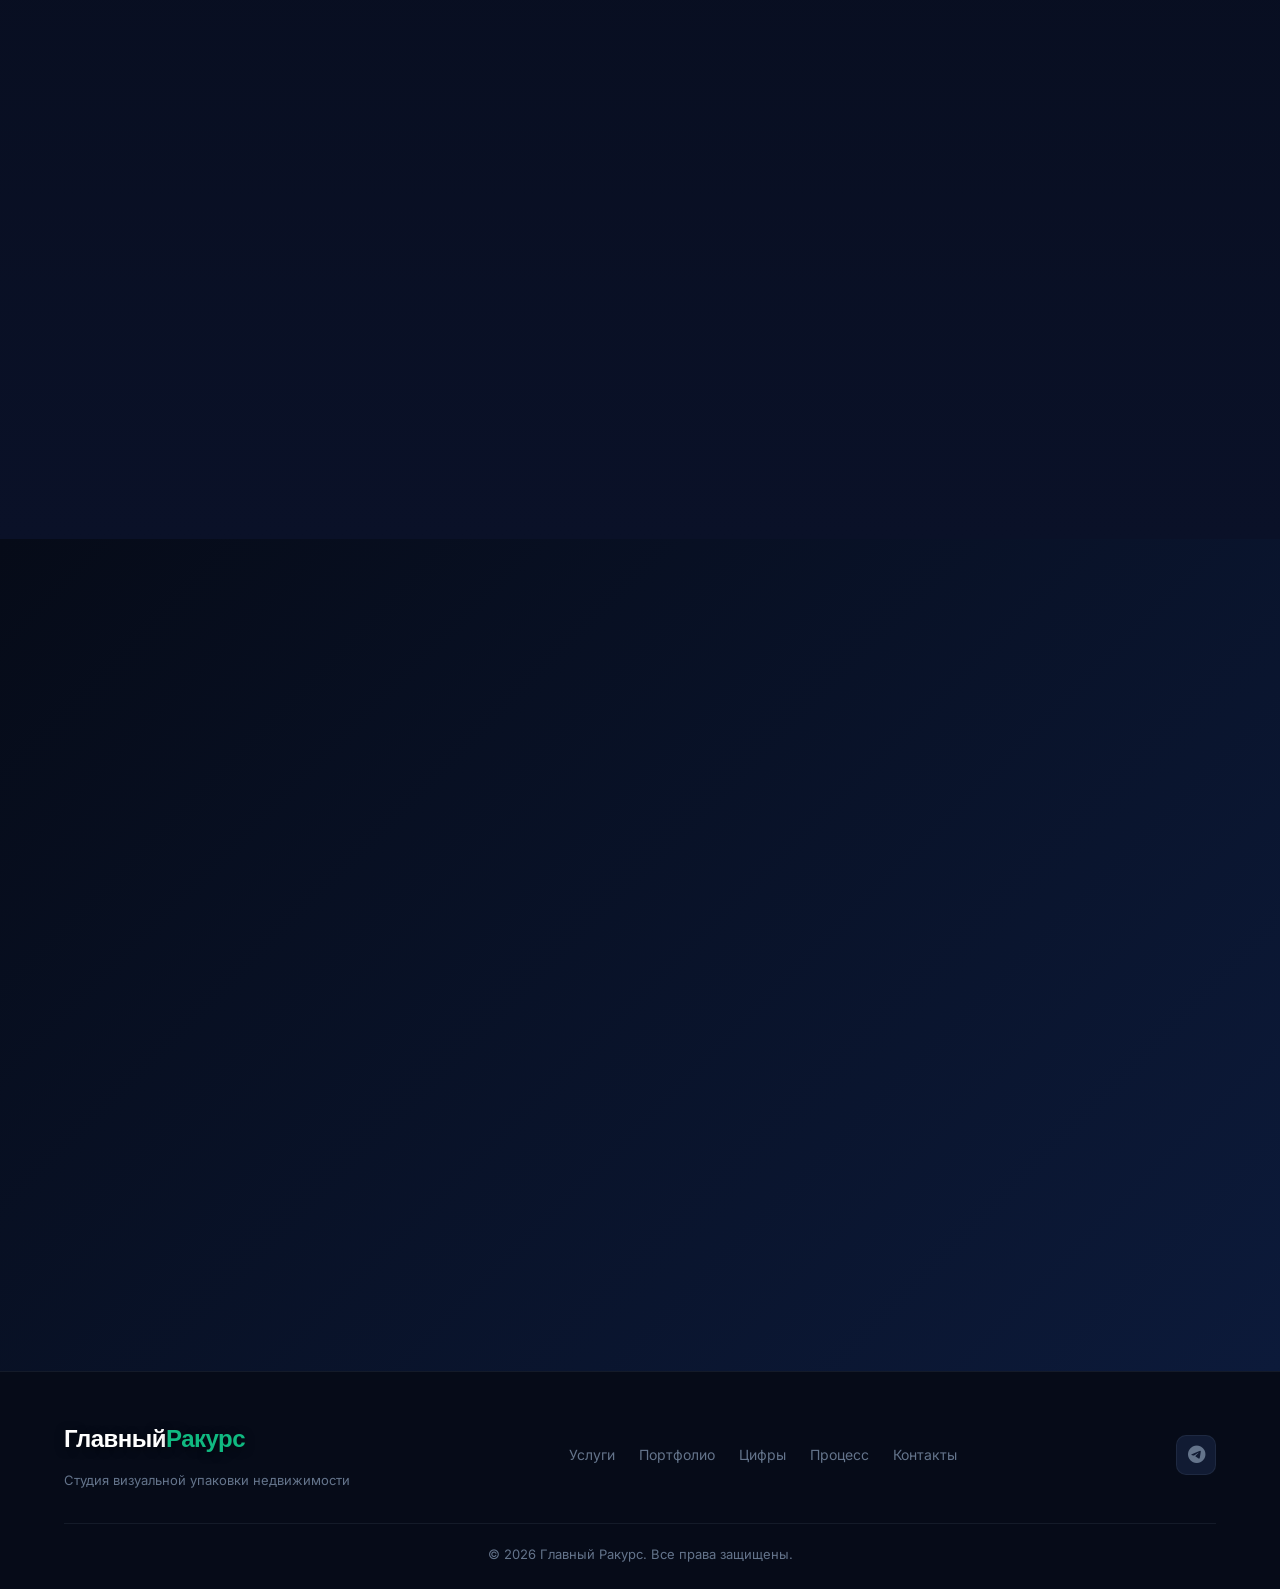
==== commit 417583a3: "Обновление цветов и оффера: изумрудный акцент, золотая кнопка 990р" ====
--- a/index.html
+++ b/index.html
@@ -7,7 +7,7 @@
     <title>Главный Ракурс — Студия визуальной упаковки недвижимости</title>
     <meta name="description"
         content="AI-виртуальный стейджинг, редизайн и ремонт. Находим ракурс, который продает. Оформление для застройщиков, АН, коммерции и рантье.">
-    <link rel="icon" type="image/png" href="images/logo.png">
+    <!-- <link rel="icon" type="image/png" href="images/logo.png"> -->
     <link rel="preconnect" href="https://fonts.googleapis.com">
     <link rel="preconnect" href="https://fonts.gstatic.com" crossorigin>
     <link
@@ -46,7 +46,7 @@
                 <a href="#portfolio">Портфолио</a>
                 <a href="#stats">Цифры</a>
                 <a href="#process">Процесс</a>
-                <a href="#contact" class="nav-cta">Бесплатный тест</a>
+                <a href="#contact" class="nav-cta">Попробовать за 990 ₽</a>
             </div>
             <button class="burger" id="burger" aria-label="Меню">
                 <span></span><span></span><span></span>
@@ -71,7 +71,7 @@
                 часов.<br>AI-упаковка недвижимости, которая ускоряет сделки на 30-50%.</p>
             <div class="hero-actions animate-on-scroll">
                 <a href="#contact" class="btn btn-primary btn-lg">
-                    <i class="fa-solid fa-rocket"></i> Бесплатный тест — 3 объекта
+                    <i class="fa-solid fa-rocket"></i> Попробовать за 990 ₽ →
                 </a>
                 <a href="#portfolio" class="btn btn-ghost btn-lg">
                     <i class="fa-solid fa-images"></i> Примеры работ
@@ -94,7 +94,7 @@
         <div class="container">
             <div class="section-header animate-on-scroll">
                 <span class="section-label">Проблема</span>
-                <h2>83% покупателей <span class="accent-text">пролистывают</span> объявления<br>с плохими фотографиями
+                <h2>83% покупателей <span style="color: #10B981;">пролистывают</span> объявления<br>с плохими фотографиями
                 </h2>
                 <p class="section-desc">Пустые квартиры, черновая отделка, старый ремонт — всё это убивает
                     кликабельность. Вы теряете лидов ещё до первого звонка.</p>
@@ -139,7 +139,7 @@
                         виртуальную мебель, настраиваем свет и создаем журнальную картинку, сохраняя 100% реальной
                         геометрии.</p>
                     <div
-                        style="padding: 24px; background: rgba(59, 130, 246, 0.1); border-left: 4px solid var(--accent); border-radius: 0 12px 12px 0;">
+                        style="padding: 24px; background: rgba(16, 185, 129, 0.1); border-left: 4px solid var(--accent); border-radius: 0 12px 12px 0;">
                         <strong style="font-size: 18px; color: white;">Вы продаете метры. Мы продаем желание в них
                             жить.</strong>
                     </div>
@@ -473,7 +473,7 @@
         <div class="container">
             <div class="cta-layout">
                 <div class="cta-text animate-on-scroll">
-                    <h2 class="text-white">Бесплатный<br><span style="color: #60a5fa;">тест-драйв</span></h2>
+                    <h2 class="text-white">Первый объект<br><span style="color: #10B981;">— 990 ₽</span></h2>
                     <p>Пришлите нам фото вашего самого сложного или зависшего объекта, и мы сделаем для него
                         <strong>Главный Ракурс</strong> за 48 часов.
                     </p>
--- a/style.css
+++ b/style.css
@@ -9,14 +9,14 @@
     --bg-card: #111b33;
     --bg-card-hover: #162040;
     --bg-accent: #1e3a8a;
-    --accent: #3b82f6;
-    --accent-light: #60a5fa;
-    --accent-glow: rgba(59, 130, 246, 0.15);
+    --accent: #10b981;
+    --accent-light: #34d399;
+    --accent-glow: rgba(16, 185, 129, 0.15);
     --text-primary: #f1f5f9;
     --text-secondary: #94a3b8;
     --text-muted: #64748b;
     --border: rgba(148, 163, 184, 0.1);
-    --border-accent: rgba(59, 130, 246, 0.3);
+    --border-accent: rgba(16, 185, 129, 0.3);
     --radius: 12px;
     --radius-lg: 20px;
     --font-display: 'Space Grotesk', sans-serif;
@@ -101,6 +101,7 @@
     font-weight: 800;
     color: white;
     letter-spacing: -0.5px;
+    text-shadow: 0 2px 10px rgba(0,0,0,0.5);
 }
 
 .logo-accent {
@@ -114,12 +115,13 @@
 }
 
 .nav-links a {
-    color: var(--text-secondary);
+    color: var(--text-primary);
     text-decoration: none;
     font-size: 14px;
     font-weight: 500;
     letter-spacing: 0.02em;
     transition: var(--transition);
+    text-shadow: 0 2px 8px rgba(0,0,0,0.6);
 }
 
 .nav-links a:hover {
@@ -127,15 +129,15 @@
 }
 
 .nav-cta {
-    background: var(--accent) !important;
-    color: white !important;
+    background: #D4A847 !important;
+    color: #0F172A !important;
     padding: 10px 24px !important;
     border-radius: 8px;
     font-weight: 600 !important;
 }
 
 .nav-cta:hover {
-    background: #2563eb !important;
+    background: #ca8a04 !important;
     transform: translateY(-1px);
 }
 
@@ -174,14 +176,14 @@
 }
 
 .btn-primary {
-    background: var(--accent);
-    color: white;
-    box-shadow: 0 4px 24px rgba(59, 130, 246, 0.3);
+    background: #D4A847;
+    color: #0F172A;
+    box-shadow: 0 4px 24px rgba(212, 168, 71, 0.3);
 }
 
 .btn-primary:hover {
-    background: #2563eb;
-    box-shadow: 0 8px 32px rgba(59, 130, 246, 0.4);
+    background: #ca8a04;
+    box-shadow: 0 8px 32px rgba(212, 168, 71, 0.4);
     transform: translateY(-2px);
 }
 
@@ -238,7 +240,7 @@
 .hero-overlay {
     position: absolute;
     inset: 0;
-    background: linear-gradient(135deg, rgba(6, 11, 24, 0.98) 0%, rgba(6, 11, 24, 0.90) 50%, rgba(6, 11, 24, 0.85) 100%);
+    background: linear-gradient(135deg, rgba(6, 11, 24, 0.80) 0%, rgba(6, 11, 24, 0.55) 50%, rgba(6, 11, 24, 0.60) 100%);
     z-index: 1;
 }
 
@@ -269,13 +271,15 @@
     font-weight: 700;
     color: var(--text-primary);
     margin-bottom: 24px;
+    text-shadow: 0 4px 20px rgba(0,0,0,0.8);
 }
 
 .hero-sub {
     font-size: 20px;
-    color: var(--text-secondary);
+    color: var(--text-primary);
     margin-bottom: 40px;
     line-height: 1.7;
+    text-shadow: 0 2px 12px rgba(0,0,0,0.8);
 }
 
 .hero-actions {
@@ -297,8 +301,9 @@
     align-items: center;
     gap: 8px;
     font-size: 16px;
-    color: var(--text-muted);
+    color: var(--text-primary);
     font-weight: 500;
+    text-shadow: 0 2px 8px rgba(0,0,0,0.8);
 }
 
 .trust-item i {
@@ -315,8 +320,9 @@
     flex-direction: column;
     align-items: center;
     gap: 8px;
-    color: var(--text-muted);
+    color: var(--text-primary);
     font-size: 13px;
+    text-shadow: 0 2px 8px rgba(0,0,0,0.8);
 }
 
 .scroll-arrow {
@@ -439,13 +445,13 @@
     width: 64px;
     height: 64px;
     margin: 0 auto 20px;
-    background: rgba(239, 68, 68, 0.1);
+    background: #064E3B;
     border-radius: 16px;
     display: flex;
     align-items: center;
     justify-content: center;
     font-size: 28px;
-    color: #f87171;
+    color: #10B981;
 }
 
 .problem-card h3 {
@@ -920,7 +926,7 @@
 
 .audit-card-header {
     padding: 16px 20px;
-    background: rgba(59, 130, 246, 0.1);
+    background: rgba(16, 185, 129, 0.1);
     border-bottom: 1px solid var(--border);
     display: flex;
     align-items: center;
